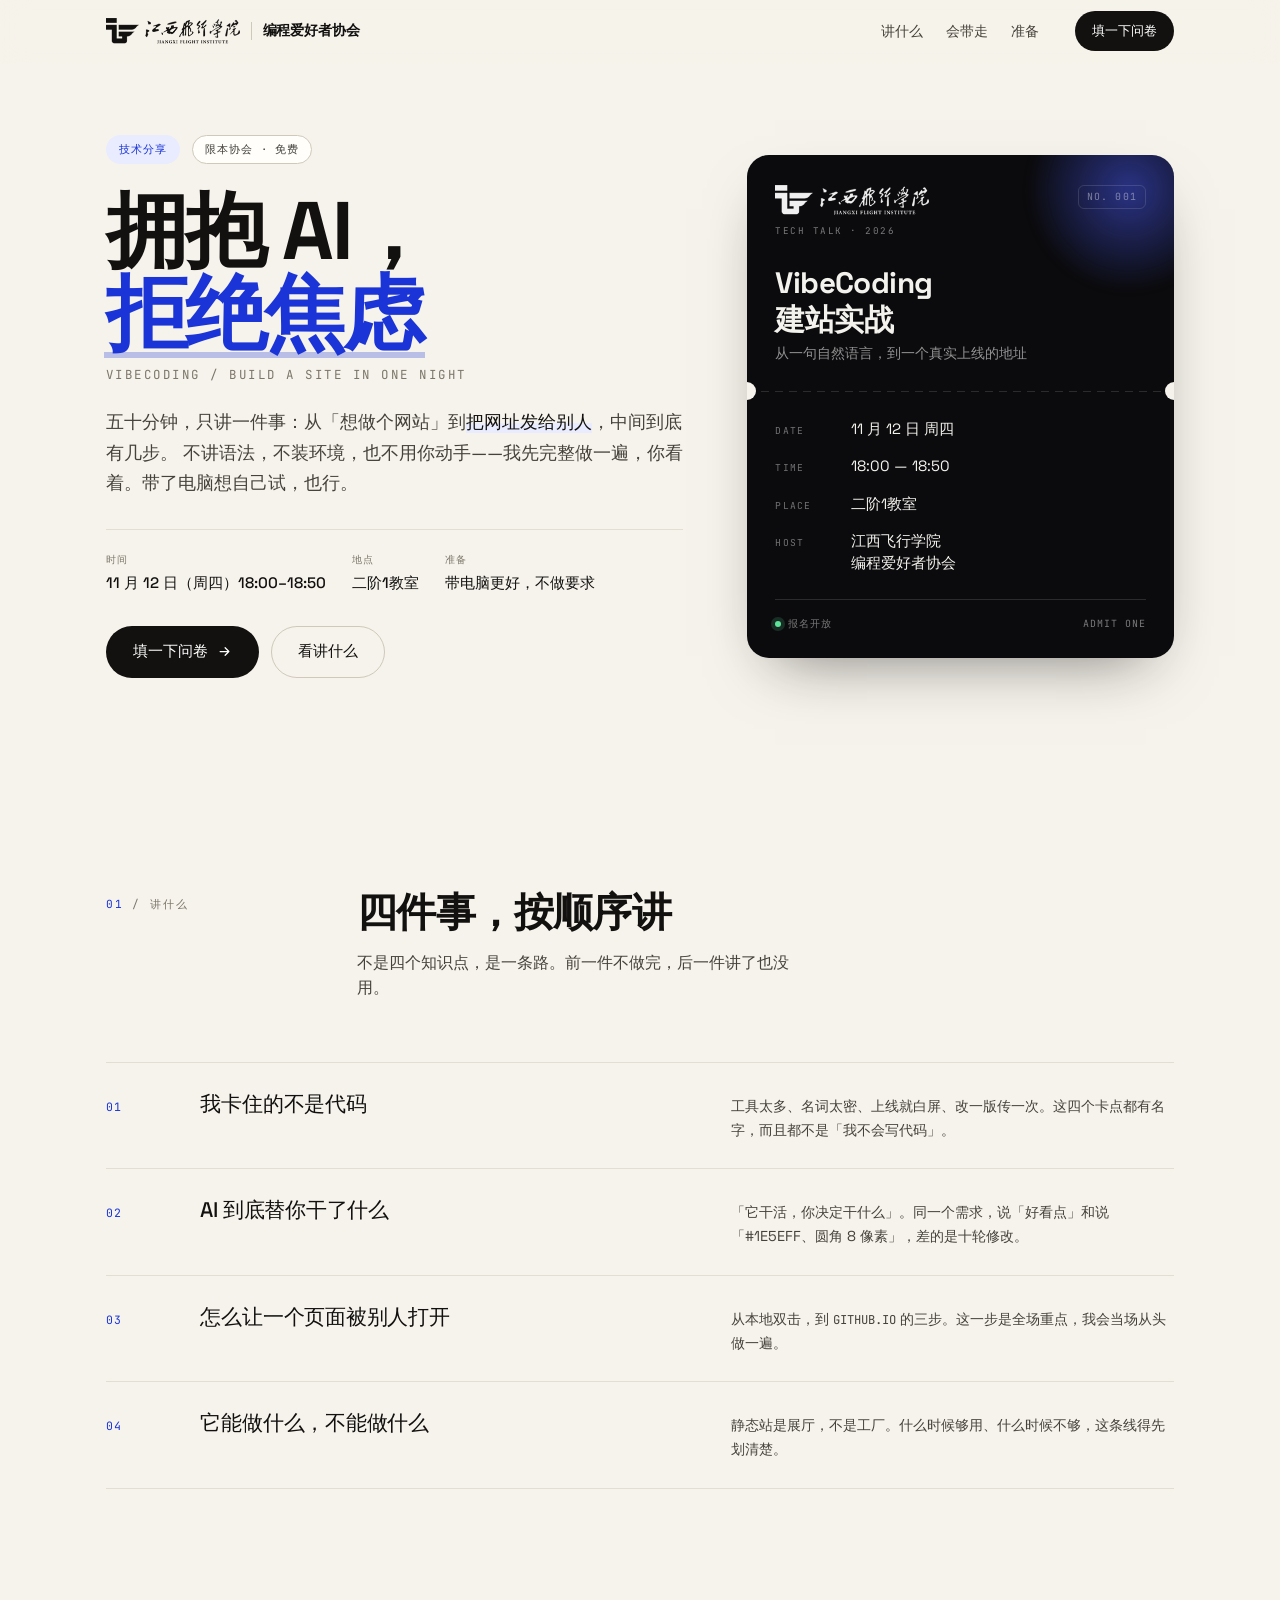
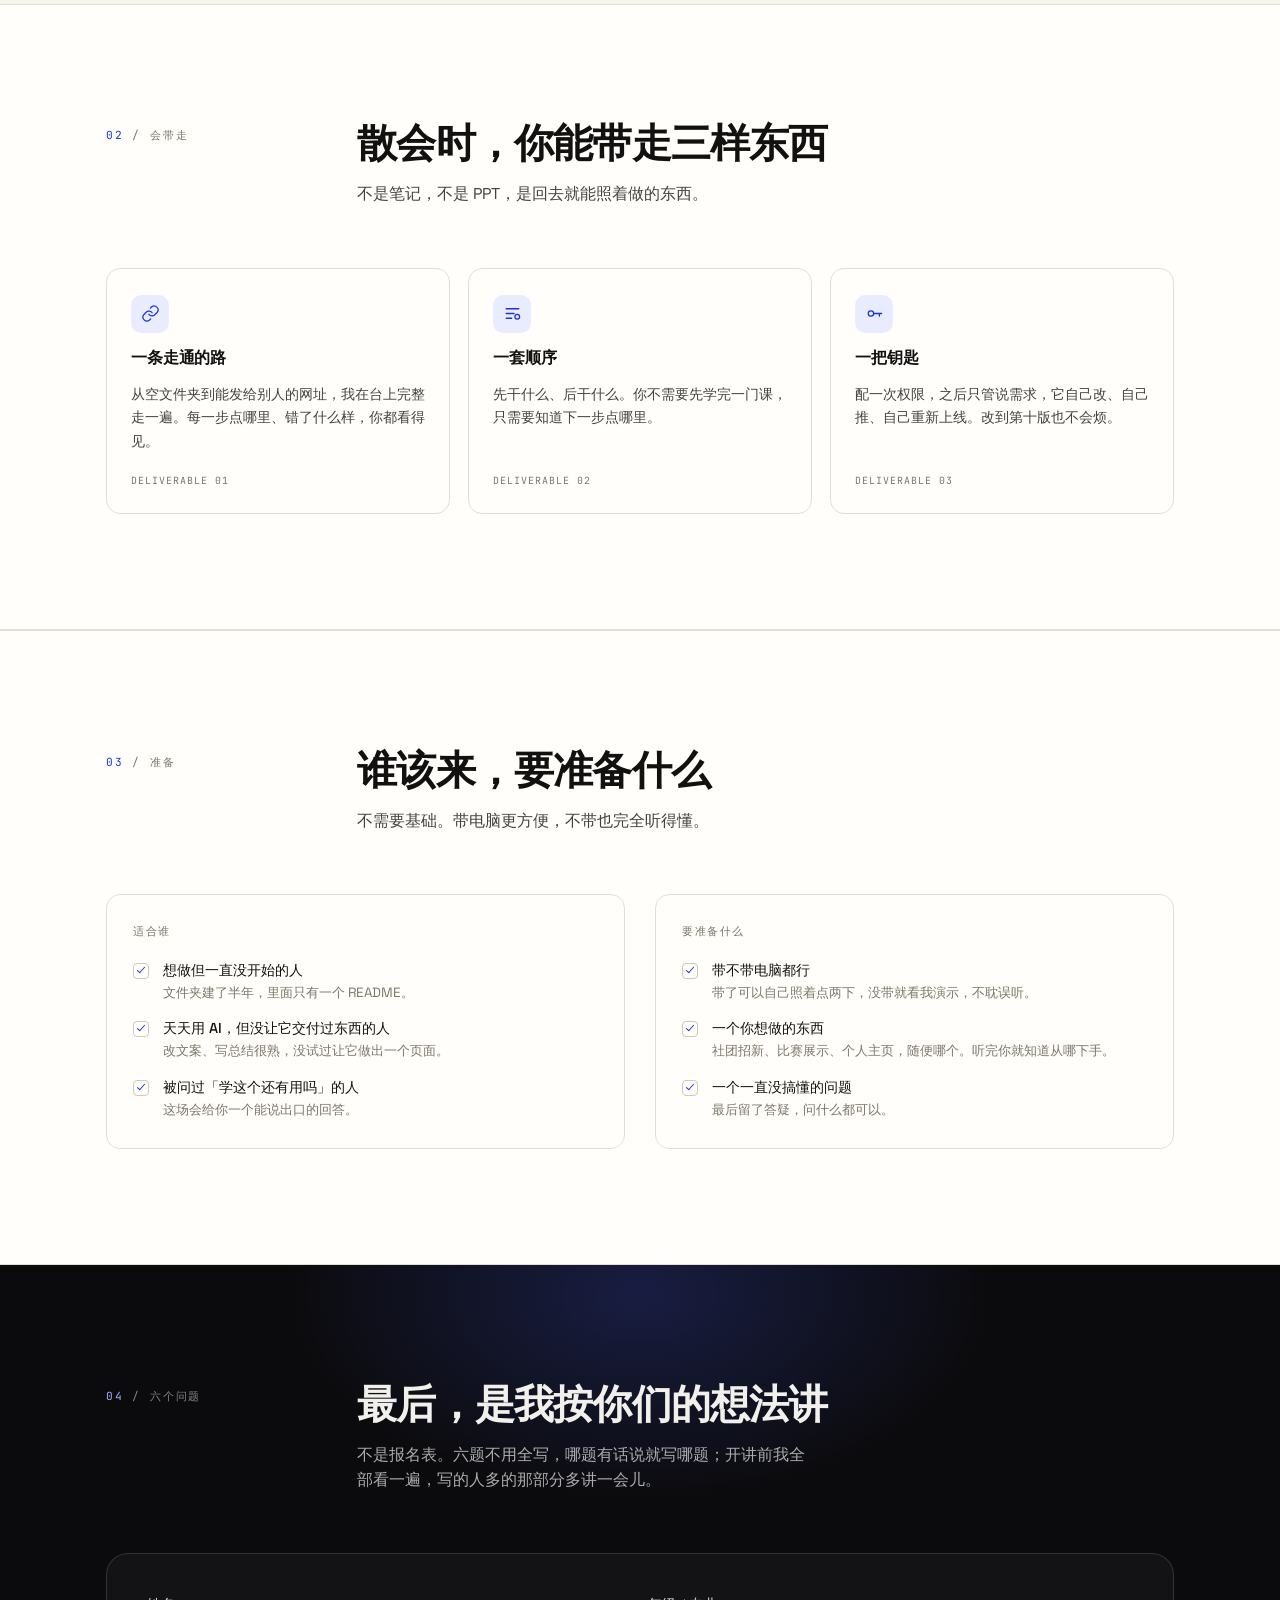
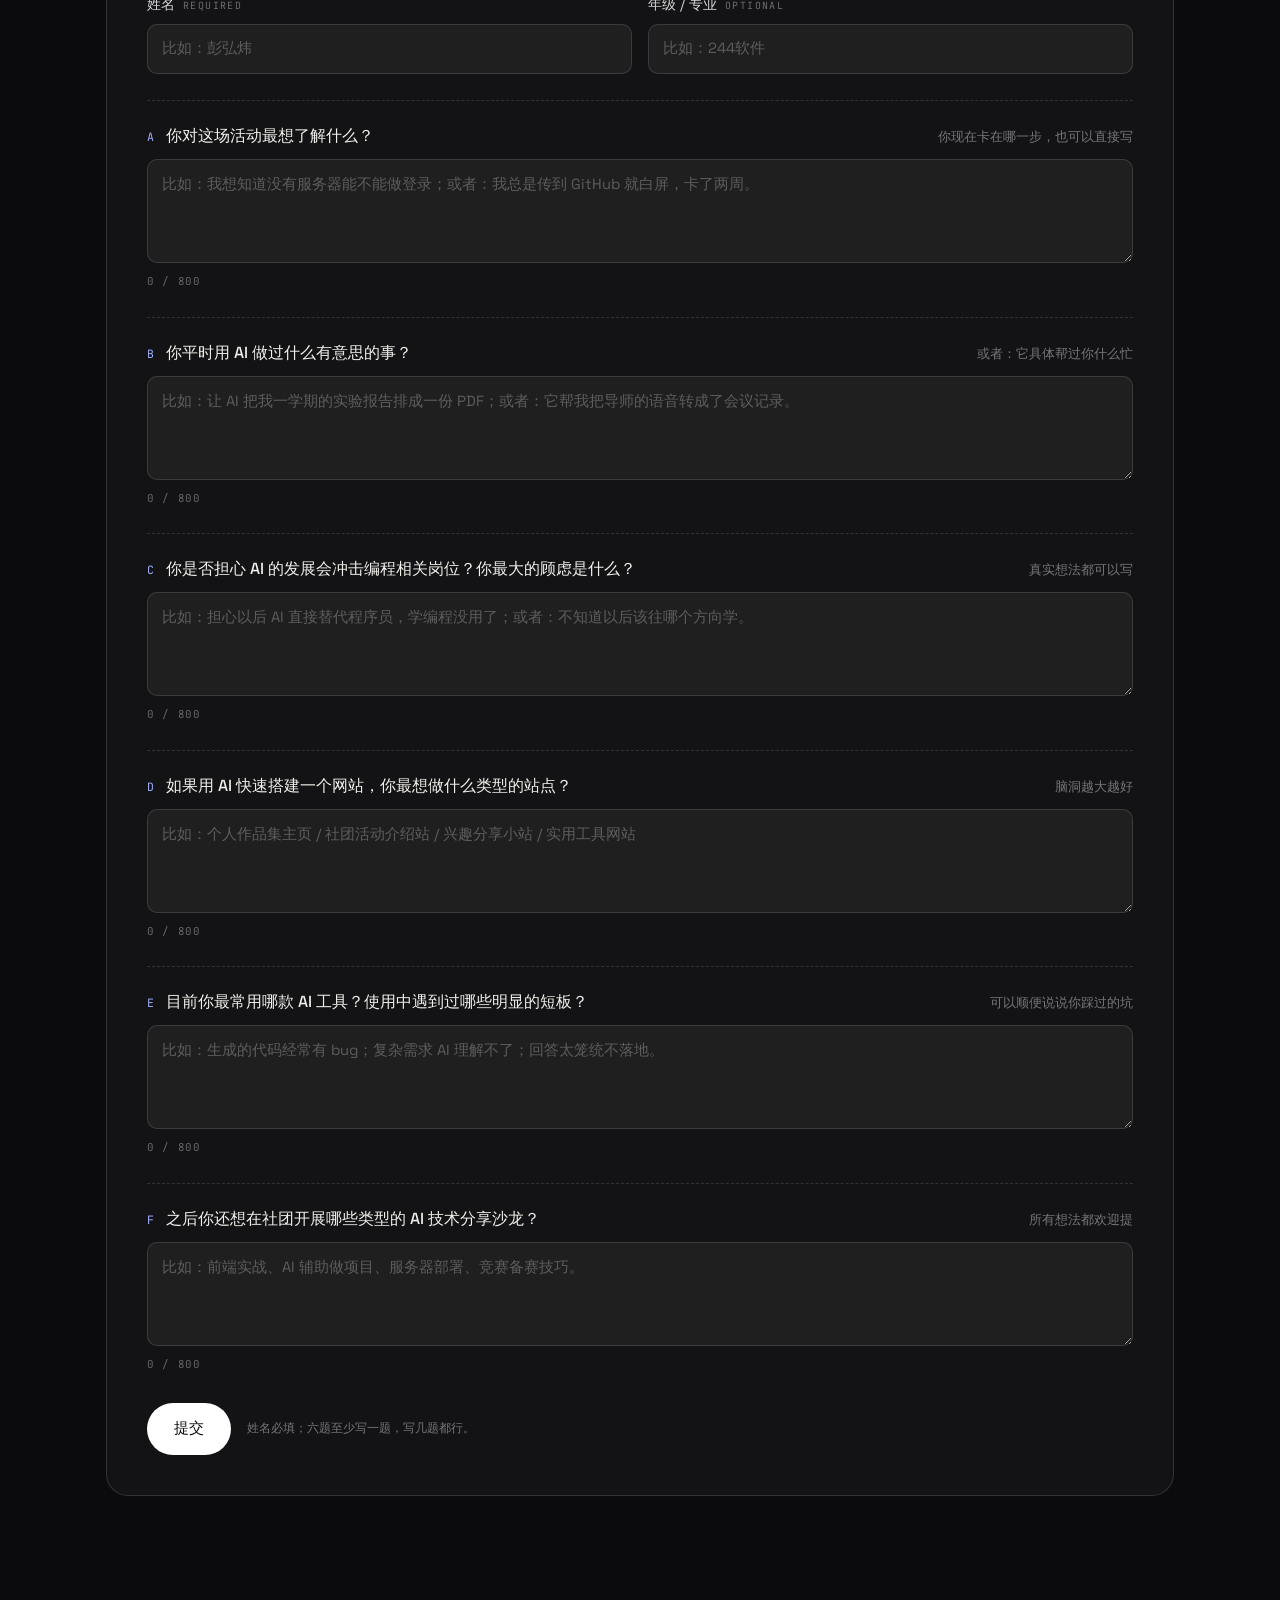
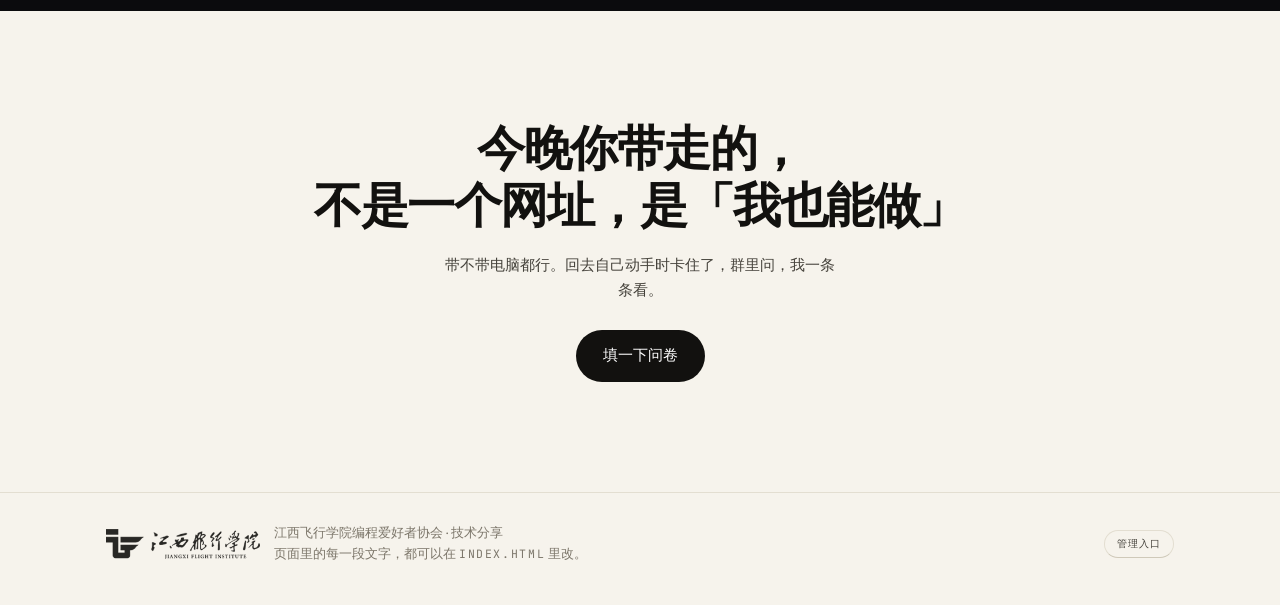
==== index.html @ e7ff73d8 "copy: 姓名不再强调写真名，只保留必填标记" ====
<!DOCTYPE html>
<html lang="zh-CN">
<head>
<meta charset="utf-8" />
<meta name="viewport" content="width=device-width, initial-scale=1" />
<title>拥抱 AI，拒绝焦虑 · VibeCoding 建站实战｜江西飞行学院编程爱好者协会</title>
<meta name="description" content="江西飞行学院编程爱好者协会技术分享：五十分钟，把「想做个网站」到「把网址发给别人」之间的每一步讲清楚。全程演示，人来就行。" />
<meta name="theme-color" content="#f6f3ec" />
<meta property="og:type" content="website" />
<meta property="og:title" content="拥抱 AI，拒绝焦虑 · VibeCoding 建站实战" />
<meta property="og:description" content="现场演示：建仓库、传文件、开 Pages，一步一步看清楚。" />
<link rel="icon" href="assets/favicon.svg" type="image/svg+xml" />
<link rel="preload" href="assets/fonts/space-grotesk-latin-700-normal.woff2" as="font" type="font/woff2" crossorigin />
<link rel="stylesheet" href="assets/css/style.css" />
<script>document.documentElement.classList.add('js')</script>
</head>
<body>

<!-- 未配置数据库时显示；配置好 assets/js/config.js 后自动消失 -->
<div class="demo-bar" id="demoBar" hidden>
  演示模式 · 还没连数据库，现在写的内容只存在你自己的设备上，别人看不到。接上数据库见 README 第 4 节。
</div>

<header class="nav" id="nav">
  <div class="wrap nav__inner">
    <a class="brand" href="#top" aria-label="江西飞行学院编程爱好者协会">
      <img class="brand__mark" src="assets/logo/jxfi-ink.png" alt="江西飞行学院" />
      <span class="brand__club">编程爱好者协会</span>
    </a>
    <button class="nav__burger" id="burger" aria-label="打开菜单" aria-expanded="false" aria-controls="navLinks">
      <span></span><span></span><span></span>
    </button>
    <nav class="nav__links" id="navLinks" aria-label="页面导航">
      <a class="nav__link" href="#topics">讲什么</a>
      <a class="nav__link" href="#gains">会带走</a>
      <a class="nav__link" href="#prep">准备</a>
      <a class="nav__cta" href="#survey">填一下问卷</a>
    </nav>
  </div>
</header>

<main id="top">

  <!-- ================= Hero ================= -->
  <section class="hero">
    <div class="wrap hero__grid">
      <div>
        <div class="hero__top reveal">
          <span class="tag tag--accent">技术分享</span>
          <span class="tag">限本协会 · 免费</span>
        </div>

        <h1 class="reveal" style="--d:.05s">拥抱 AI，<br /><em>拒绝焦虑</em></h1>
        <p class="hero__en reveal" style="--d:.1s">VibeCoding / Build a site in one night</p>

        <p class="hero__lead reveal" style="--d:.15s">
          五十分钟，只讲一件事：从「想做个网站」到<b>把网址发给别人</b>，中间到底有几步。
          不讲语法，不装环境，也不用你动手——我先完整做一遍，你看着。带了电脑想自己试，也行。
        </p>

        <dl class="hero__meta reveal" style="--d:.2s">
          <div>
            <dt>时间</dt>
            <!-- ✏️ 改成真实时间 -->
            <dd>11 月 12 日（周四）18:00–18:50</dd>
          </div>
          <div>
            <dt>地点</dt>
            <!-- ✏️ 改成真实地点 -->
            <dd>二阶1教室</dd>
          </div>
          <div>
            <dt>准备</dt>
            <dd>带电脑更好，不做要求</dd>
          </div>
        </dl>

        <div class="hero__actions reveal" style="--d:.25s">
          <a class="btn btn--solid" href="#survey">
            填一下问卷
            <svg width="15" height="15" viewBox="0 0 24 24" fill="none" stroke="currentColor" stroke-width="2" stroke-linecap="round" stroke-linejoin="round" aria-hidden="true"><path d="M5 12h14M13 6l6 6-6 6"/></svg>
          </a>
          <a class="btn btn--ghost" href="#topics">看讲什么</a>
        </div>
      </div>

      <!-- 票根 -->
      <aside class="ticket reveal" style="--d:.2s" aria-label="活动信息">
        <div class="ticket__top">
          <div class="ticket__brand">
            <img class="ticket__logo" src="assets/logo/jxfi-white.png" alt="江西飞行学院" />
            <span>TECH TALK · 2026</span>
          </div>
          <div class="ticket__no">NO. 001</div>
        </div>

        <h2 class="ticket__title">VibeCoding<br />建站实战</h2>
        <p class="ticket__sub">从一句自然语言，到一个真实上线的地址</p>

        <div class="ticket__perf" aria-hidden="true"></div>

        <dl class="ticket__rows">
          <div class="ticket__row">
            <dt>Date</dt>
            <dd>11 月 12 日 周四</dd>
          </div>
          <div class="ticket__row">
            <dt>Time</dt>
            <dd>18:00 — 18:50</dd>
          </div>
          <div class="ticket__row">
            <dt>Place</dt>
            <dd>二阶1教室</dd>
          </div>
          <div class="ticket__row">
            <dt>Host</dt>
            <dd>江西飞行学院<br />编程爱好者协会</dd>
          </div>
        </dl>

        <div class="ticket__foot">
          <span><span class="ticket__dot" aria-hidden="true"></span>报名开放</span>
          <span>ADMIT ONE</span>
        </div>
      </aside>
    </div>
  </section>

  <!-- ================= 讲什么 ================= -->
  <section class="section" id="topics">
    <div class="wrap">
      <div class="head reveal">
        <div class="head__label"><b>01</b> / 讲什么</div>
        <div>
          <h2>四件事，按顺序讲</h2>
          <p>不是四个知识点，是一条路。前一件不做完，后一件讲了也没用。</p>
        </div>
      </div>

      <div class="topics">
        <article class="topic reveal">
          <div class="topic__no">01</div>
          <h3 class="topic__title">我卡住的不是代码</h3>
          <p class="topic__desc">工具太多、名词太密、上线就白屏、改一版传一次。这四个卡点都有名字，而且都不是「我不会写代码」。</p>
        </article>
        <article class="topic reveal">
          <div class="topic__no">02</div>
          <h3 class="topic__title">AI 到底替你干了什么</h3>
          <p class="topic__desc">「它干活，你决定干什么」。同一个需求，说「好看点」和说「#1E5EFF、圆角 8 像素」，差的是十轮修改。</p>
        </article>
        <article class="topic reveal">
          <div class="topic__no">03</div>
          <h3 class="topic__title">怎么让一个页面被别人打开</h3>
          <p class="topic__desc">从本地双击，到 <span class="mono" style="font-size:.85em;letter-spacing:0">github.io</span> 的三步。这一步是全场重点，我会当场从头做一遍。</p>
        </article>
        <article class="topic reveal">
          <div class="topic__no">04</div>
          <h3 class="topic__title">它能做什么，不能做什么</h3>
          <p class="topic__desc">静态站是展厅，不是工厂。什么时候够用、什么时候不够，这条线得先划清楚。</p>
        </article>
      </div>
    </div>
  </section>

  <!-- ================= 会带走 ================= -->
  <section class="section section--paper2" id="gains">
    <div class="wrap">
      <div class="head reveal">
        <div class="head__label"><b>02</b> / 会带走</div>
        <div>
          <h2>散会时，你能带走三样东西</h2>
          <p>不是笔记，不是 PPT，是回去就能照着做的东西。</p>
        </div>
      </div>

      <div class="gains">
        <article class="gain reveal">
          <div class="gain__ic" aria-hidden="true">
            <svg viewBox="0 0 24 24"><path d="M10 13a5 5 0 0 0 7.5.5l3-3a5 5 0 0 0-7-7l-1.7 1.7"/><path d="M14 11a5 5 0 0 0-7.5-.5l-3 3a5 5 0 0 0 7 7l1.7-1.7"/></svg>
          </div>
          <h3>一条走通的路</h3>
          <p>从空文件夹到能发给别人的网址，我在台上完整走一遍。每一步点哪里、错了什么样，你都看得见。</p>
          <div class="gain__tag">Deliverable 01</div>
        </article>

        <article class="gain reveal" style="--d:.08s">
          <div class="gain__ic" aria-hidden="true">
            <svg viewBox="0 0 24 24"><path d="M4 6h16M4 12h10M4 18h7"/><circle cx="18" cy="16" r="3"/></svg>
          </div>
          <h3>一套顺序</h3>
          <p>先干什么、后干什么。你不需要先学完一门课，只需要知道下一步点哪里。</p>
          <div class="gain__tag">Deliverable 02</div>
        </article>

        <article class="gain reveal" style="--d:.16s">
          <div class="gain__ic" aria-hidden="true">
            <svg viewBox="0 0 24 24"><circle cx="7.5" cy="12" r="3.4"/><path d="M10.9 12H21M18.2 12v3.4"/></svg>
          </div>
          <h3>一把钥匙</h3>
          <p>配一次权限，之后只管说需求，它自己改、自己推、自己重新上线。改到第十版也不会烦。</p>
          <div class="gain__tag">Deliverable 03</div>
        </article>
      </div>
    </div>
  </section>

  <!-- ================= 准备 ================= -->
  <section class="section section--paper2" id="prep">
    <div class="wrap">
      <div class="head reveal">
        <div class="head__label"><b>03</b> / 准备</div>
        <div>
          <h2>谁该来，要准备什么</h2>
          <p>不需要基础。带电脑更方便，不带也完全听得懂。</p>
        </div>
      </div>

      <div class="prep">
        <div class="prep__col reveal">
          <h3>适合谁</h3>
          <ul class="prep__list">
            <li><span class="tick" aria-hidden="true"></span><div><b>想做但一直没开始的人</b><span>文件夹建了半年，里面只有一个 README。</span></div></li>
            <li><span class="tick" aria-hidden="true"></span><div><b>天天用 AI，但没让它交付过东西的人</b><span>改文案、写总结很熟，没试过让它做出一个页面。</span></div></li>
            <li><span class="tick" aria-hidden="true"></span><div><b>被问过「学这个还有用吗」的人</b><span>这场会给你一个能说出口的回答。</span></div></li>
          </ul>
        </div>

        <div class="prep__col reveal" style="--d:.08s">
          <h3>要准备什么</h3>
          <ul class="prep__list">
            <li><span class="tick" aria-hidden="true"></span><div><b>带不带电脑都行</b><span>带了可以自己照着点两下，没带就看我演示，不耽误听。</span></div></li>
            <li><span class="tick" aria-hidden="true"></span><div><b>一个你想做的东西</b><span>社团招新、比赛展示、个人主页，随便哪个。听完你就知道从哪下手。</span></div></li>
            <li><span class="tick" aria-hidden="true"></span><div><b>一个一直没搞懂的问题</b><span>最后留了答疑，问什么都可以。</span></div></li>
          </ul>
        </div>
      </div>
    </div>
  </section>

  <!-- ================= 问卷 ================= -->
  <section class="section section--night survey" id="survey">
    <div class="wrap">
      <div class="head reveal">
        <div class="head__label"><b>04</b> / 六个问题</div>
        <div>
          <h2>最后，是我按你们的想法讲</h2>
          <p>不是报名表。六题不用全写，哪题有话说就写哪题；开讲前我全部看一遍，写的人多的那部分多讲一会儿。</p>
        </div>
      </div>

      <form class="form reveal" id="form" novalidate>
        <div class="hp" aria-hidden="true">
          <input type="text" name="website" tabindex="-1" autocomplete="off" aria-hidden="true" />
        </div>

        <div class="form__row">
          <div class="field">
            <label for="full_name">姓名 <span class="mono">Required</span></label>
            <input class="input" id="full_name" name="full_name" type="text" maxlength="24" placeholder="比如：彭弘炜" autocomplete="name" required />
          </div>
          <div class="field">
            <label for="grade">年级 / 专业 <span class="mono">Optional</span></label>
            <input class="input" id="grade" name="grade" type="text" maxlength="30" placeholder="比如：244软件" autocomplete="off" />
          </div>
        </div>

        <div class="qblock">
          <div class="qblock__head">
            <div class="qblock__title"><span class="mono">A</span> 你对这场活动最想了解什么？</div>
            <div class="qblock__hint">你现在卡在哪一步，也可以直接写</div>
          </div>
          <textarea class="textarea" id="want" name="want" maxlength="800" aria-label="问题 A：你对这场活动最想了解什么？" placeholder="比如：我想知道没有服务器能不能做登录；或者：我总是传到 GitHub 就白屏，卡了两周。"></textarea>
          <div class="counter" data-counter-for="want">0 / 800</div>
        </div>

        <div class="qblock">
          <div class="qblock__head">
            <div class="qblock__title"><span class="mono">B</span> 你平时用 AI 做过什么有意思的事？</div>
            <div class="qblock__hint">或者：它具体帮过你什么忙</div>
          </div>
          <textarea class="textarea" id="ai_story" name="ai_story" maxlength="800" aria-label="问题 B：你平时用 AI 做过什么有意思的事？" placeholder="比如：让 AI 把我一学期的实验报告排成一份 PDF；或者：它帮我把导师的语音转成了会议记录。"></textarea>
          <div class="counter" data-counter-for="ai_story">0 / 800</div>
        </div>

        <div class="qblock">
          <div class="qblock__head">
            <div class="qblock__title"><span class="mono">C</span> 你是否担心 AI 的发展会冲击编程相关岗位？你最大的顾虑是什么？</div>
            <div class="qblock__hint">真实想法都可以写</div>
          </div>
          <textarea class="textarea" id="worry" name="worry" maxlength="800" aria-label="问题 C：你是否担心 AI 的发展会冲击编程相关岗位？你最大的顾虑是什么？" placeholder="比如：担心以后 AI 直接替代程序员，学编程没用了；或者：不知道以后该往哪个方向学。"></textarea>
          <div class="counter" data-counter-for="worry">0 / 800</div>
        </div>

        <div class="qblock">
          <div class="qblock__head">
            <div class="qblock__title"><span class="mono">D</span> 如果用 AI 快速搭建一个网站，你最想做什么类型的站点？</div>
            <div class="qblock__hint">脑洞越大越好</div>
          </div>
          <textarea class="textarea" id="site_idea" name="site_idea" maxlength="800" aria-label="问题 D：如果用 AI 快速搭建一个网站，你最想做什么类型的站点？" placeholder="比如：个人作品集主页 / 社团活动介绍站 / 兴趣分享小站 / 实用工具网站"></textarea>
          <div class="counter" data-counter-for="site_idea">0 / 800</div>
        </div>

        <div class="qblock">
          <div class="qblock__head">
            <div class="qblock__title"><span class="mono">E</span> 目前你最常用哪款 AI 工具？使用中遇到过哪些明显的短板？</div>
            <div class="qblock__hint">可以顺便说说你踩过的坑</div>
          </div>
          <textarea class="textarea" id="tool_gap" name="tool_gap" maxlength="800" aria-label="问题 E：目前你最常用哪款 AI 工具？使用中遇到过哪些明显的短板？" placeholder="比如：生成的代码经常有 bug；复杂需求 AI 理解不了；回答太笼统不落地。"></textarea>
          <div class="counter" data-counter-for="tool_gap">0 / 800</div>
        </div>

        <div class="qblock">
          <div class="qblock__head">
            <div class="qblock__title"><span class="mono">F</span> 之后你还想在社团开展哪些类型的 AI 技术分享沙龙？</div>
            <div class="qblock__hint">所有想法都欢迎提</div>
          </div>
          <textarea class="textarea" id="salon_wish" name="salon_wish" maxlength="800" aria-label="问题 F：之后你还想在社团开展哪些类型的 AI 技术分享沙龙？" placeholder="比如：前端实战、AI 辅助做项目、服务器部署、竞赛备赛技巧。"></textarea>
          <div class="counter" data-counter-for="salon_wish">0 / 800</div>
        </div>

        <div class="alert alert--err" id="formErr" role="alert"></div>
        <div class="alert alert--ok" id="formOk" role="status"></div>

        <div class="form__foot">
          <button class="btn btn--light" type="submit" id="submitBtn">提交</button>
          <p class="form__note">姓名必填；六题至少写一题，写几题都行。</p>
        </div>
      </form>
    </div>
  </section>

  <!-- ================= 结尾 ================= -->
  <section class="end">
    <div class="wrap">
      <h2 class="reveal">今晚你带走的，<br />不是一个网址，是「我也能做」</h2>
      <p class="reveal">带不带电脑都行。回去自己动手时卡住了，群里问，我一条条看。</p>
      <div class="end__actions reveal">
        <a class="btn btn--solid" href="#survey">填一下问卷</a>
      </div>
    </div>
  </section>
</main>

<footer class="foot">
  <div class="wrap foot__inner">
    <div class="foot__id">
      <img class="foot__logo" src="assets/logo/jxfi-ink.png" alt="江西飞行学院" />
      <div>
        江西飞行学院编程爱好者协会 · 技术分享<br />
        <span class="foot__note">页面里的每一段文字，都可以在 <span class="mono" style="font-size:.9em">index.html</span> 里改。</span>
      </div>
    </div>
    <a class="foot__admin" href="admin.html">管理入口</a>
  </div>
</footer>

<div class="toast" id="toast" role="status" aria-live="polite"></div>

<script src="assets/vendor/supabase.js"></script>
<script src="assets/js/config.js"></script>
<script src="assets/js/store.js"></script>
<script src="assets/js/main.js"></script>
</body>
</html>
---- assets/css/style.css ----
/* ==========================================================================
   拥抱 AI，拒绝焦虑 · 活动预告站
   零构建静态站 + Supabase 数据层
   ========================================================================== */

@font-face {
  font-family: "Space Grotesk";
  src: url("../fonts/space-grotesk-latin-400-normal.woff2") format("woff2");
  font-weight: 400;
  font-style: normal;
  font-display: swap;
}
@font-face {
  font-family: "Space Grotesk";
  src: url("../fonts/space-grotesk-latin-500-normal.woff2") format("woff2");
  font-weight: 500;
  font-style: normal;
  font-display: swap;
}
@font-face {
  font-family: "Space Grotesk";
  src: url("../fonts/space-grotesk-latin-700-normal.woff2") format("woff2");
  font-weight: 700;
  font-style: normal;
  font-display: swap;
}
@font-face {
  font-family: "JetBrains Mono";
  src: url("../fonts/jetbrains-mono-latin-400-normal.woff2") format("woff2");
  font-weight: 400;
  font-style: normal;
  font-display: swap;
}

:root {
  --paper: #f6f3ec;
  --paper-2: #fffefb;
  --paper-3: #efeade;
  --ink: #12110f;
  --ink-2: #45423b;
  --muted: #7c766a;
  --line: #e3ded1;
  --line-2: #cfc9b9;
  --accent: #1a34d8;
  --accent-2: #4a5cff;
  --accent-soft: #e9ecff;
  --night: #0b0b0d;
  --night-2: #141417;
  --night-3: #1c1c20;
  --night-line: rgba(255, 255, 255, 0.13);
  --warn: #b4451a;
  --ok: #0d7a4a;

  --font-sans: "Space Grotesk", system-ui, -apple-system, "Segoe UI", "PingFang SC",
    "HarmonyOS Sans SC", "Source Han Sans SC", "Noto Sans SC", "Microsoft YaHei", sans-serif;
  --font-mono: "JetBrains Mono", ui-monospace, SFMono-Regular, Consolas, monospace;

  --r-sm: 8px;
  --r-md: 14px;
  --r-lg: 22px;

  --nav-h: 62px;
  --gut: clamp(20px, 5vw, 56px);
  --max: 1180px;
}

*,
*::before,
*::after {
  box-sizing: border-box;
}

html {
  -webkit-text-size-adjust: 100%;
  scroll-behavior: smooth;
}

body {
  margin: 0;
  background: var(--paper);
  color: var(--ink);
  font-family: var(--font-sans);
  font-size: 16px;
  line-height: 1.62;
  -webkit-font-smoothing: antialiased;
  text-rendering: optimizeLegibility;
}

/* 组件的 display 会盖掉 UA 的 [hidden]，这里补一条兜底 */
[hidden] {
  display: none !important;
}

h1,
h2,
h3,
h4,
p,
figure,
blockquote {
  margin: 0;
}

img,
svg {
  display: block;
  max-width: 100%;
}

a {
  color: inherit;
  text-decoration: none;
}

button {
  font: inherit;
  color: inherit;
  cursor: pointer;
}

input,
textarea,
select {
  font: inherit;
  color: inherit;
}

::selection {
  background: rgba(26, 52, 216, 0.18);
}

:focus-visible {
  outline: 2px solid var(--accent);
  outline-offset: 3px;
}

/* ---------- 基础工具 ---------- */
.wrap {
  width: 100%;
  max-width: var(--max);
  margin: 0 auto;
  padding: 0 var(--gut);
}

.mono {
  font-family: var(--font-mono);
  font-size: 0.72rem;
  letter-spacing: 0.14em;
  text-transform: uppercase;
}

.kicker {
  font-family: var(--font-mono);
  font-size: 0.7rem;
  letter-spacing: 0.18em;
  text-transform: uppercase;
  color: var(--accent);
}

.section {
  padding: clamp(64px, 9vw, 118px) 0;
  position: relative;
  scroll-margin-top: var(--nav-h);
}

.section--tight {
  padding: clamp(48px, 6vw, 76px) 0;
}

.section--night {
  background: var(--night);
  color: #f2f0ea;
}

.section--paper2 {
  background: var(--paper-2);
  border-top: 1px solid var(--line);
  border-bottom: 1px solid var(--line);
}

.rule {
  height: 1px;
  background: var(--line);
  border: 0;
  margin: 0;
}

/* 章节头 */
.head {
  display: grid;
  grid-template-columns: minmax(0, 200px) minmax(0, 1fr);
  gap: clamp(20px, 4vw, 56px);
  align-items: start;
  margin-bottom: clamp(34px, 5vw, 60px);
}

.head__label {
  font-family: var(--font-mono);
  font-size: 0.7rem;
  letter-spacing: 0.16em;
  text-transform: uppercase;
  color: var(--muted);
  padding-top: 0.55em;
}

.head__label b {
  color: var(--accent);
  font-weight: 500;
}

.head h2 {
  font-size: clamp(1.6rem, 3.4vw, 2.5rem);
  line-height: 1.2;
  letter-spacing: -0.02em;
  font-weight: 700;
}

.head p {
  margin-top: 14px;
  max-width: 46ch;
  color: var(--ink-2);
  font-size: 0.98rem;
}

.section--night .head__label {
  color: rgba(255, 255, 255, 0.5);
}
.section--night .head__label b {
  color: #9fb0ff;
}
.section--night .head p {
  color: rgba(255, 255, 255, 0.66);
}

/* 进场 */
.js .reveal {
  opacity: 0;
  transform: translateY(20px);
  transition: opacity 0.7s cubic-bezier(0.2, 0.7, 0.3, 1),
    transform 0.7s cubic-bezier(0.2, 0.7, 0.3, 1);
  transition-delay: var(--d, 0s);
}
.js .reveal.in {
  opacity: 1;
  transform: none;
}

@media (prefers-reduced-motion: reduce) {
  html {
    scroll-behavior: auto;
  }
  .js .reveal {
    opacity: 1;
    transform: none;
    transition: none;
  }
}

/* ---------- 顶部提示条 ---------- */
.demo-bar {
  background: var(--night);
  color: #ffd9a8;
  font-family: var(--font-mono);
  font-size: 0.7rem;
  letter-spacing: 0.06em;
  text-align: center;
  padding: 7px 16px;
  line-height: 1.5;
}
.demo-bar[hidden] {
  display: none;
}

/* ---------- 导航 ---------- */
.nav {
  position: sticky;
  top: 0;
  z-index: 60;
  background: rgba(246, 243, 236, 0.86);
  backdrop-filter: saturate(180%) blur(14px);
  -webkit-backdrop-filter: saturate(180%) blur(14px);
  border-bottom: 1px solid transparent;
  transition: border-color 0.3s ease, background 0.3s ease;
}
.nav.is-stuck {
  border-bottom-color: var(--line);
}

.nav__inner {
  height: var(--nav-h);
  display: flex;
  align-items: center;
  gap: 18px;
}

.brand {
  display: inline-flex;
  align-items: center;
  gap: 11px;
  white-space: nowrap;
}

/* 学校官方标志（横版：校徽 + 中英文校名），直接用原图，不重绘 */
.brand__mark {
  height: 26px;
  width: auto;
  display: block;
  flex: none;
}

.brand__club {
  font-size: 0.9rem;
  font-weight: 700;
  letter-spacing: -0.01em;
  line-height: 1.2;
  padding-left: 11px;
  border-left: 1px solid var(--line-2);
}

.nav__links {
  margin-left: auto;
  display: flex;
  align-items: center;
  gap: clamp(12px, 1.8vw, 26px);
}

.nav__link {
  font-size: 0.86rem;
  color: var(--ink-2);
  white-space: nowrap;
  position: relative;
  transition: color 0.2s ease;
}
.nav__link:hover,
.nav__link.is-active {
  color: var(--ink);
}
.nav__link::after {
  content: "";
  position: absolute;
  left: 0;
  right: 0;
  bottom: -5px;
  height: 1.5px;
  background: var(--accent);
  transform: scaleX(0);
  transform-origin: left;
  transition: transform 0.3s ease;
}
.nav__link.is-active::after {
  transform: scaleX(1);
}

.nav__cta {
  margin-left: clamp(6px, 1vw, 14px);
  display: inline-flex;
  align-items: center;
  gap: 8px;
  background: var(--ink);
  color: #fff;
  border-radius: 999px;
  padding: 9px 17px;
  font-size: 0.83rem;
  font-weight: 500;
  white-space: nowrap;
  transition: transform 0.2s ease, background 0.2s ease;
}
.nav__cta:hover {
  background: var(--accent);
  transform: translateY(-1px);
}

.nav__burger {
  display: none;
  margin-left: auto;
  width: 38px;
  height: 38px;
  border: 1px solid var(--line-2);
  border-radius: 10px;
  background: transparent;
  position: relative;
}
.nav__burger span {
  position: absolute;
  left: 9px;
  right: 9px;
  height: 1.5px;
  background: var(--ink);
  transition: transform 0.3s ease, opacity 0.2s ease;
}
.nav__burger span:nth-child(1) {
  top: 13px;
}
.nav__burger span:nth-child(2) {
  top: 18.5px;
}
.nav__burger span:nth-child(3) {
  top: 24px;
}
.nav.is-open .nav__burger span:nth-child(1) {
  transform: translateY(5.5px) rotate(45deg);
}
.nav.is-open .nav__burger span:nth-child(2) {
  opacity: 0;
}
.nav.is-open .nav__burger span:nth-child(3) {
  transform: translateY(-5.5px) rotate(-45deg);
}

/* ---------- Hero ---------- */
.hero {
  position: relative;
  padding: clamp(38px, 6vw, 72px) 0 clamp(56px, 8vw, 96px);
  overflow: hidden;
}

.hero__grid {
  display: grid;
  grid-template-columns: minmax(0, 1.15fr) minmax(0, 0.85fr);
  gap: clamp(30px, 5vw, 70px);
  align-items: center;
}

.hero__top {
  display: flex;
  align-items: center;
  gap: 12px;
  flex-wrap: wrap;
  margin-bottom: 26px;
}

.tag {
  display: inline-flex;
  align-items: center;
  gap: 7px;
  border: 1px solid var(--line-2);
  border-radius: 999px;
  padding: 5px 12px;
  font-family: var(--font-mono);
  font-size: 0.66rem;
  letter-spacing: 0.1em;
  text-transform: uppercase;
  color: var(--ink-2);
  background: var(--paper-2);
}

.tag--accent {
  border-color: transparent;
  background: var(--accent-soft);
  color: var(--accent);
}

.hero h1 {
  font-size: clamp(2.5rem, 7.2vw, 5.1rem);
  line-height: 1.02;
  letter-spacing: -0.035em;
  font-weight: 700;
  margin-bottom: 8px;
}

.hero h1 em {
  font-style: normal;
  color: var(--accent);
  position: relative;
  white-space: nowrap;
}

.hero h1 em::after {
  content: "";
  position: absolute;
  left: -2px;
  right: -2px;
  bottom: 0.1em;
  height: 0.07em;
  background: var(--accent);
  opacity: 0.28;
}

.hero__en {
  font-family: var(--font-mono);
  font-size: clamp(0.66rem, 1.4vw, 0.78rem);
  letter-spacing: 0.2em;
  text-transform: uppercase;
  color: var(--muted);
  margin-bottom: 22px;
}

.hero__lead {
  font-size: clamp(1rem, 1.6vw, 1.12rem);
  color: var(--ink-2);
  max-width: 34em;
  line-height: 1.72;
}

.hero__lead b {
  color: var(--ink);
  font-weight: 500;
  box-shadow: inset 0 -0.55em 0 var(--accent-soft);
}

.hero__meta {
  display: flex;
  flex-wrap: wrap;
  gap: 10px 26px;
  margin-top: 30px;
  padding-top: 22px;
  border-top: 1px solid var(--line);
}

.hero__meta div {
  display: flex;
  flex-direction: column;
  gap: 3px;
}

.hero__meta dt {
  font-family: var(--font-mono);
  font-size: 0.62rem;
  letter-spacing: 0.14em;
  text-transform: uppercase;
  color: var(--muted);
}

.hero__meta dd {
  margin: 0;
  font-size: 0.95rem;
  font-weight: 500;
}

.hero__actions {
  display: flex;
  flex-wrap: wrap;
  gap: 12px;
  margin-top: 30px;
}

.btn {
  display: inline-flex;
  align-items: center;
  justify-content: center;
  gap: 9px;
  border-radius: 999px;
  padding: 13px 26px;
  font-size: 0.92rem;
  font-weight: 500;
  border: 1px solid transparent;
  transition: transform 0.18s ease, background 0.2s ease, color 0.2s ease,
    border-color 0.2s ease;
}
.btn:hover {
  transform: translateY(-2px);
}
.btn:active {
  transform: translateY(0);
}
.btn--solid {
  background: var(--ink);
  color: #fff;
}
.btn--solid:hover {
  background: var(--accent);
}
.btn--ghost {
  background: transparent;
  border-color: var(--line-2);
  color: var(--ink);
}
.btn--ghost:hover {
  border-color: var(--ink);
  background: var(--paper-2);
}
.btn--light {
  background: #fff;
  color: var(--night);
}
.btn--light:hover {
  background: #e8e6ff;
  color: var(--night);
}
.btn[disabled] {
  opacity: 0.55;
  cursor: not-allowed;
  transform: none;
}

/* 票根 */
.ticket {
  position: relative;
  background: var(--night);
  color: #f4f2ec;
  border-radius: var(--r-lg);
  padding: 30px 28px 26px;
  box-shadow: 0 26px 60px -28px rgba(18, 17, 15, 0.55);
  overflow: hidden;
}

.ticket::before {
  content: "";
  position: absolute;
  top: -70px;
  right: -60px;
  width: 210px;
  height: 210px;
  border-radius: 50%;
  background: radial-gradient(circle, rgba(74, 92, 255, 0.5), transparent 68%);
  filter: blur(6px);
}

.ticket__top {
  display: flex;
  justify-content: space-between;
  align-items: flex-start;
  gap: 16px;
  position: relative;
}

.ticket__brand {
  display: flex;
  flex-direction: column;
  gap: 9px;
  align-items: flex-start;
}

.ticket__logo {
  height: 30px;
  width: auto;
  display: block;
  opacity: 0.94;
}

.ticket__brand span {
  font-family: var(--font-mono);
  font-size: 0.58rem;
  letter-spacing: 0.16em;
  color: rgba(255, 255, 255, 0.45);
}

.ticket__no {
  font-family: var(--font-mono);
  font-size: 0.62rem;
  letter-spacing: 0.12em;
  color: rgba(255, 255, 255, 0.42);
  border: 1px solid var(--night-line);
  border-radius: 6px;
  padding: 3px 8px;
  white-space: nowrap;
}

.ticket__title {
  position: relative;
  margin: 26px 0 4px;
  font-size: clamp(1.45rem, 2.6vw, 1.85rem);
  font-weight: 700;
  letter-spacing: -0.02em;
  line-height: 1.25;
}

.ticket__sub {
  position: relative;
  color: rgba(255, 255, 255, 0.55);
  font-size: 0.85rem;
}

.ticket__perf {
  position: relative;
  margin: 26px -28px;
  height: 1px;
  background-image: linear-gradient(
    90deg,
    var(--night-line) 0 8px,
    transparent 8px 14px
  );
  background-size: 14px 1px;
}
.ticket__perf::before,
.ticket__perf::after {
  content: "";
  position: absolute;
  top: -9px;
  width: 18px;
  height: 18px;
  border-radius: 50%;
  background: var(--paper);
}
.ticket__perf::before {
  left: -9px;
}
.ticket__perf::after {
  right: -9px;
}

.ticket__rows {
  position: relative;
  display: grid;
  gap: 15px;
}

.ticket__row {
  display: grid;
  grid-template-columns: 62px minmax(0, 1fr);
  gap: 14px;
  align-items: baseline;
}

.ticket__row dt {
  font-family: var(--font-mono);
  font-size: 0.6rem;
  letter-spacing: 0.13em;
  text-transform: uppercase;
  color: rgba(255, 255, 255, 0.42);
}

.ticket__row dd {
  margin: 0;
  font-size: 0.93rem;
  line-height: 1.5;
}

.ticket__foot {
  position: relative;
  margin-top: 24px;
  padding-top: 16px;
  border-top: 1px solid var(--night-line);
  display: flex;
  justify-content: space-between;
  align-items: center;
  gap: 12px;
  font-family: var(--font-mono);
  font-size: 0.62rem;
  letter-spacing: 0.1em;
  color: rgba(255, 255, 255, 0.45);
}

.ticket__dot {
  width: 6px;
  height: 6px;
  border-radius: 50%;
  background: #5ee39a;
  box-shadow: 0 0 0 4px rgba(94, 227, 154, 0.16);
  display: inline-block;
  margin-right: 7px;
  vertical-align: middle;
}

/* ---------- 讲什么 ---------- */
.topics {
  display: grid;
  gap: 0;
  border-top: 1px solid var(--line);
}

.topic {
  display: grid;
  grid-template-columns: minmax(0, 56px) minmax(0, 1fr) minmax(0, 0.9fr);
  gap: clamp(14px, 3vw, 40px);
  padding: 26px 0;
  border-bottom: 1px solid var(--line);
  align-items: baseline;
  transition: background 0.25s ease, padding-left 0.25s ease;
}
.topic:hover {
  background: linear-gradient(90deg, rgba(233, 236, 255, 0.55), transparent 62%);
  padding-left: 10px;
}

.topic__no {
  font-family: var(--font-mono);
  font-size: 0.72rem;
  color: var(--accent);
  letter-spacing: 0.08em;
}

.topic__title {
  font-size: clamp(1.05rem, 2vw, 1.32rem);
  font-weight: 500;
  letter-spacing: -0.01em;
  line-height: 1.4;
}

.topic__desc {
  color: var(--ink-2);
  font-size: 0.9rem;
  line-height: 1.65;
}

/* ---------- 带走什么 ---------- */
.gains {
  display: grid;
  grid-template-columns: repeat(3, minmax(0, 1fr));
  gap: 18px;
}

.gain {
  background: var(--paper-2);
  border: 1px solid var(--line);
  border-radius: var(--r-md);
  padding: 26px 24px 24px;
  display: flex;
  flex-direction: column;
  gap: 12px;
  position: relative;
  transition: transform 0.25s ease, box-shadow 0.25s ease, border-color 0.25s ease;
}
.gain:hover {
  transform: translateY(-3px);
  border-color: var(--line-2);
  box-shadow: 0 20px 40px -30px rgba(18, 17, 15, 0.4);
}

.gain__ic {
  width: 38px;
  height: 38px;
  border-radius: 10px;
  background: var(--accent-soft);
  color: var(--accent);
  display: grid;
  place-items: center;
}
.gain__ic svg {
  width: 19px;
  height: 19px;
  stroke: currentColor;
  fill: none;
  stroke-width: 1.6;
  stroke-linecap: round;
  stroke-linejoin: round;
}

.gain h3 {
  font-size: 1.02rem;
  font-weight: 600;
  letter-spacing: -0.01em;
}

.gain p {
  font-size: 0.88rem;
  color: var(--ink-2);
  line-height: 1.66;
}

.gain__tag {
  margin-top: auto;
  padding-top: 8px;
  font-family: var(--font-mono);
  font-size: 0.62rem;
  letter-spacing: 0.1em;
  text-transform: uppercase;
  color: var(--muted);
}

/* ---------- 谁该来 / 带什么 ---------- */
.prep {
  display: grid;
  grid-template-columns: repeat(2, minmax(0, 1fr));
  gap: clamp(18px, 3vw, 30px);
}

.prep__col {
  border: 1px solid var(--line);
  border-radius: var(--r-md);
  background: var(--paper-2);
  padding: 28px 26px;
}

.prep__col h3 {
  font-family: var(--font-mono);
  font-size: 0.68rem;
  letter-spacing: 0.14em;
  text-transform: uppercase;
  color: var(--muted);
  margin-bottom: 18px;
  font-weight: 400;
}

.prep__list {
  list-style: none;
  margin: 0;
  padding: 0;
  display: grid;
  gap: 14px;
}

.prep__list li {
  display: grid;
  grid-template-columns: 18px minmax(0, 1fr);
  gap: 12px;
  font-size: 0.9rem;
  line-height: 1.6;
}

.prep__list b {
  font-weight: 500;
}

.prep__list span {
  color: var(--muted);
  display: block;
  font-size: 0.84rem;
}

.tick {
  width: 16px;
  height: 16px;
  border: 1.5px solid var(--line-2);
  border-radius: 4px;
  margin-top: 4px;
  position: relative;
}
.tick::after {
  content: "";
  position: absolute;
  left: 4.5px;
  top: 1px;
  width: 4px;
  height: 8px;
  border: solid var(--accent);
  border-width: 0 1.5px 1.5px 0;
  transform: rotate(42deg);
}

/* ---------- 问卷（深色） ---------- */
.survey {
  position: relative;
  overflow: hidden;
}

.survey::before {
  content: "";
  position: absolute;
  top: -180px;
  left: 50%;
  width: 720px;
  height: 420px;
  transform: translateX(-50%);
  background: radial-gradient(ellipse, rgba(74, 92, 255, 0.22), transparent 70%);
  pointer-events: none;
}

.survey .wrap {
  position: relative;
}

.form {
  background: rgba(255, 255, 255, 0.035);
  border: 1px solid var(--night-line);
  border-radius: var(--r-lg);
  padding: clamp(22px, 4vw, 40px);
  display: grid;
  gap: 26px;
}

.form__row {
  display: grid;
  grid-template-columns: minmax(0, 1fr) minmax(0, 1fr);
  gap: 16px;
}

.field {
  display: grid;
  gap: 8px;
}

.field > label {
  display: flex;
  align-items: baseline;
  gap: 8px;
  font-size: 0.85rem;
  color: rgba(255, 255, 255, 0.82);
}

.field > label .mono {
  color: rgba(255, 255, 255, 0.38);
  font-size: 0.62rem;
}

.field > label i {
  font-style: normal;
  color: #9fb0ff;
  font-size: 0.72rem;
}

.input,
.textarea {
  width: 100%;
  background: rgba(255, 255, 255, 0.05);
  border: 1px solid var(--night-line);
  border-radius: 10px;
  padding: 12px 14px;
  color: #f4f2ec;
  font-size: 0.92rem;
  transition: border-color 0.2s ease, background 0.2s ease;
}
.input::placeholder,
.textarea::placeholder {
  color: rgba(255, 255, 255, 0.28);
}
.input:focus,
.textarea:focus {
  outline: none;
  border-color: rgba(159, 176, 255, 0.7);
  background: rgba(255, 255, 255, 0.08);
}

.textarea {
  min-height: 104px;
  resize: vertical;
  line-height: 1.68;
}

.qblock {
  display: grid;
  gap: 10px;
  padding-top: 22px;
  border-top: 1px dashed var(--night-line);
}

.qblock__head {
  display: flex;
  justify-content: space-between;
  align-items: baseline;
  gap: 14px;
  flex-wrap: wrap;
}

.qblock__title {
  display: flex;
  align-items: baseline;
  gap: 10px;
  font-size: 1rem;
  font-weight: 500;
}

.qblock__title .mono {
  color: #9fb0ff;
}

.qblock__hint {
  font-size: 0.8rem;
  color: rgba(255, 255, 255, 0.42);
}

.counter {
  font-family: var(--font-mono);
  font-size: 0.68rem;
  color: rgba(255, 255, 255, 0.35);
  letter-spacing: 0.06em;
}
.counter.is-warn {
  color: #ffb38a;
}

.form__foot {
  display: flex;
  align-items: center;
  gap: 16px;
  flex-wrap: wrap;
  padding-top: 4px;
}

.form__note {
  font-size: 0.78rem;
  color: rgba(255, 255, 255, 0.42);
  line-height: 1.6;
  max-width: 40ch;
}

.form__note a {
  color: #9fb0ff;
  text-decoration: underline;
  text-underline-offset: 3px;
}

.hp {
  position: absolute;
  left: -9999px;
  width: 1px;
  height: 1px;
  opacity: 0;
}

.alert {
  font-size: 0.85rem;
  border-radius: 10px;
  padding: 11px 14px;
  line-height: 1.6;
  display: none;
}
.alert.is-on {
  display: block;
}
.alert--err {
  background: rgba(255, 120, 80, 0.12);
  border: 1px solid rgba(255, 120, 80, 0.32);
  color: #ffc4ac;
}
.alert--ok {
  background: rgba(94, 227, 154, 0.1);
  border: 1px solid rgba(94, 227, 154, 0.3);
  color: #a9f0c6;
}

/* ---------- 结尾 ---------- */
.end {
  text-align: center;
  padding: clamp(60px, 9vw, 110px) 0;
}
.end h2 {
  font-size: clamp(1.7rem, 4.6vw, 3rem);
  letter-spacing: -0.03em;
  line-height: 1.18;
  font-weight: 700;
}
.end p {
  margin: 18px auto 0;
  max-width: 40ch;
  color: var(--ink-2);
  font-size: 0.96rem;
}
.end__actions {
  display: flex;
  justify-content: center;
  gap: 12px;
  flex-wrap: wrap;
  margin-top: 28px;
}

.foot {
  border-top: 1px solid var(--line);
  padding: 30px 0 40px;
  font-size: 0.8rem;
  color: var(--muted);
}
.foot__id {
  display: flex;
  align-items: center;
  gap: 14px;
}

.foot__logo {
  height: 30px;
  width: auto;
  display: block;
  flex: none;
  opacity: 0.9;
}

.foot__note {
  color: var(--muted);
}

.foot__inner {
  display: flex;
  justify-content: space-between;
  gap: 18px;
  flex-wrap: wrap;
  align-items: center;
}
.foot a {
  color: var(--ink-2);
  border-bottom: 1px solid var(--line-2);
}
.foot a:hover {
  border-color: var(--ink);
}
.foot__admin {
  font-family: var(--font-mono);
  font-size: 0.64rem;
  letter-spacing: 0.1em;
  text-transform: uppercase;
  color: var(--muted);
  border: 1px solid var(--line);
  border-radius: 999px;
  padding: 5px 12px;
  transition: color 0.2s ease, border-color 0.2s ease;
}
.foot__admin:hover {
  color: var(--ink);
  border-color: var(--ink);
}

/* ---------- Toast ---------- */
.toast {
  position: fixed;
  left: 50%;
  bottom: 28px;
  transform: translate(-50%, 18px);
  background: var(--night);
  color: #f4f2ec;
  border-radius: 999px;
  padding: 12px 22px;
  font-size: 0.86rem;
  box-shadow: 0 18px 40px -18px rgba(0, 0, 0, 0.6);
  opacity: 0;
  pointer-events: none;
  transition: opacity 0.28s ease, transform 0.28s ease;
  z-index: 90;
  max-width: min(90vw, 460px);
  text-align: center;
}
.toast.is-on {
  opacity: 1;
  transform: translate(-50%, 0);
}

/* ---------- 响应式 ---------- */
@media (max-width: 1000px) {
  .nav__links {
    position: absolute;
    top: var(--nav-h);
    left: 0;
    right: 0;
    display: none;
    flex-direction: column;
    align-items: stretch;
    gap: 0;
    background: var(--paper-2);
    border-bottom: 1px solid var(--line);
    padding: 8px var(--gut) 16px;
    margin-left: 0;
  }
  .nav.is-open .nav__links {
    display: flex;
  }
  .nav__link {
    padding: 12px 0;
    border-bottom: 1px solid var(--line);
    font-size: 0.95rem;
  }
  .nav__link::after {
    display: none;
  }
  .nav__cta {
    margin: 14px 0 0;
    justify-content: center;
    padding: 12px 20px;
  }
  .nav__burger {
    display: block;
  }

  .hero__grid {
    grid-template-columns: 1fr;
    gap: 40px;
  }
  .ticket {
    max-width: 460px;
  }

  .head {
    grid-template-columns: 1fr;
    gap: 14px;
  }
  .head__label {
    padding-top: 0;
  }

  .gains {
    grid-template-columns: 1fr;
  }

  .wall {
    columns: 2;
  }
}

@media (max-width: 760px) {
  .topic {
    grid-template-columns: 40px minmax(0, 1fr);
    gap: 10px 14px;
    padding: 20px 0;
  }
  .topic__desc {
    grid-column: 2;
  }

  .prep,
  .privacy,
  .flow,
  .form__row {
    grid-template-columns: 1fr;
  }

  .flow {
    gap: 24px;
  }
  .flow li + li::after {
    content: "↓";
    left: 50%;
    top: -19px;
    transform: translateX(-50%);
  }

  .agenda__body {
    flex-direction: column;
    align-items: flex-start;
    gap: 4px;
  }
  .agenda__body p {
    text-align: left;
    max-width: none;
  }

  .wall {
    columns: 1;
  }

  .hero__meta {
    gap: 14px 20px;
  }
  .hero__meta div {
    min-width: 40%;
  }

  .form {
    padding: 20px 18px;
  }
  .btn {
    width: 100%;
  }
  .hero__actions,
  .end__actions {
    flex-direction: column;
  }
}

@media (max-width: 420px) {
  .brand {
    gap: 8px;
  }
  .brand__mark {
    height: 21px;
  }
  .brand__club {
    font-size: 0.82rem;
    padding-left: 8px;
  }
  .ticket {
    padding: 24px 20px 22px;
  }
  .ticket__perf {
    margin: 22px -20px;
  }
  .agenda {
    grid-template-columns: 78px minmax(0, 1fr);
  }
}

/* ---------- 打印 ---------- */
@media print {
  .nav,
  .demo-bar,
  .toast,
  .hero__actions,
  .end__actions {
    display: none !important;
  }
  body {
    background: #fff;
  }
}
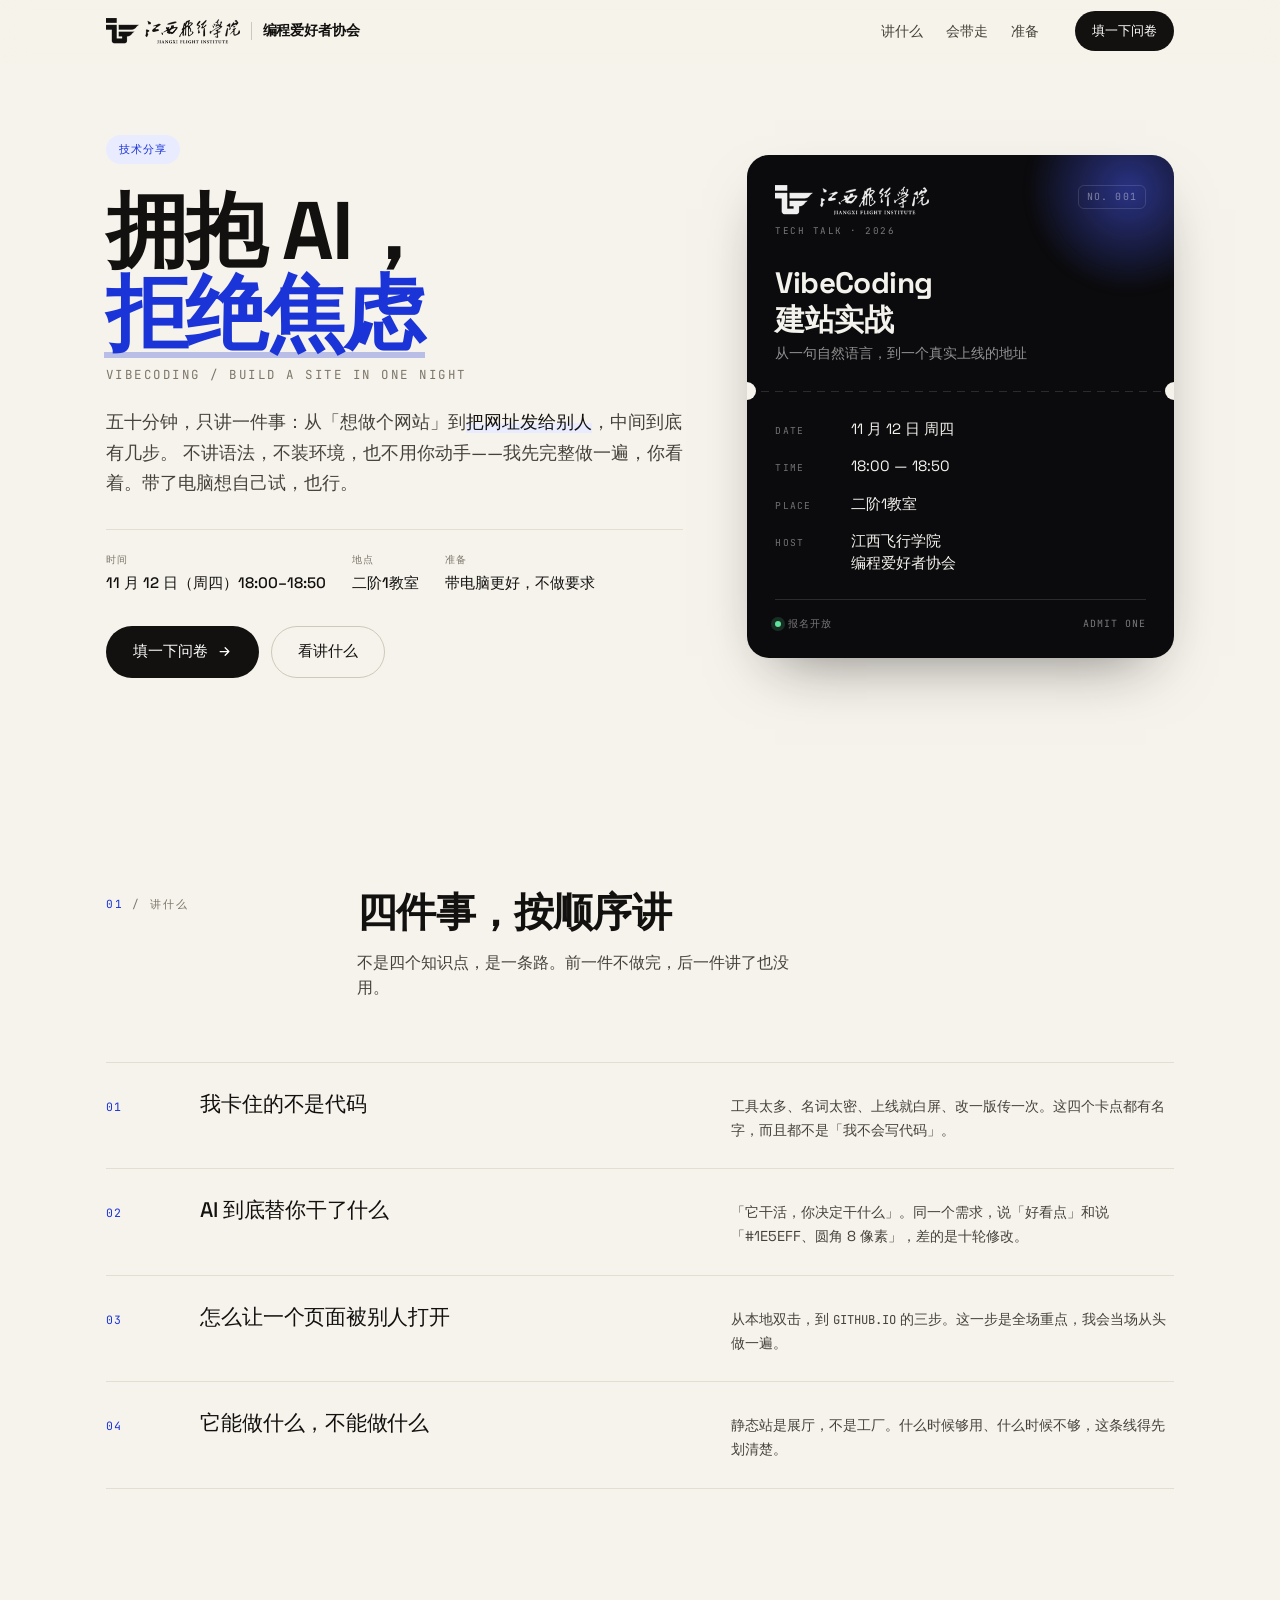
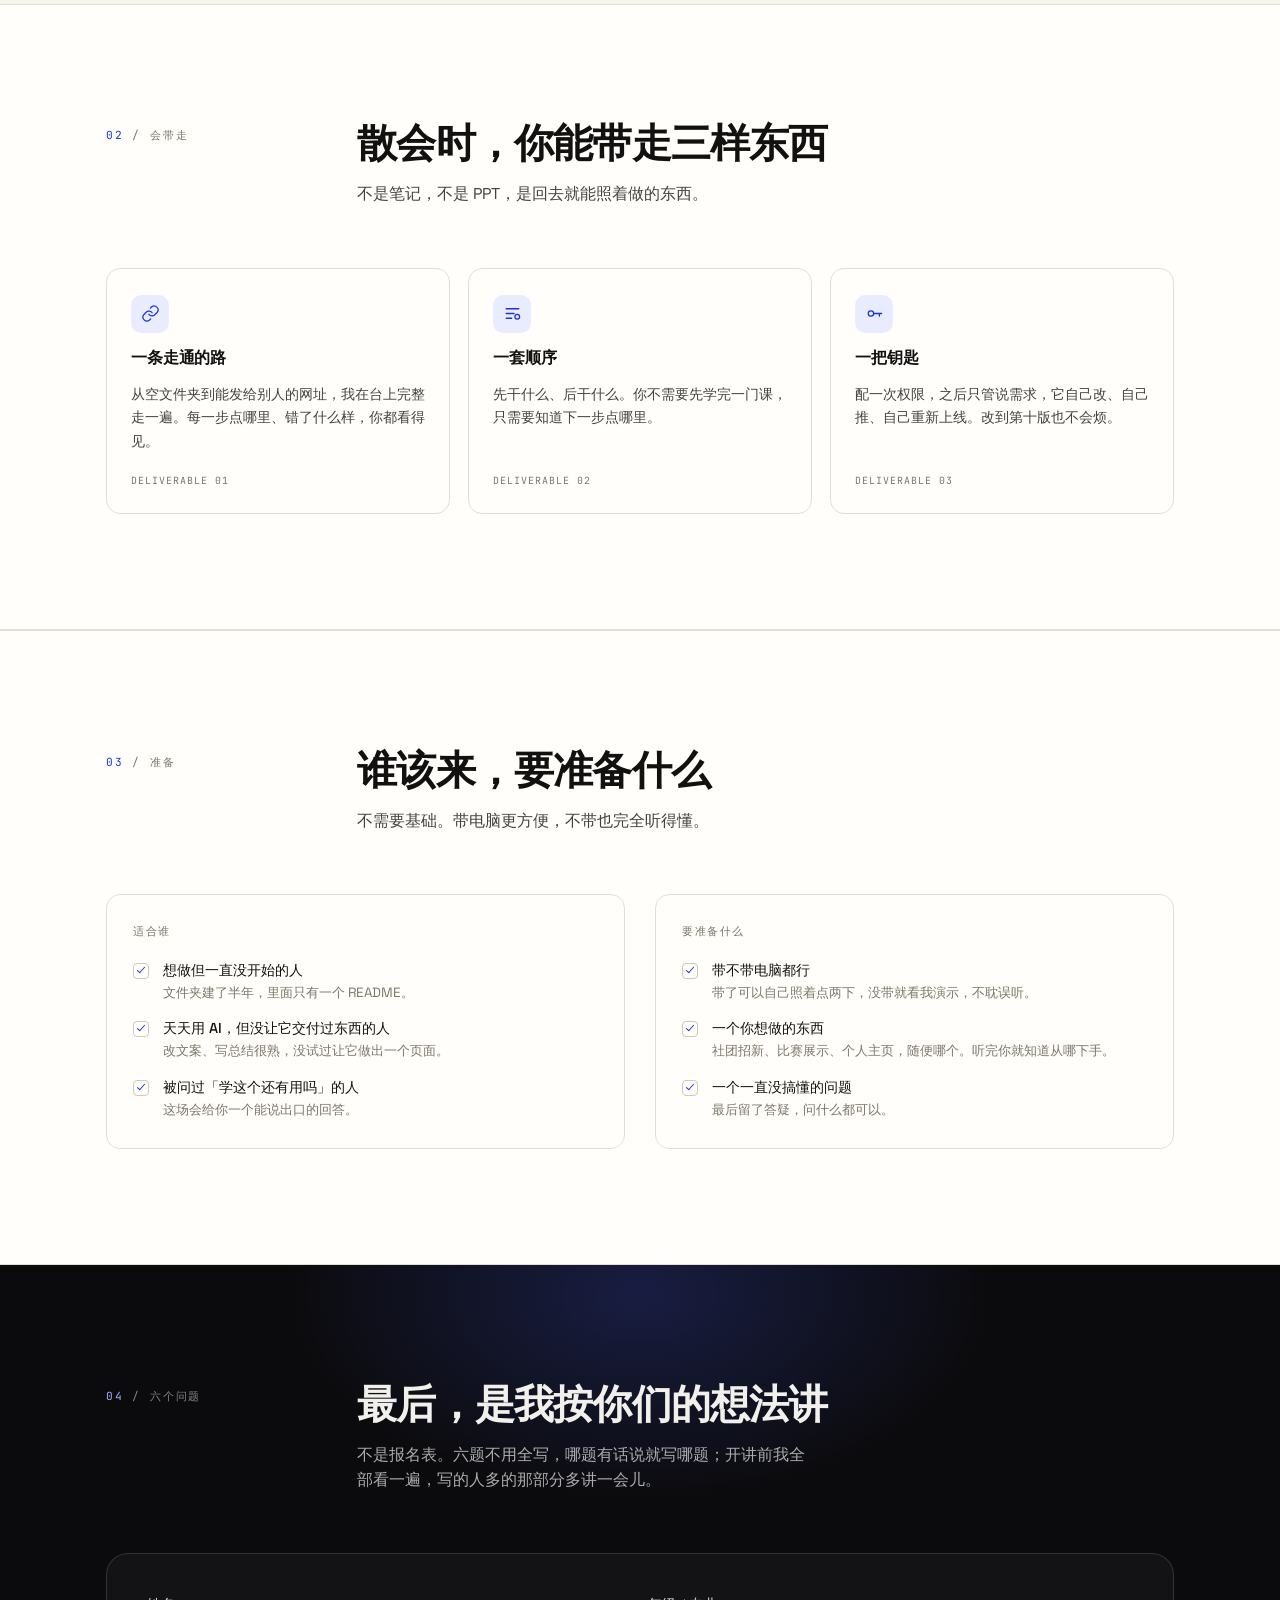
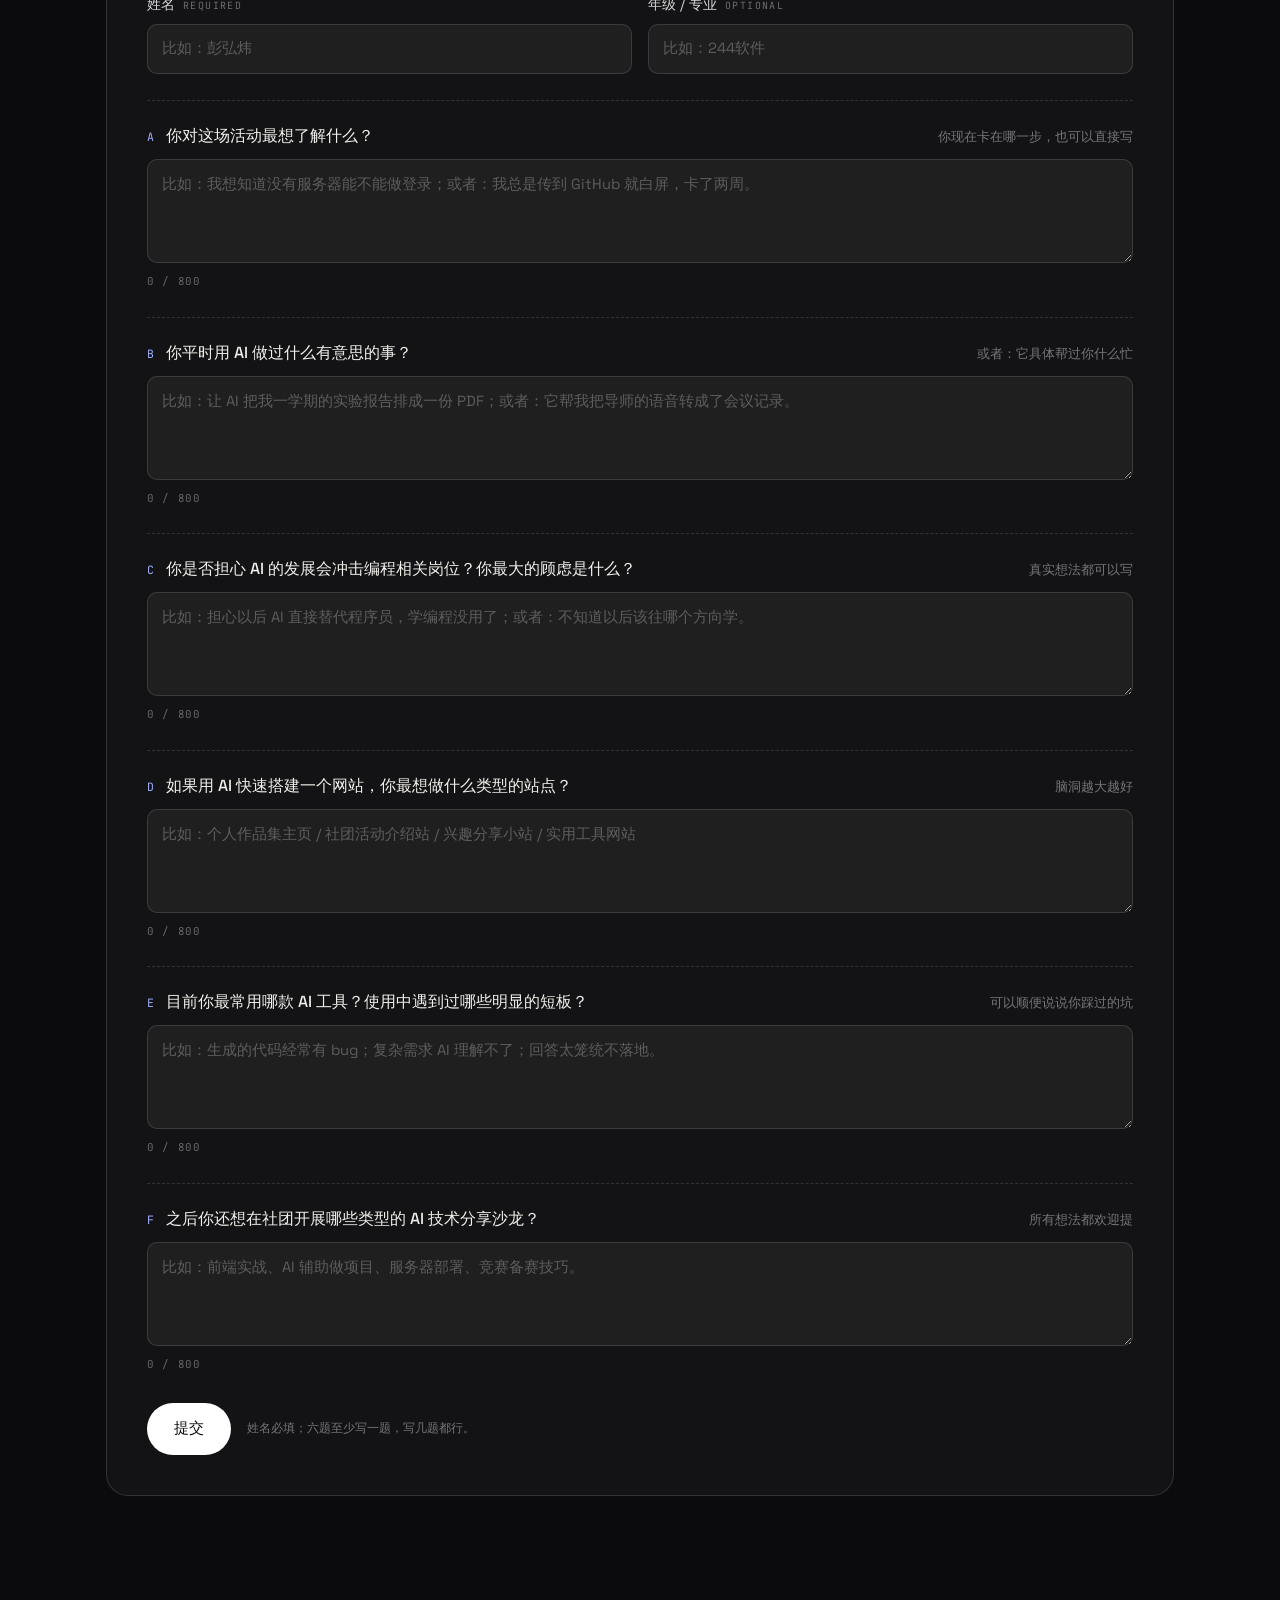
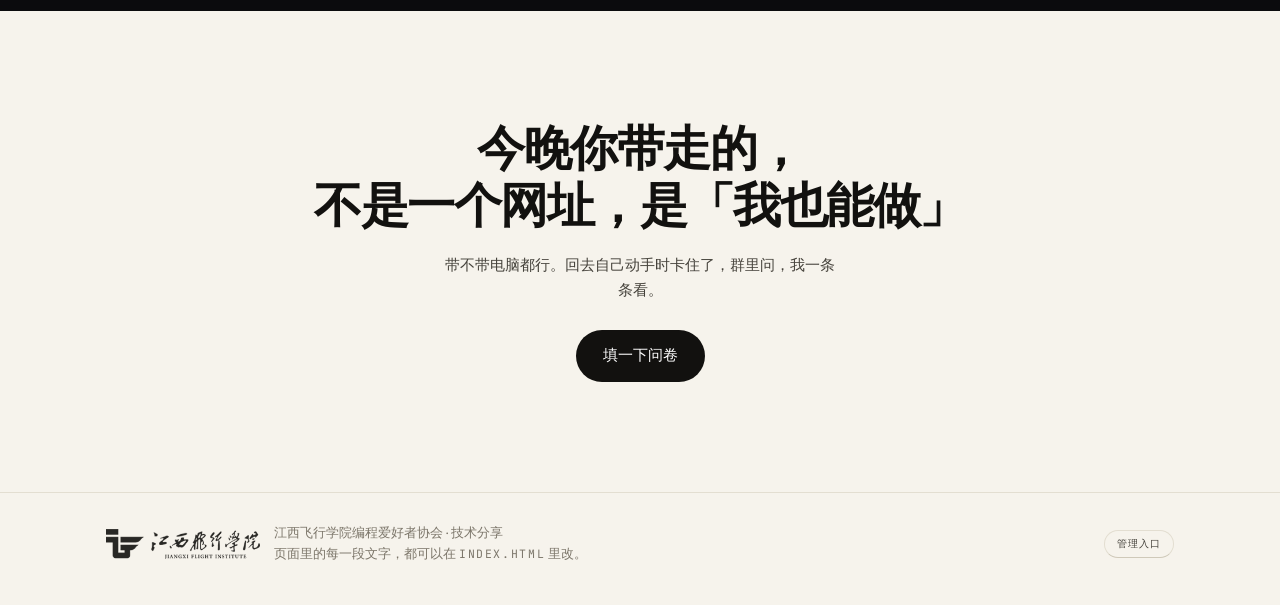
==== commit 297ebd3b: "copy: 删掉首屏「限本协会 · 免费」标签" ====
--- a/index.html
+++ b/index.html
@@ -47,7 +47,6 @@
       <div>
         <div class="hero__top reveal">
           <span class="tag tag--accent">技术分享</span>
-          <span class="tag">限本协会 · 免费</span>
         </div>
 
         <h1 class="reveal" style="--d:.05s">拥抱 AI，<br /><em>拒绝焦虑</em></h1>
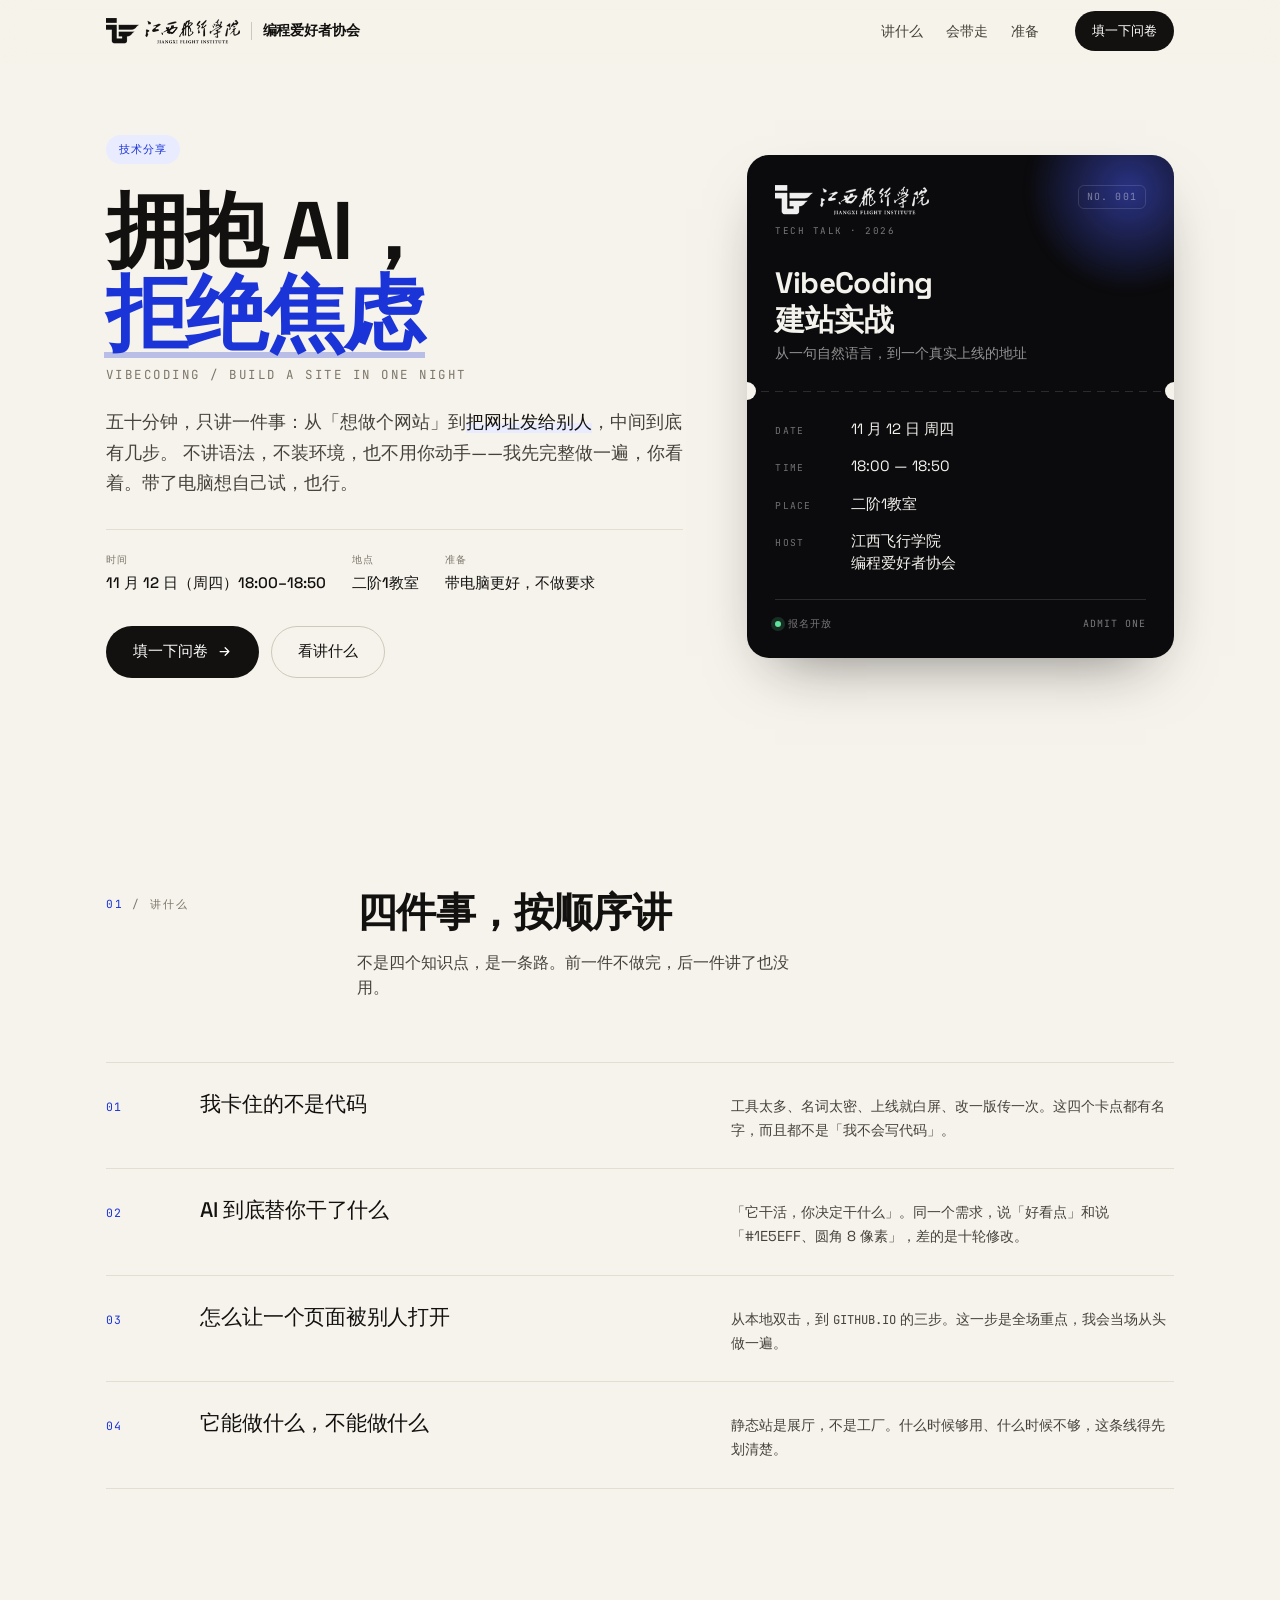
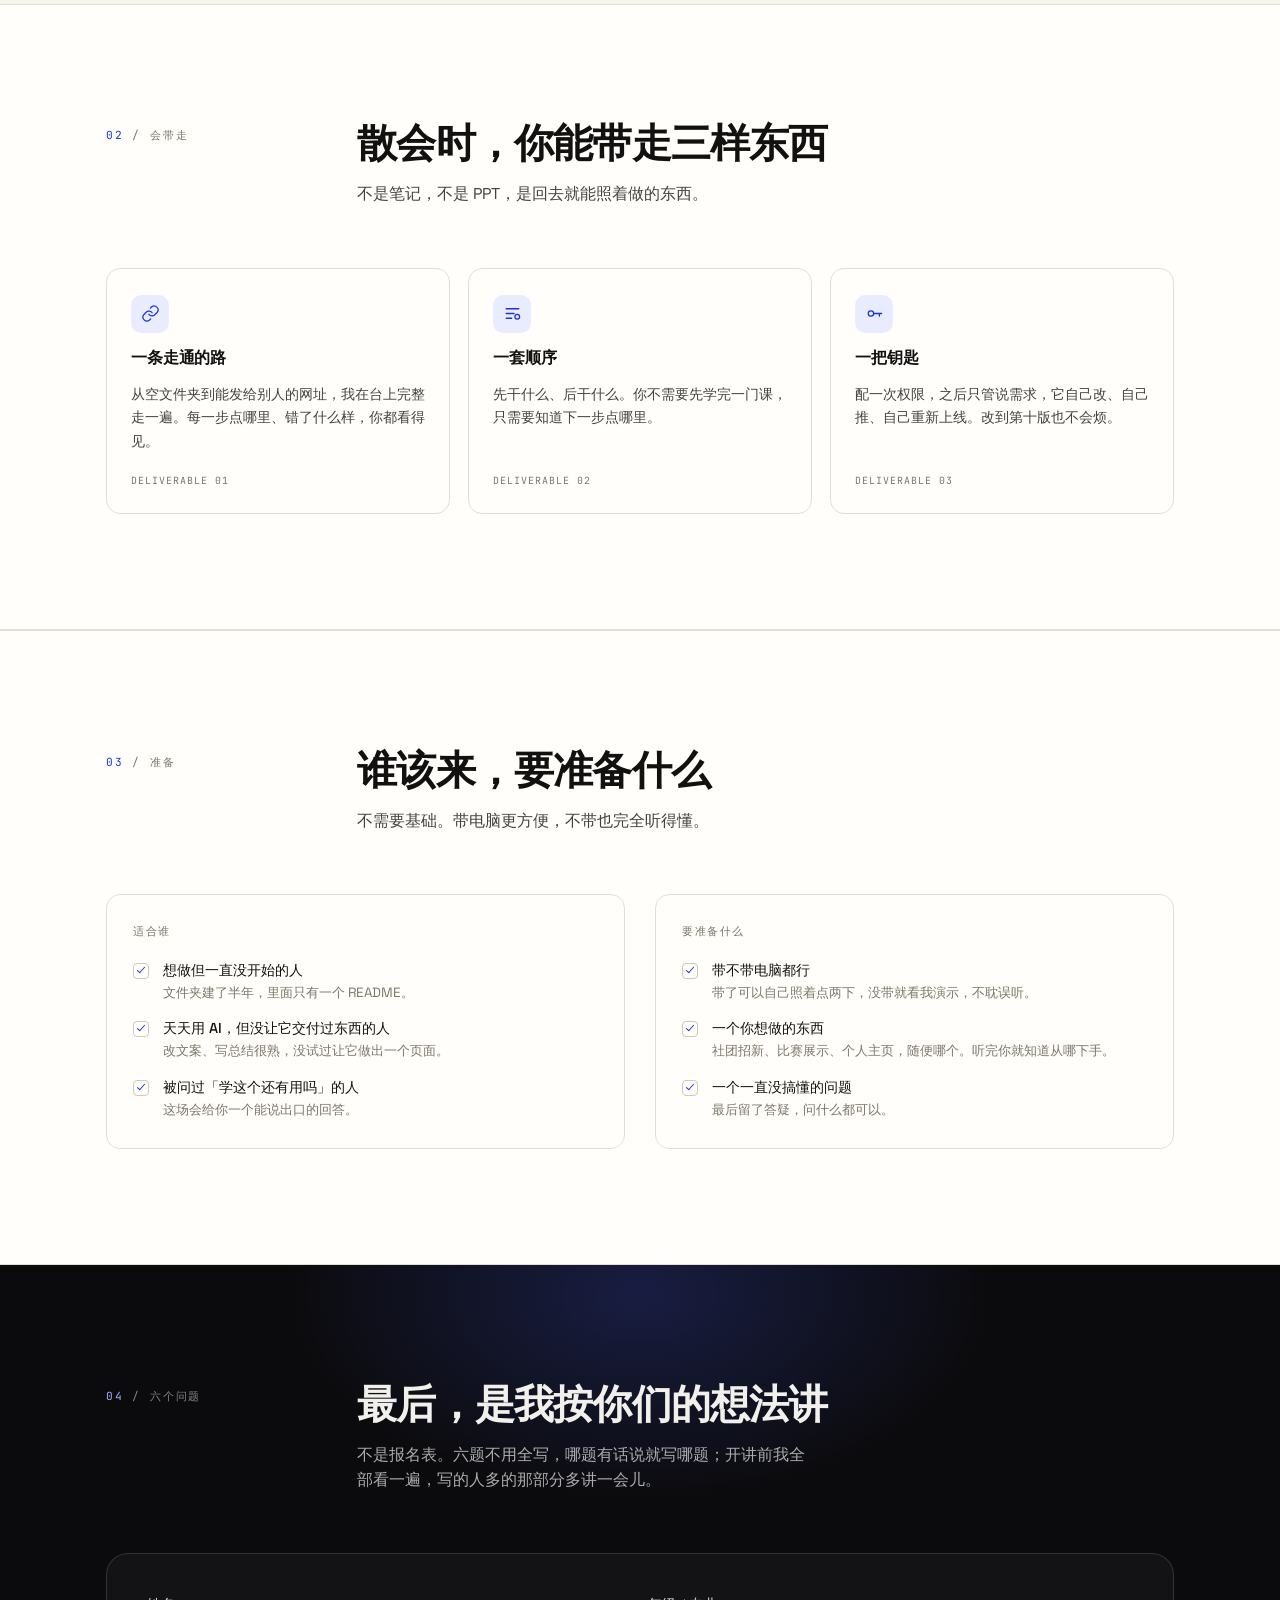
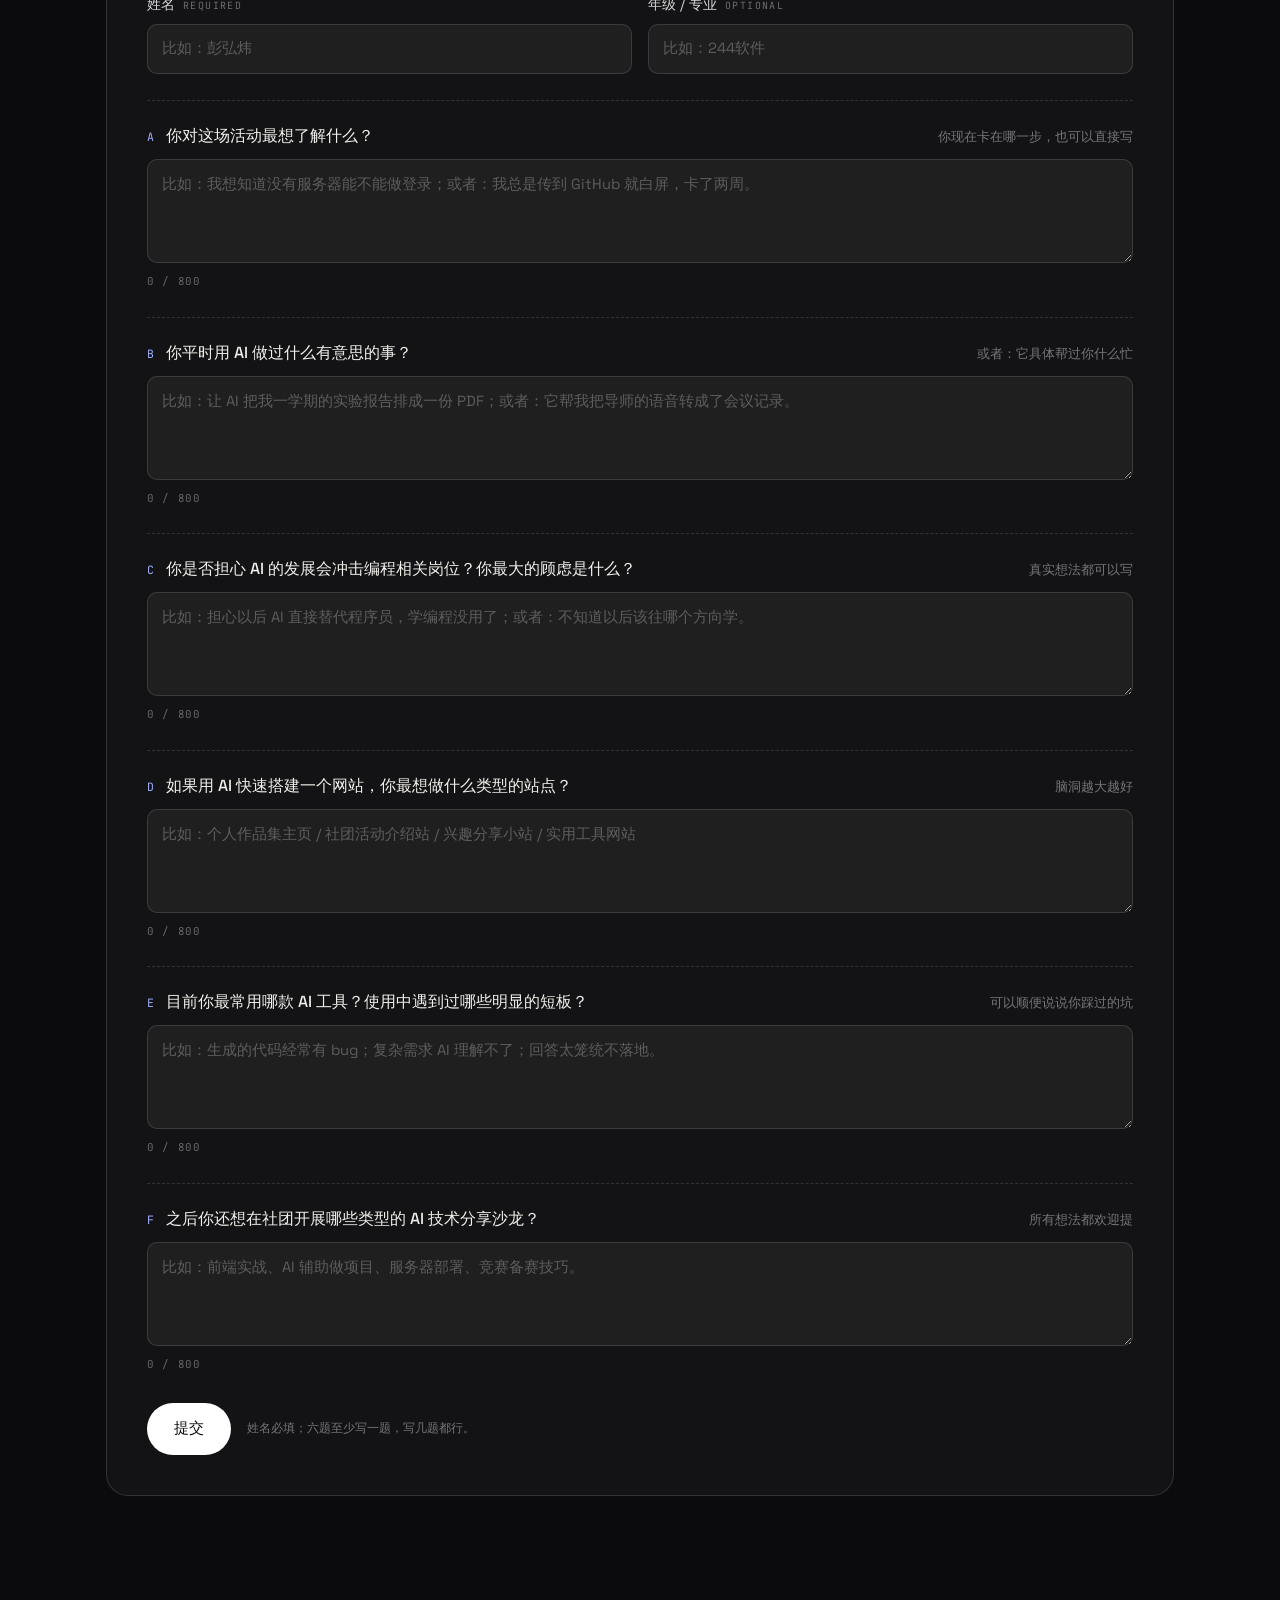
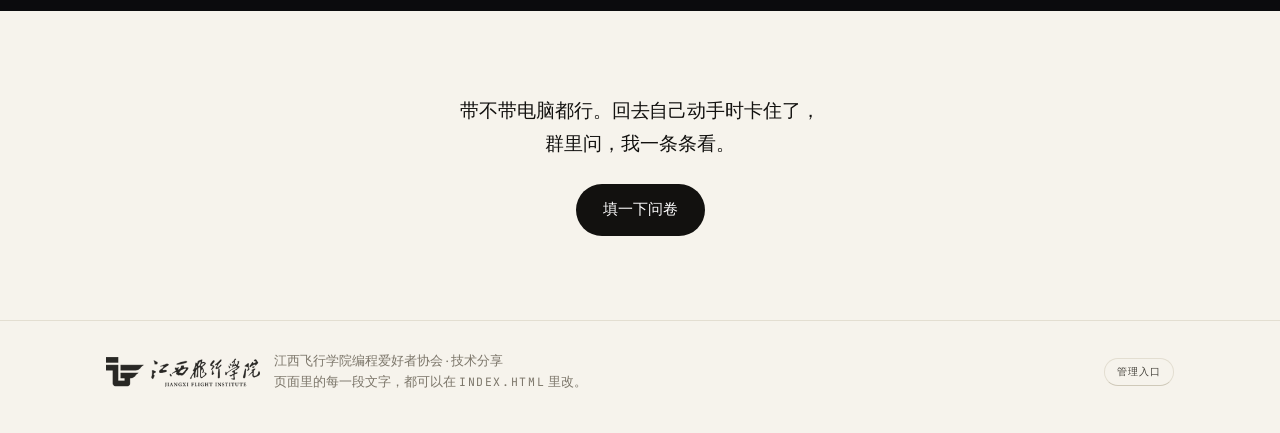
==== commit 95e3a958: "copy: 结尾去掉「今晚你带走的，不是一个网址，是我也能做」 - 删掉该大标题，结尾只剩一句正文加一个按钮 - 顺带把收尾排版调稳：正文字号略提、按逗号断行，桌面两行、窄屏自然折行 - 移除已无用的" ====
--- a/index.html
+++ b/index.html
@@ -329,10 +329,9 @@
   </section>
 
   <!-- ================= 结尾 ================= -->
-  <section class="end">
-    <div class="wrap">
-      <h2 class="reveal">今晚你带走的，<br />不是一个网址，是「我也能做」</h2>
-      <p class="reveal">带不带电脑都行。回去自己动手时卡住了，群里问，我一条条看。</p>
+  <section class="end end--plain">
+    <div class="wrap">
+      <p class="reveal">带不带电脑都行。回去自己动手时卡住了，<br class="br-wide" />群里问，我一条条看。</p>
       <div class="end__actions reveal">
         <a class="btn btn--solid" href="#survey">填一下问卷</a>
       </div>
--- a/assets/css/style.css
+++ b/assets/css/style.css
@@ -1104,12 +1104,6 @@
   text-align: center;
   padding: clamp(60px, 9vw, 110px) 0;
 }
-.end h2 {
-  font-size: clamp(1.7rem, 4.6vw, 3rem);
-  letter-spacing: -0.03em;
-  line-height: 1.18;
-  font-weight: 700;
-}
 .end p {
   margin: 18px auto 0;
   max-width: 40ch;
@@ -1122,6 +1116,22 @@
   gap: 12px;
   flex-wrap: wrap;
   margin-top: 28px;
+}
+
+/* 没有大标题的收尾：正文自己承担分量 */
+.end--plain {
+  padding: clamp(48px, 7vw, 84px) 0;
+}
+.end--plain p {
+  margin: 0 auto;
+  max-width: 34ch;
+  color: var(--ink);
+  font-size: clamp(1.02rem, 1.55vw, 1.18rem);
+  line-height: 1.72;
+  letter-spacing: -0.005em;
+}
+.end--plain .end__actions {
+  margin-top: 24px;
 }
 
 .foot {
@@ -1264,6 +1274,10 @@
 }
 
 @media (max-width: 760px) {
+  .br-wide {
+    display: none;
+  }
+
   .topic {
     grid-template-columns: 40px minmax(0, 1fr);
     gap: 10px 14px;
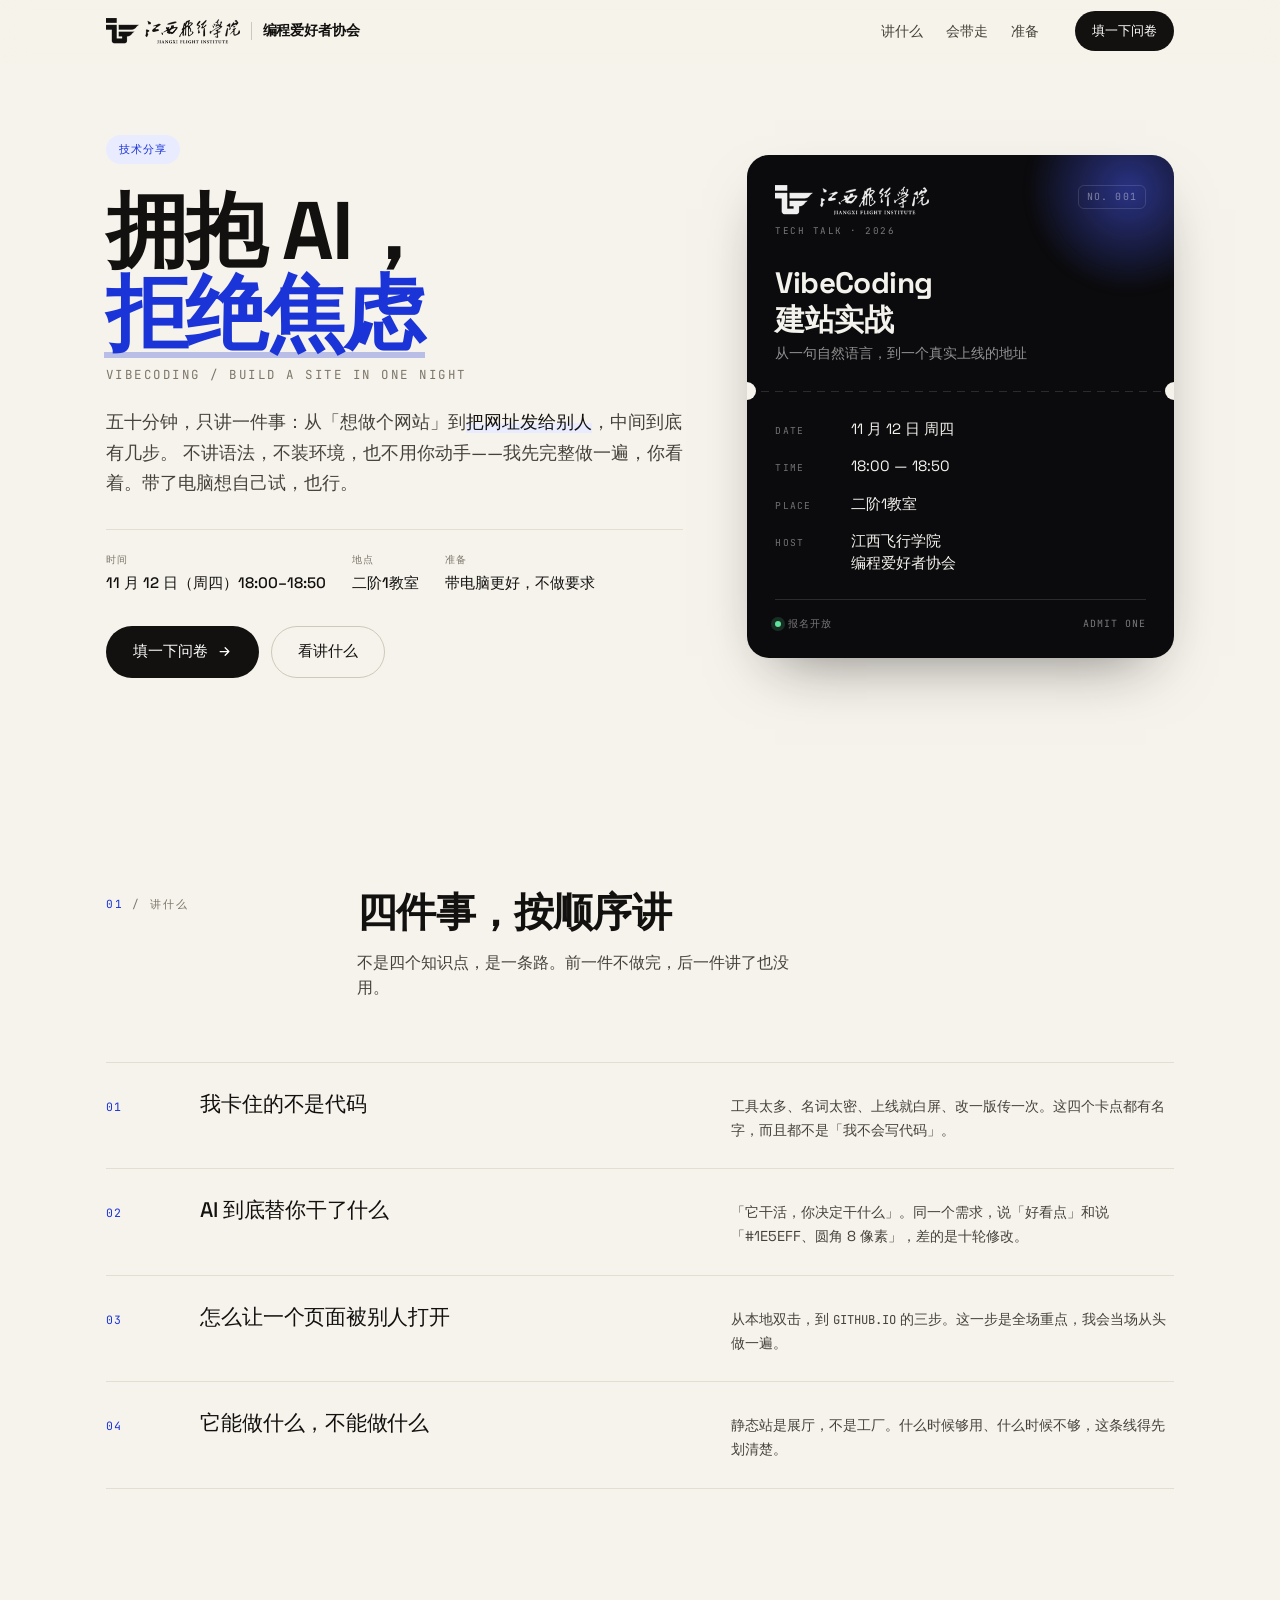
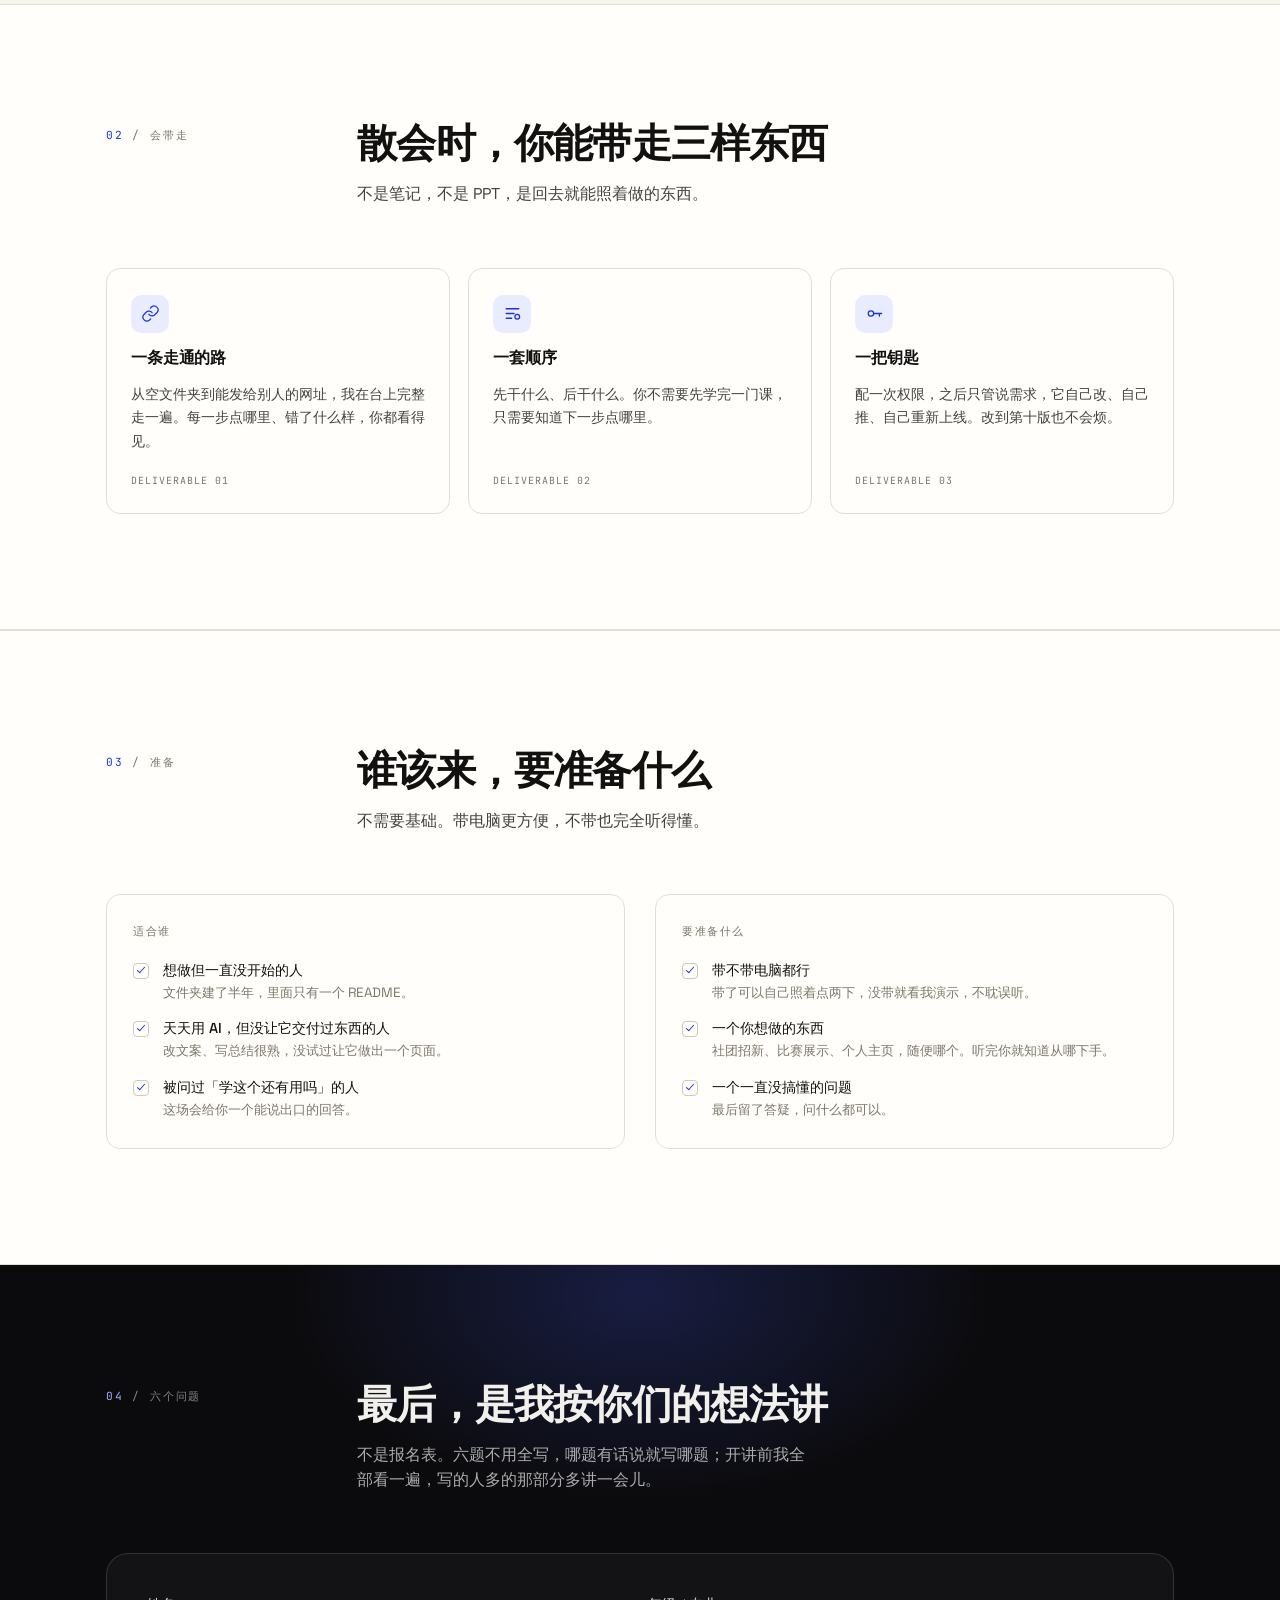
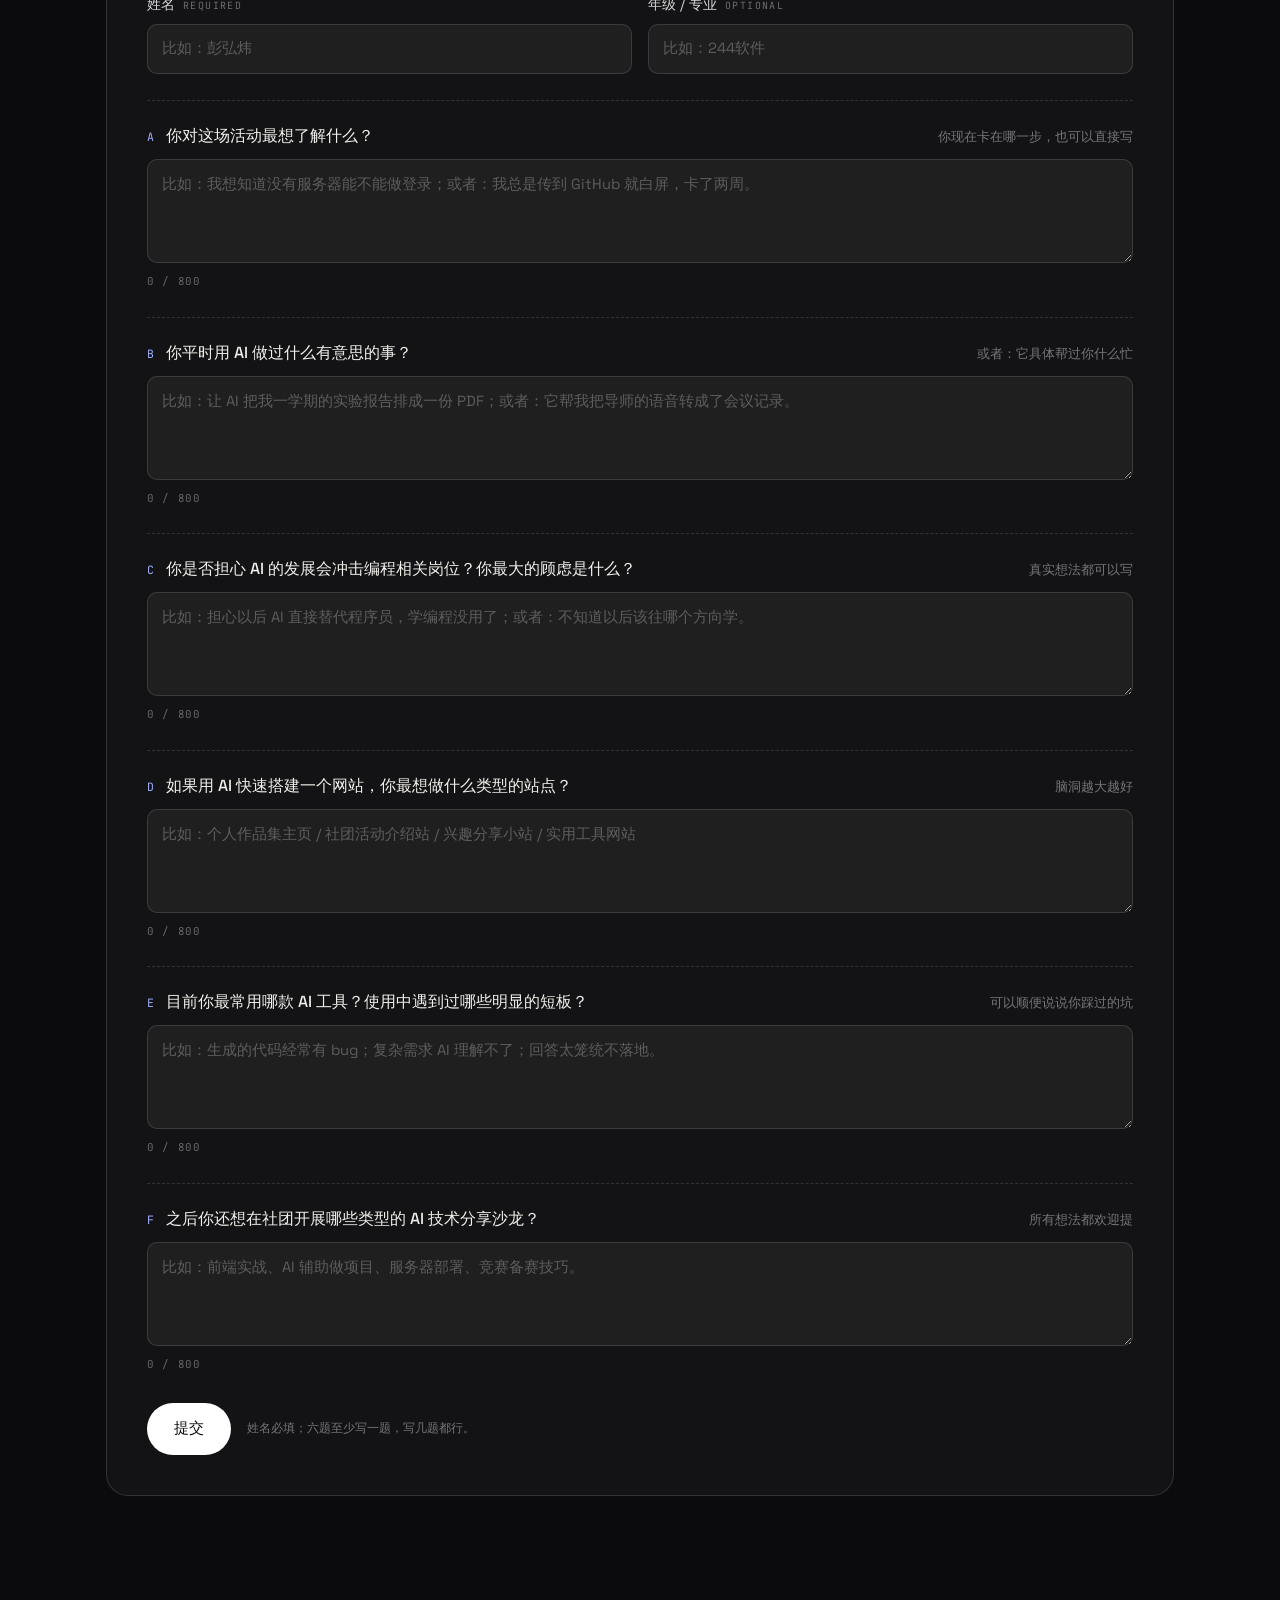
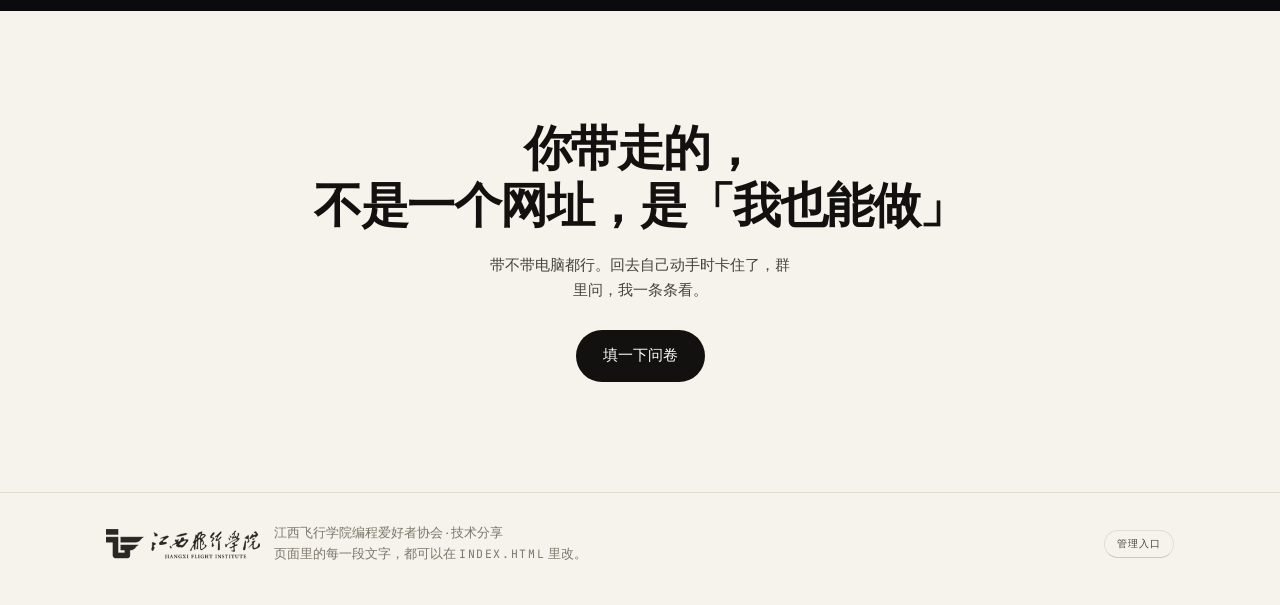
==== commit 0b0eb39e: "fix: 恢复结尾标题，只去掉「今晚」 - 标题改为「你带走的，/ 不是一个网址，是「我也能做」」 - 撤掉上一版为无标题排版加的 .end--plain 与 br-wide - 副文宽度收到 300" ====
--- a/index.html
+++ b/index.html
@@ -329,9 +329,10 @@
   </section>
 
   <!-- ================= 结尾 ================= -->
-  <section class="end end--plain">
-    <div class="wrap">
-      <p class="reveal">带不带电脑都行。回去自己动手时卡住了，<br class="br-wide" />群里问，我一条条看。</p>
+  <section class="end">
+    <div class="wrap">
+      <h2 class="reveal">你带走的，<br />不是一个网址，是「我也能做」</h2>
+      <p class="reveal">带不带电脑都行。回去自己动手时卡住了，群里问，我一条条看。</p>
       <div class="end__actions reveal">
         <a class="btn btn--solid" href="#survey">填一下问卷</a>
       </div>
--- a/assets/css/style.css
+++ b/assets/css/style.css
@@ -1104,9 +1104,16 @@
   text-align: center;
   padding: clamp(60px, 9vw, 110px) 0;
 }
+.end h2 {
+  font-size: clamp(1.7rem, 4.6vw, 3rem);
+  letter-spacing: -0.03em;
+  line-height: 1.18;
+  font-weight: 700;
+}
 .end p {
   margin: 18px auto 0;
-  max-width: 40ch;
+  /* 300px 正好在逗号处折行；放宽会把「条看」拆到下一行 */
+  max-width: 300px;
   color: var(--ink-2);
   font-size: 0.96rem;
 }
@@ -1116,22 +1123,6 @@
   gap: 12px;
   flex-wrap: wrap;
   margin-top: 28px;
-}
-
-/* 没有大标题的收尾：正文自己承担分量 */
-.end--plain {
-  padding: clamp(48px, 7vw, 84px) 0;
-}
-.end--plain p {
-  margin: 0 auto;
-  max-width: 34ch;
-  color: var(--ink);
-  font-size: clamp(1.02rem, 1.55vw, 1.18rem);
-  line-height: 1.72;
-  letter-spacing: -0.005em;
-}
-.end--plain .end__actions {
-  margin-top: 24px;
 }
 
 .foot {
@@ -1274,10 +1265,6 @@
 }
 
 @media (max-width: 760px) {
-  .br-wide {
-    display: none;
-  }
-
   .topic {
     grid-template-columns: 40px minmax(0, 1fr);
     gap: 10px 14px;
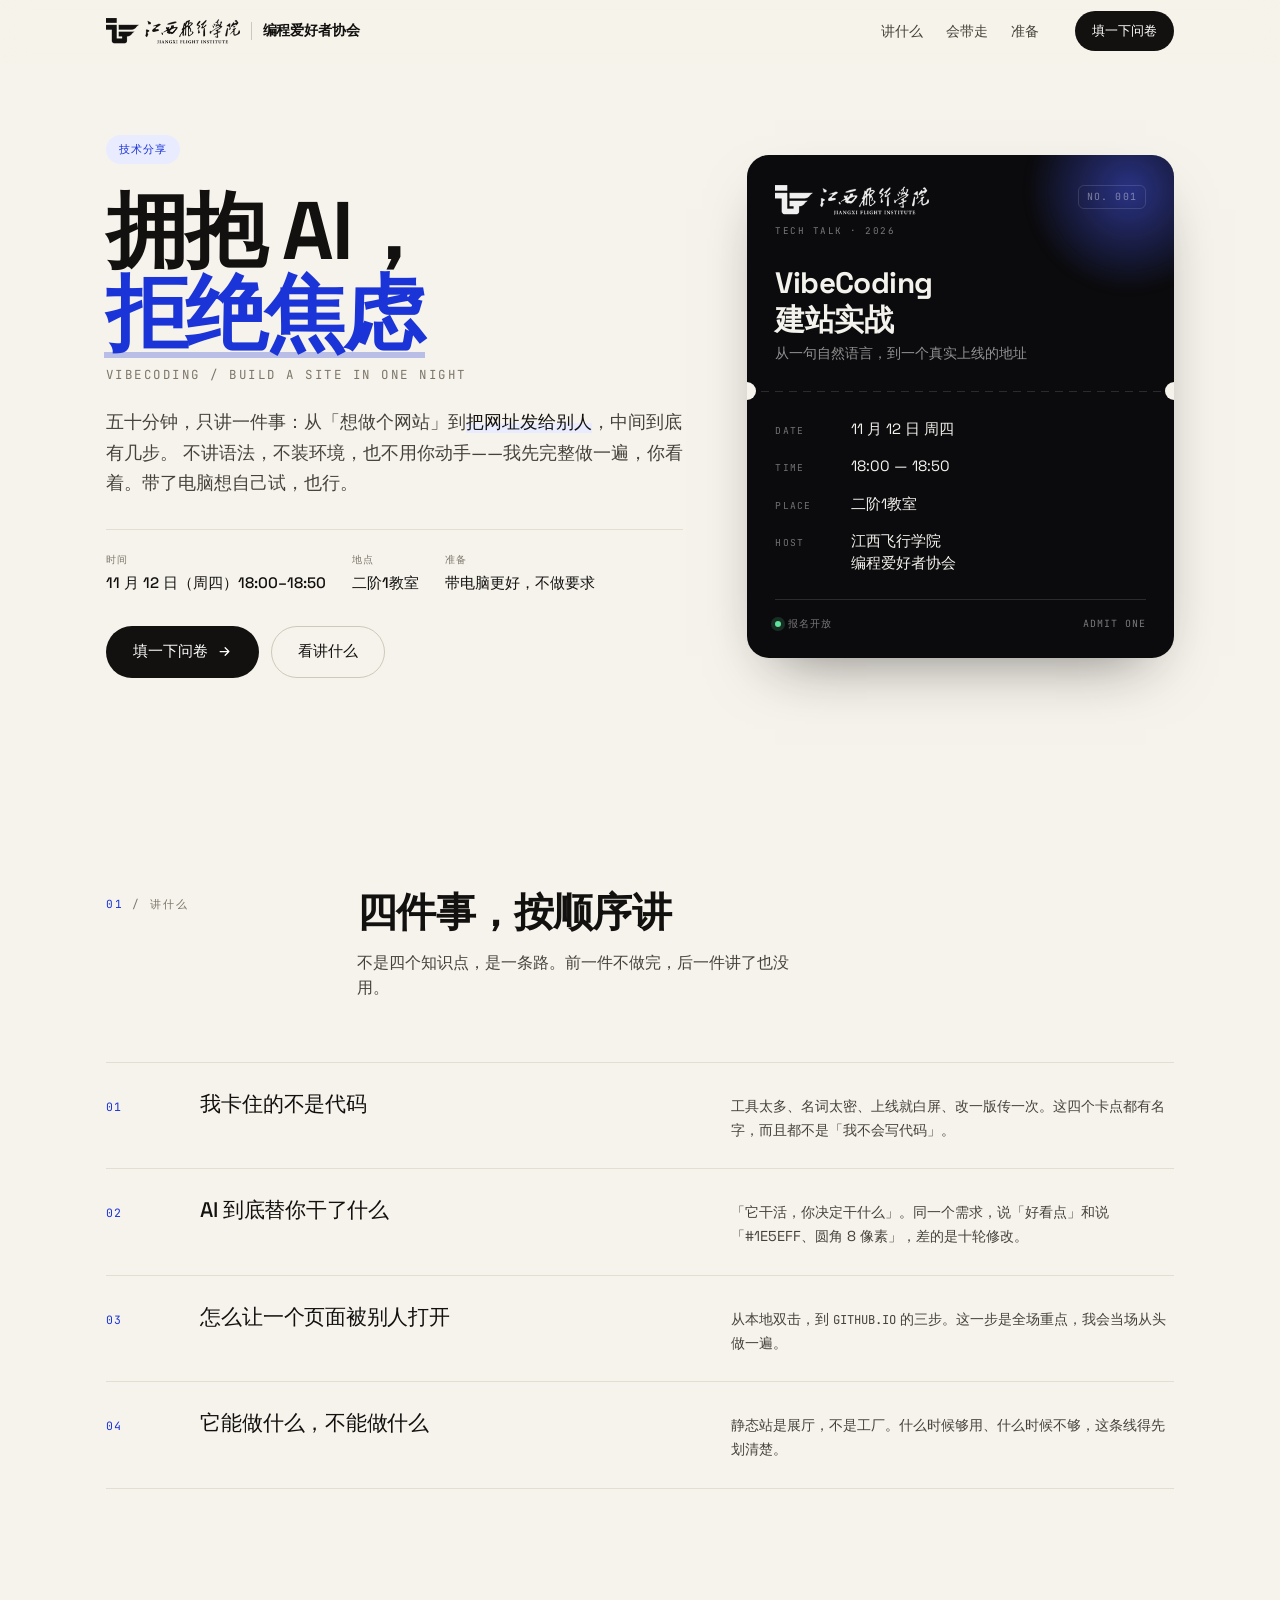
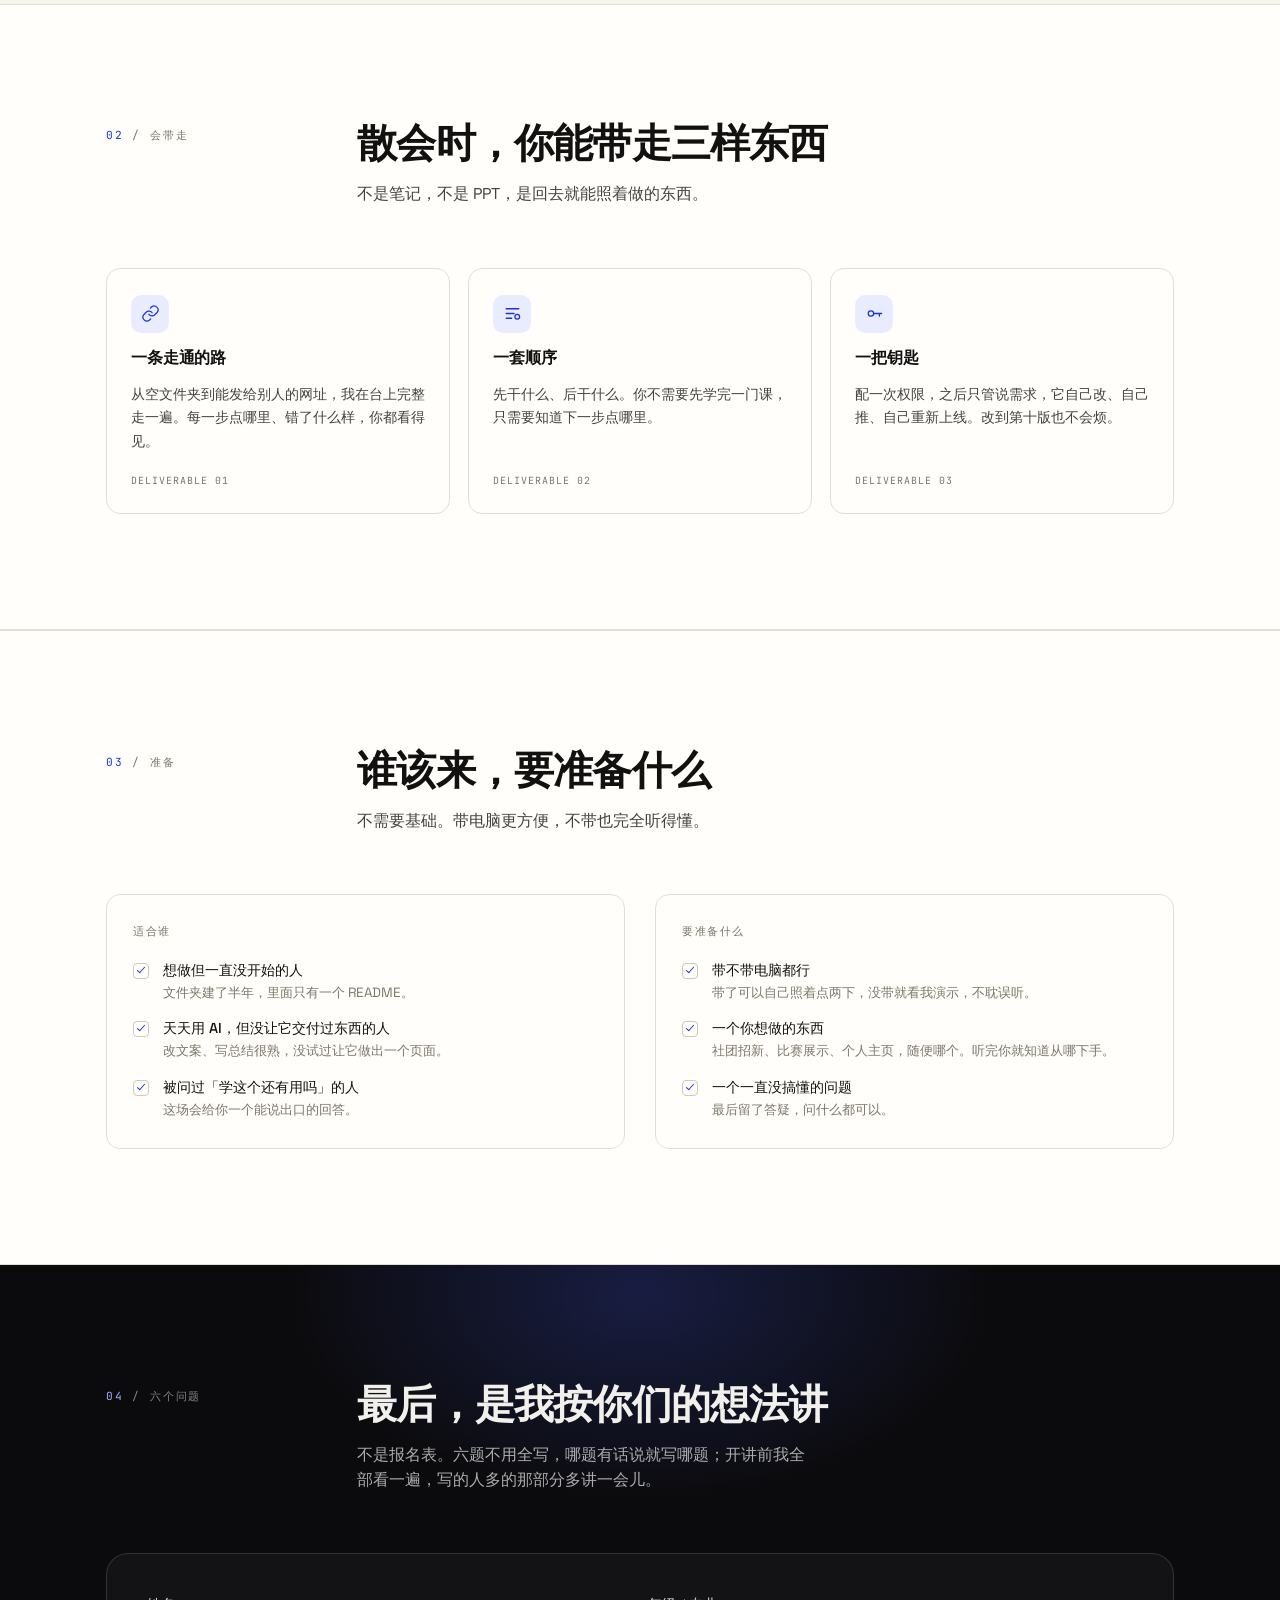
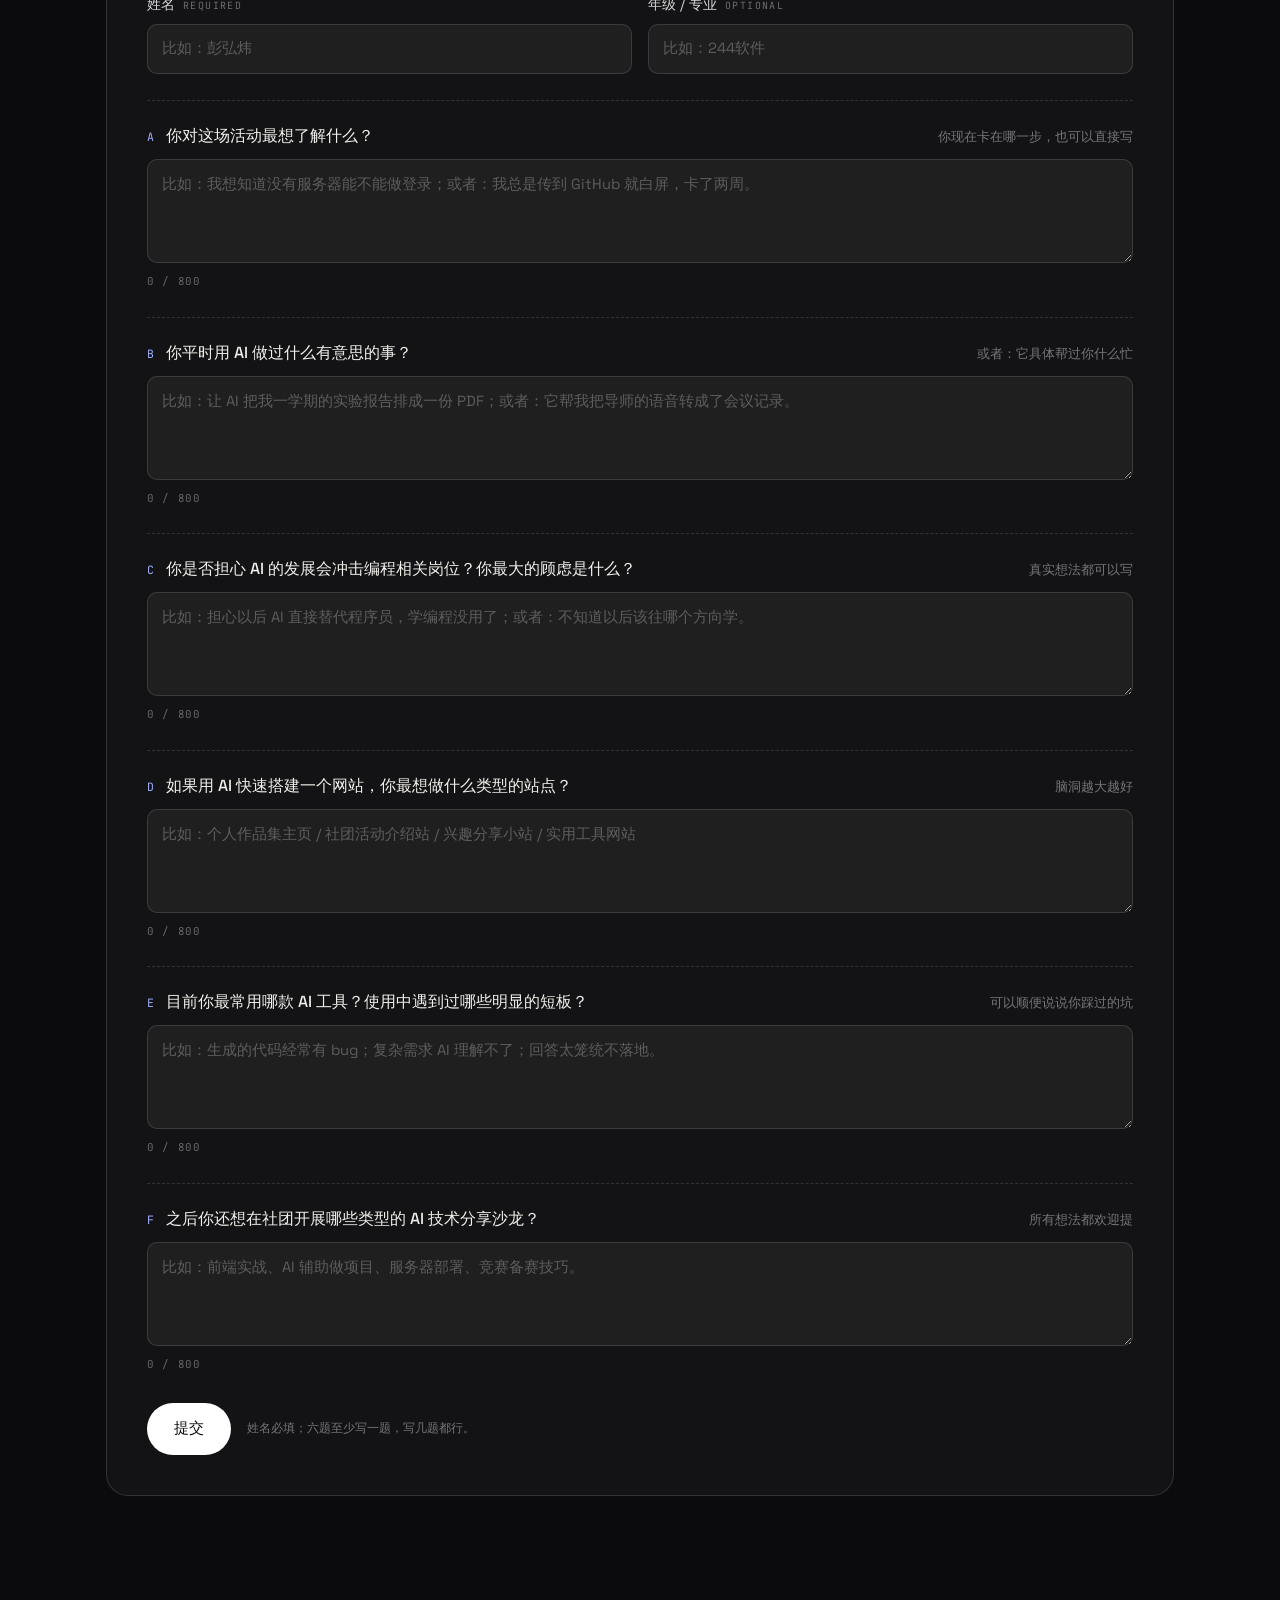
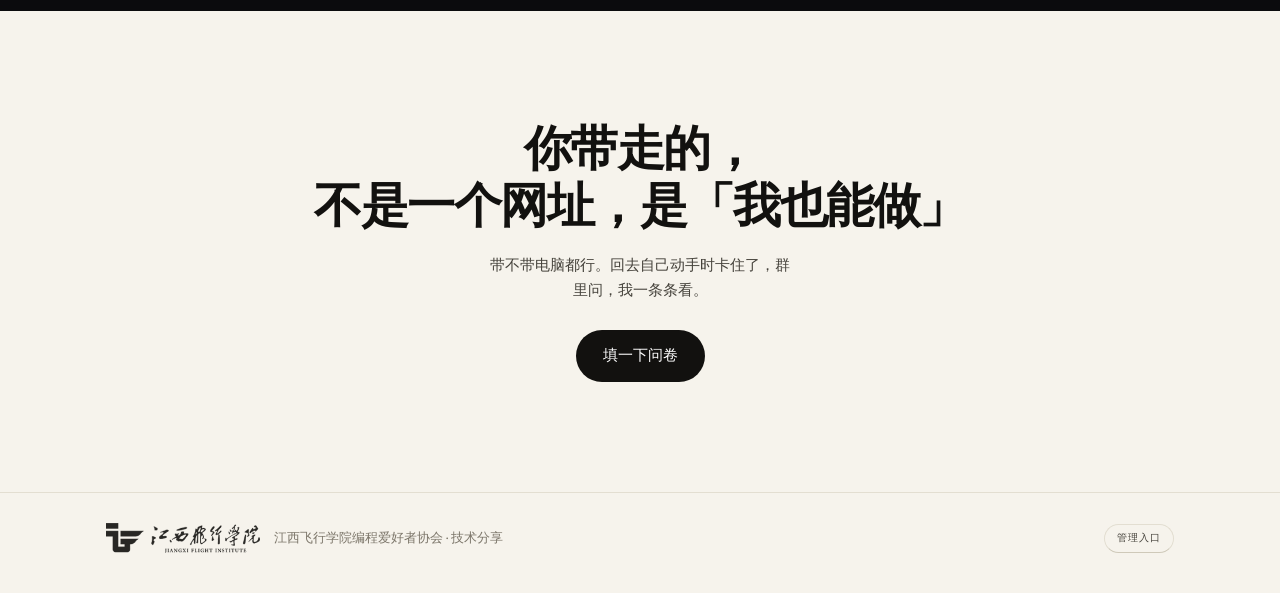
==== commit 107ef107: "copy: 页脚去掉「页面里的每一段文字都可以在 index.html 里改」 - 删掉该说明与其样式 .foot__note、多余换行 - 窄屏（≤560px）页脚改上下两行，避免署名被折成「· 技" ====
--- a/index.html
+++ b/index.html
@@ -345,8 +345,7 @@
     <div class="foot__id">
       <img class="foot__logo" src="assets/logo/jxfi-ink.png" alt="江西飞行学院" />
       <div>
-        江西飞行学院编程爱好者协会 · 技术分享<br />
-        <span class="foot__note">页面里的每一段文字，都可以在 <span class="mono" style="font-size:.9em">index.html</span> 里改。</span>
+        江西飞行学院编程爱好者协会 · 技术分享
       </div>
     </div>
     <a class="foot__admin" href="admin.html">管理入口</a>
--- a/assets/css/style.css
+++ b/assets/css/style.css
@@ -1145,10 +1145,6 @@
   opacity: 0.9;
 }
 
-.foot__note {
-  color: var(--muted);
-}
-
 .foot__inner {
   display: flex;
   justify-content: space-between;
@@ -1324,6 +1320,15 @@
   }
 }
 
+@media (max-width: 560px) {
+  /* 窄屏放不下「标志 + 一行署名」，改成上下两行，避免术语被拆开折行 */
+  .foot__id {
+    flex-direction: column;
+    align-items: flex-start;
+    gap: 10px;
+  }
+}
+
 @media (max-width: 420px) {
   .brand {
     gap: 8px;
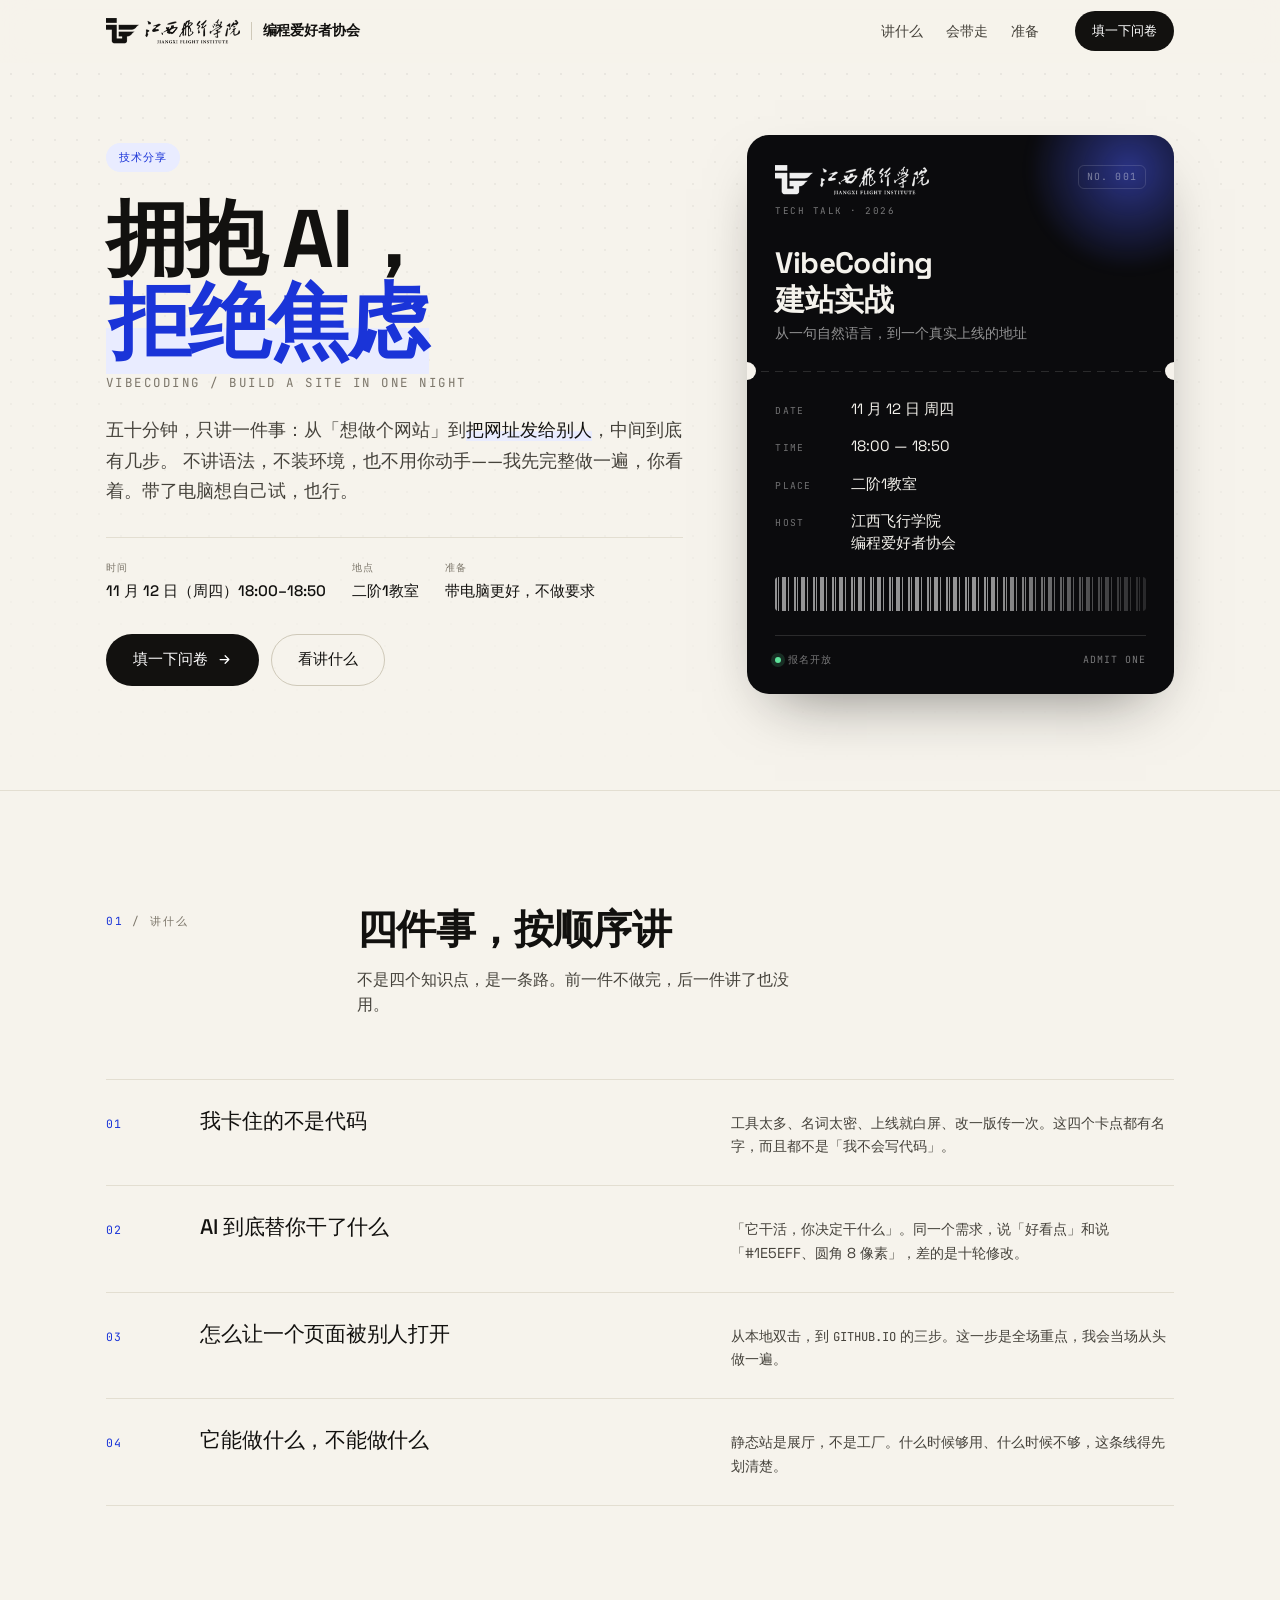
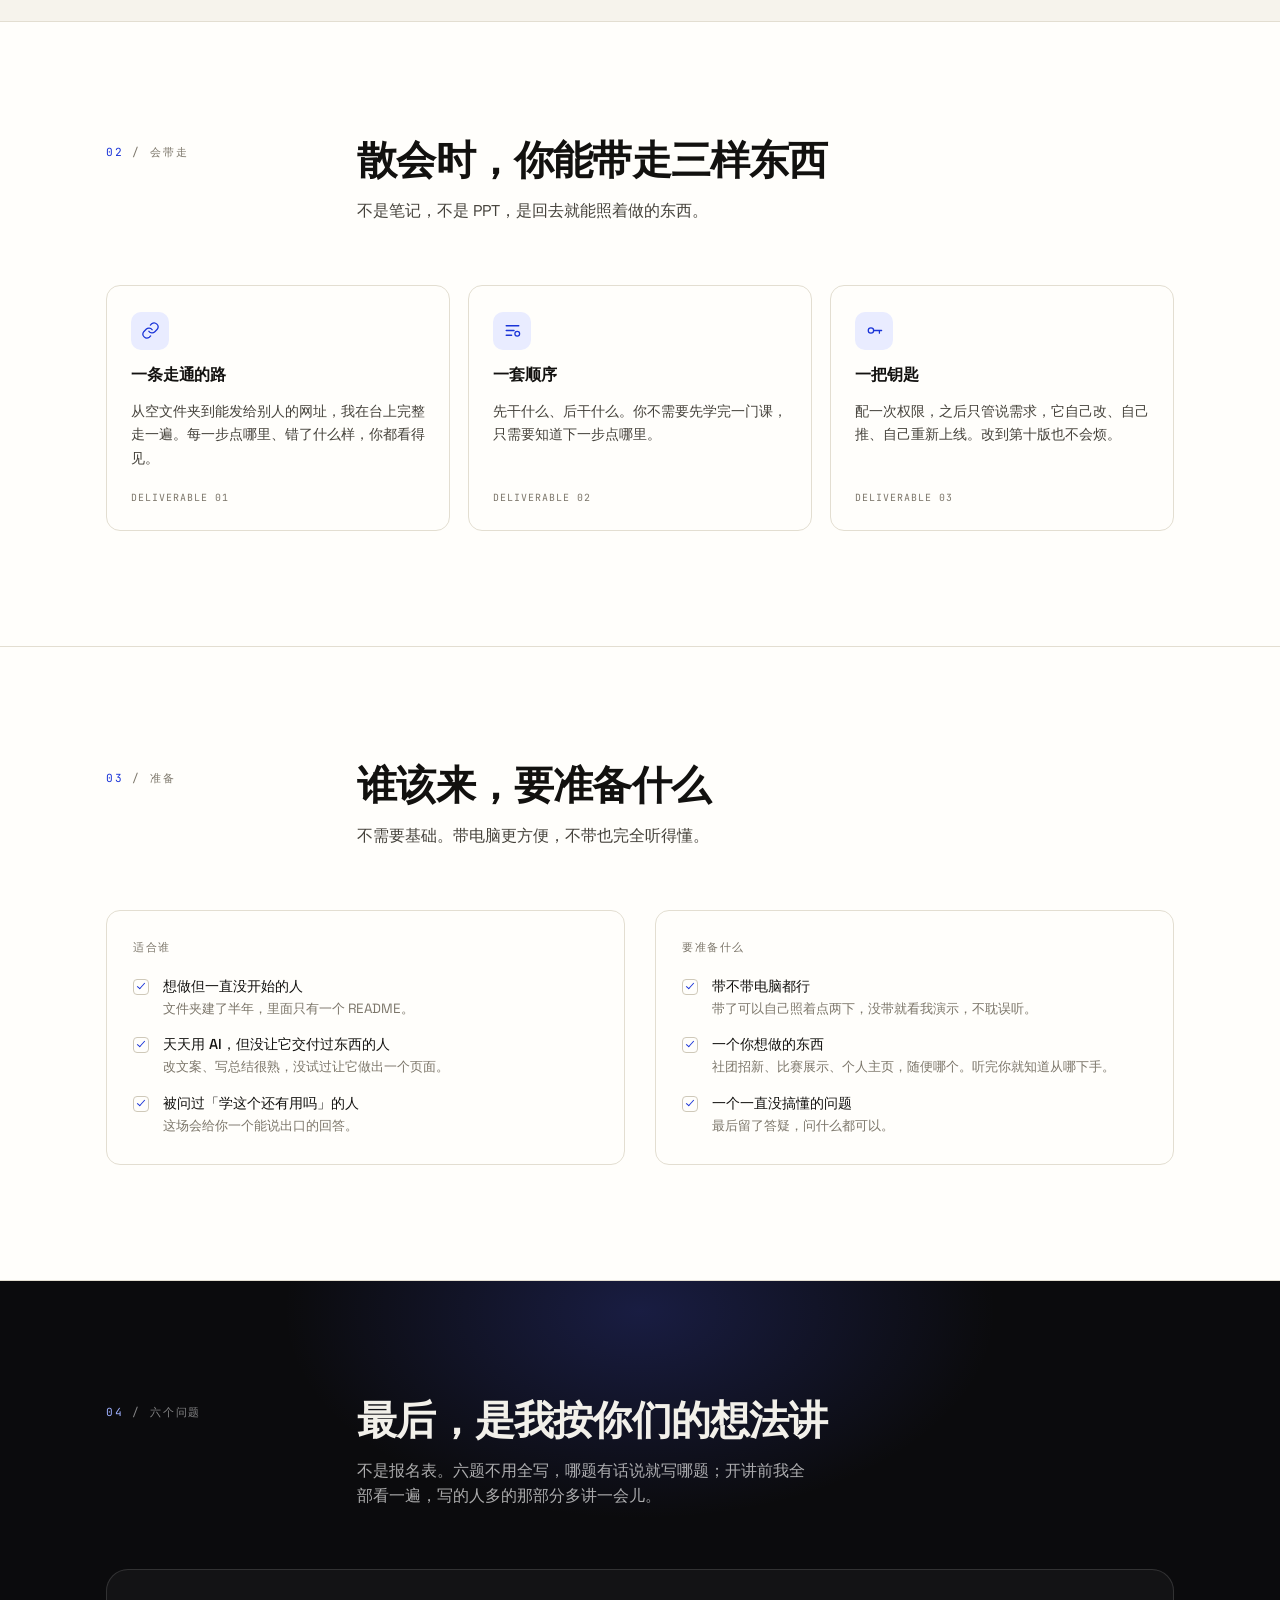
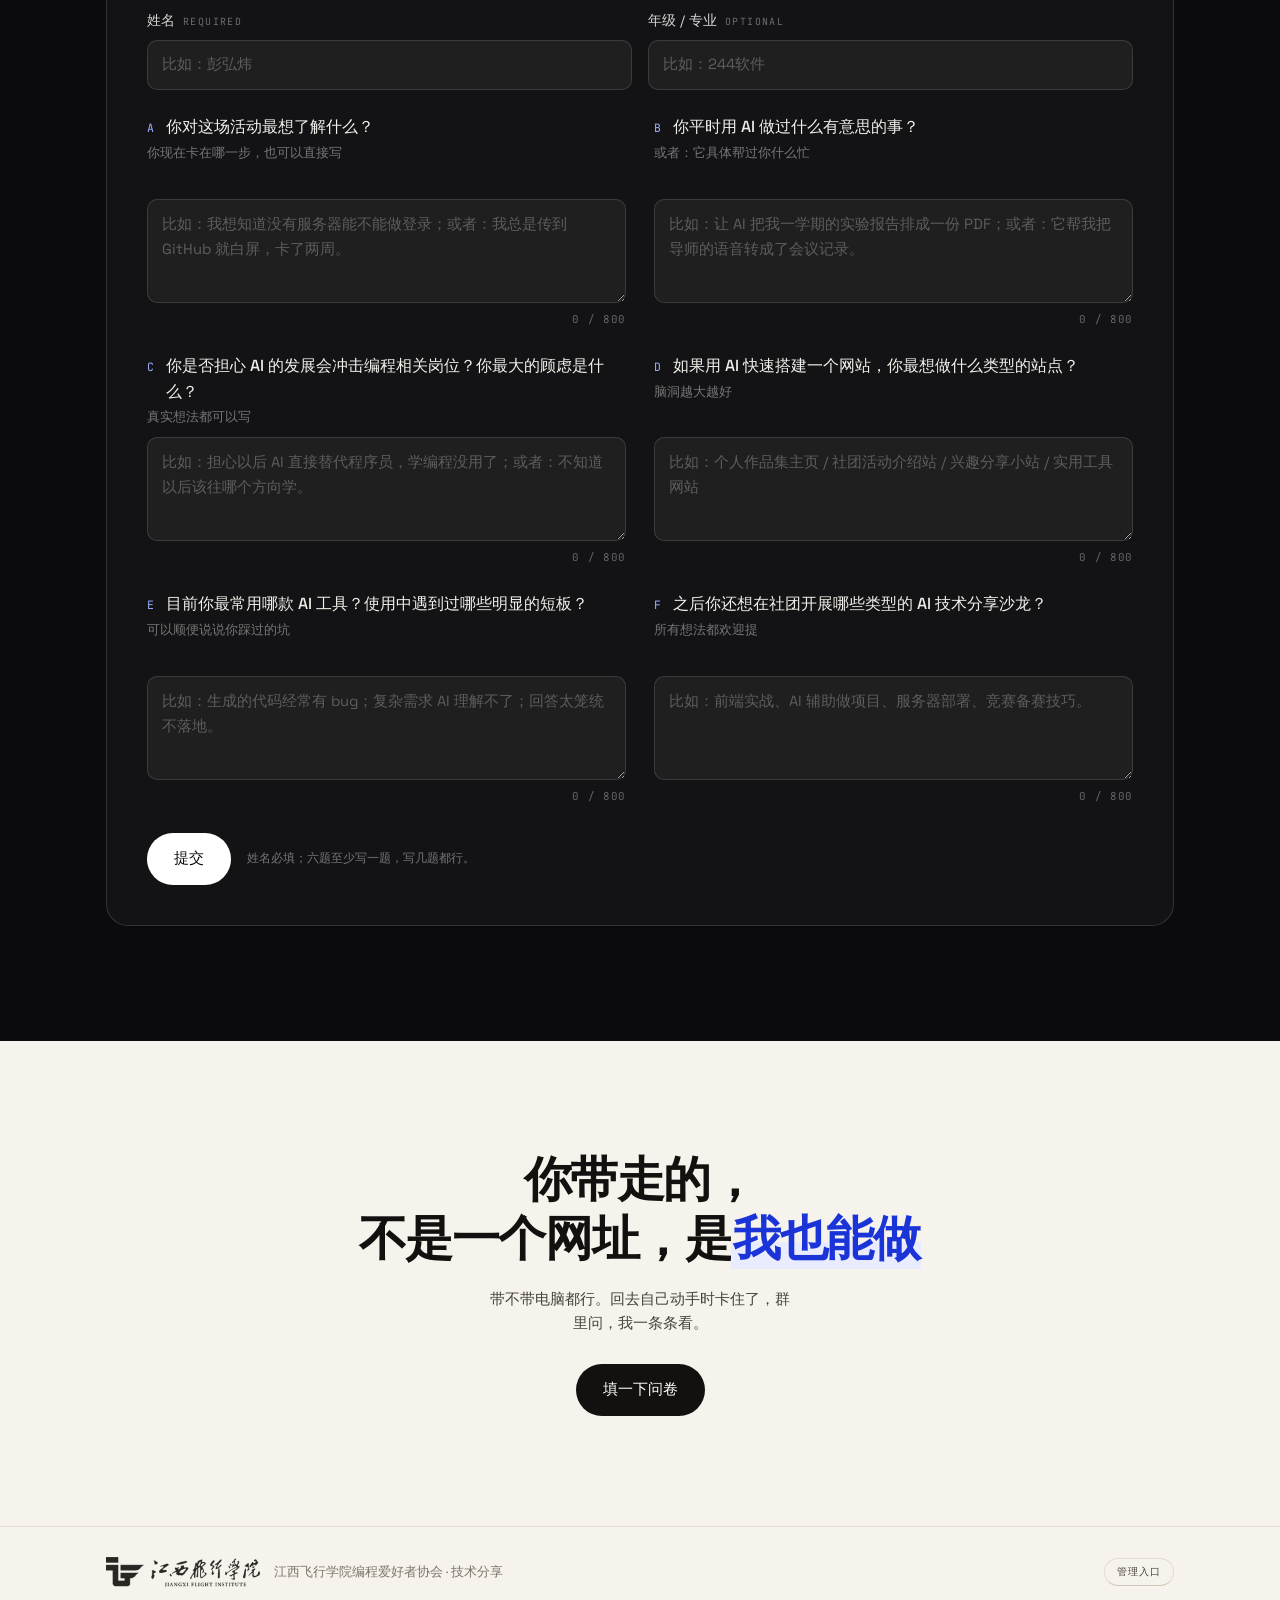
==== commit c08163ec: "style: 视觉打磨 + 移动端适配 - Hero 加极淡网点底纹、底部加分隔线；标题高亮改成记号笔色块 - 票根新增条形码，右侧光影与整体比例微调；平板断点改为与标题左对齐 - 章节序号后加延伸细" ====
--- a/index.html
+++ b/index.html
@@ -117,6 +117,8 @@
           </div>
         </dl>
 
+        <div class="ticket__code" aria-hidden="true"></div>
+
         <div class="ticket__foot">
           <span><span class="ticket__dot" aria-hidden="true"></span>报名开放</span>
           <span>ADMIT ONE</span>
@@ -331,7 +333,7 @@
   <!-- ================= 结尾 ================= -->
   <section class="end">
     <div class="wrap">
-      <h2 class="reveal">你带走的，<br />不是一个网址，是「我也能做」</h2>
+      <h2 class="reveal">你带走的，<br />不是一个网址，<br class="br-m" />是<em>我也能做</em></h2>
       <p class="reveal">带不带电脑都行。回去自己动手时卡住了，群里问，我一条条看。</p>
       <div class="end__actions reveal">
         <a class="btn btn--solid" href="#survey">填一下问卷</a>
@@ -339,6 +341,8 @@
     </div>
   </section>
 </main>
+
+<a class="fab" id="fab" href="#survey">填一下问卷</a>
 
 <footer class="foot">
   <div class="wrap foot__inner">
--- a/assets/css/style.css
+++ b/assets/css/style.css
@@ -178,6 +178,11 @@
   border-bottom: 1px solid var(--line);
 }
 
+/* 相邻两个浅色区之间不重复画线，否则接缝处是 2px 的双线 */
+.section--paper2 + .section--paper2 {
+  border-top: 0;
+}
+
 .rule {
   height: 1px;
   background: var(--line);
@@ -412,6 +417,24 @@
   position: relative;
   padding: clamp(38px, 6vw, 72px) 0 clamp(56px, 8vw, 96px);
   overflow: hidden;
+  border-bottom: 1px solid var(--line);
+}
+
+/* 极淡的网点，给纸面一点质感；向下渐隐，不抢正文 */
+.hero::before {
+  content: "";
+  position: absolute;
+  inset: 0;
+  background-image: radial-gradient(circle, rgba(18, 17, 15, 0.055) 1px, transparent 1px);
+  background-size: 22px 22px;
+  -webkit-mask-image: linear-gradient(180deg, #000 0%, rgba(0, 0, 0, 0.45) 58%, transparent 100%);
+  mask-image: linear-gradient(180deg, #000 0%, rgba(0, 0, 0, 0.45) 58%, transparent 100%);
+  pointer-events: none;
+}
+
+.hero > .wrap {
+  position: relative;
+  z-index: 1;
 }
 
 .hero__grid {
@@ -461,19 +484,10 @@
 .hero h1 em {
   font-style: normal;
   color: var(--accent);
-  position: relative;
   white-space: nowrap;
-}
-
-.hero h1 em::after {
-  content: "";
-  position: absolute;
-  left: -2px;
-  right: -2px;
-  bottom: 0.1em;
-  height: 0.07em;
-  background: var(--accent);
-  opacity: 0.28;
+  /* 淡蓝色块只压住字的下半截，像记号笔划过 */
+  background: linear-gradient(transparent 56%, var(--accent-soft) 56%);
+  padding: 0 0.04em;
 }
 
 .hero__en {
@@ -716,6 +730,28 @@
   line-height: 1.5;
 }
 
+/* 票根底部的条码，纯装饰 */
+.ticket__code {
+  position: relative;
+  height: 34px;
+  margin-top: 22px;
+  border-radius: 3px;
+  opacity: 0.62;
+  background-image: repeating-linear-gradient(
+    90deg,
+    rgba(255, 255, 255, 0.9) 0 2px,
+    transparent 2px 3px,
+    rgba(255, 255, 255, 0.9) 3px 4px,
+    transparent 4px 7px,
+    rgba(255, 255, 255, 0.9) 7px 11px,
+    transparent 11px 13px,
+    rgba(255, 255, 255, 0.9) 13px 14px,
+    transparent 14px 19px
+  );
+  -webkit-mask-image: linear-gradient(90deg, #000 0%, #000 58%, rgba(0, 0, 0, 0.22) 100%);
+  mask-image: linear-gradient(90deg, #000 0%, #000 58%, rgba(0, 0, 0, 0.22) 100%);
+}
+
 .ticket__foot {
   position: relative;
   margin-top: 24px;
@@ -753,14 +789,32 @@
   display: grid;
   grid-template-columns: minmax(0, 56px) minmax(0, 1fr) minmax(0, 0.9fr);
   gap: clamp(14px, 3vw, 40px);
-  padding: 26px 0;
+  padding: 26px 0 26px 0;
   border-bottom: 1px solid var(--line);
   align-items: baseline;
+  position: relative;
   transition: background 0.25s ease, padding-left 0.25s ease;
 }
-.topic:hover {
-  background: linear-gradient(90deg, rgba(233, 236, 255, 0.55), transparent 62%);
-  padding-left: 10px;
+.topic::before {
+  content: "";
+  position: absolute;
+  left: 0;
+  top: 0;
+  bottom: 0;
+  width: 2px;
+  background: var(--accent);
+  transform: scaleY(0);
+  transform-origin: top;
+  transition: transform 0.3s ease;
+}
+@media (hover: hover) {
+  .topic:hover {
+    background: linear-gradient(90deg, rgba(233, 236, 255, 0.55), transparent 62%);
+    padding-left: 10px;
+  }
+  .topic:hover::before {
+    transform: scaleY(1);
+  }
 }
 
 .topic__no {
@@ -799,12 +853,28 @@
   flex-direction: column;
   gap: 12px;
   position: relative;
+  overflow: hidden;
   transition: transform 0.25s ease, box-shadow 0.25s ease, border-color 0.25s ease;
 }
-.gain:hover {
-  transform: translateY(-3px);
-  border-color: var(--line-2);
-  box-shadow: 0 20px 40px -30px rgba(18, 17, 15, 0.4);
+.gain::before {
+  content: "";
+  position: absolute;
+  left: 0;
+  top: 0;
+  height: 2px;
+  width: 0;
+  background: var(--accent);
+  transition: width 0.4s cubic-bezier(0.2, 0.7, 0.3, 1);
+}
+@media (hover: hover) {
+  .gain:hover {
+    transform: translateY(-3px);
+    border-color: var(--line-2);
+    box-shadow: 0 20px 40px -30px rgba(18, 17, 15, 0.4);
+  }
+  .gain:hover::before {
+    width: 100%;
+  }
 }
 
 .gain__ic {
@@ -1012,6 +1082,13 @@
   gap: 10px;
   padding-top: 22px;
   border-top: 1px dashed var(--night-line);
+  transition: border-color 0.25s ease;
+}
+.qblock:focus-within {
+  border-top-color: rgba(159, 176, 255, 0.55);
+}
+.qblock:focus-within .qblock__title .mono {
+  color: #cdd5ff;
 }
 
 .qblock__head {
@@ -1044,6 +1121,7 @@
   font-size: 0.68rem;
   color: rgba(255, 255, 255, 0.35);
   letter-spacing: 0.06em;
+  justify-self: end;
 }
 .counter.is-warn {
   color: #ffb38a;
@@ -1099,16 +1177,50 @@
   color: #a9f0c6;
 }
 
+/* 宽屏把六道题排成两列，少滚一半 */
+@media (min-width: 1200px) {
+  .form {
+    grid-template-columns: repeat(2, minmax(0, 1fr));
+    column-gap: 28px;
+    row-gap: 24px;
+  }
+  .form__row,
+  .alert,
+  .form__foot {
+    grid-column: 1 / -1;
+  }
+  .qblock {
+    border-top: 0;
+    padding-top: 0;
+    gap: 8px;
+  }
+  /* 提示语挪到题目下一行，两列左右两个格子高度才对得齐 */
+  .qblock__head {
+    flex-direction: column;
+    align-items: flex-start;
+    justify-content: flex-start;
+    gap: 3px;
+    min-height: 4.8em;
+  }
+}
+
 /* ---------- 结尾 ---------- */
 .end {
   text-align: center;
   padding: clamp(60px, 9vw, 110px) 0;
 }
 .end h2 {
-  font-size: clamp(1.7rem, 4.6vw, 3rem);
+  font-size: clamp(1.45rem, 5.6vw, 3rem);
   letter-spacing: -0.03em;
-  line-height: 1.18;
+  line-height: 1.22;
   font-weight: 700;
+}
+.end h2 em {
+  font-style: normal;
+  color: var(--accent);
+  white-space: nowrap;
+  background: linear-gradient(transparent 56%, var(--accent-soft) 56%);
+  padding: 0 0.04em;
 }
 .end p {
   margin: 18px auto 0;
@@ -1173,6 +1285,39 @@
 .foot__admin:hover {
   color: var(--ink);
   border-color: var(--ink);
+}
+
+/* ---------- 移动端浮动按钮 ---------- */
+.fab {
+  position: fixed;
+  left: 50%;
+  bottom: calc(16px + env(safe-area-inset-bottom, 0px));
+  z-index: 70;
+  display: none;
+  align-items: center;
+  gap: 10px;
+  background: var(--ink);
+  color: #fff;
+  border-radius: 999px;
+  padding: 12px 22px;
+  font-size: 0.9rem;
+  font-weight: 500;
+  white-space: nowrap;
+  box-shadow: 0 18px 36px -14px rgba(18, 17, 15, 0.6);
+  opacity: 0;
+  pointer-events: none;
+  transform: translateX(-50%) translateY(16px);
+  transition: opacity 0.26s ease, transform 0.26s ease;
+}
+.fab.is-on {
+  opacity: 1;
+  pointer-events: auto;
+  transform: translateX(-50%) translateY(0);
+}
+
+/* 窄屏才生效的强制换行 */
+.br-m {
+  display: none;
 }
 
 /* ---------- Toast ---------- */
@@ -1212,6 +1357,7 @@
     gap: 0;
     background: var(--paper-2);
     border-bottom: 1px solid var(--line);
+    box-shadow: 0 26px 44px -34px rgba(18, 17, 15, 0.55);
     padding: 8px var(--gut) 16px;
     margin-left: 0;
   }
@@ -1219,7 +1365,7 @@
     display: flex;
   }
   .nav__link {
-    padding: 12px 0;
+    padding: 13px 0;
     border-bottom: 1px solid var(--line);
     font-size: 0.95rem;
   }
@@ -1229,7 +1375,7 @@
   .nav__cta {
     margin: 14px 0 0;
     justify-content: center;
-    padding: 12px 20px;
+    padding: 13px 20px;
   }
   .nav__burger {
     display: block;
@@ -1237,80 +1383,106 @@
 
   .hero__grid {
     grid-template-columns: 1fr;
-    gap: 40px;
-  }
+    gap: 34px;
+  }
+  /* 单列时让票根和标题左边缘对齐，比居中更稳 */
   .ticket {
-    max-width: 460px;
+    max-width: 560px;
   }
 
   .head {
     grid-template-columns: 1fr;
-    gap: 14px;
+    gap: 12px;
   }
   .head__label {
     padding-top: 0;
+    display: flex;
+    align-items: center;
+    gap: 10px;
+  }
+  /* 章节序号后面拖一条细线，窄屏也不散 */
+  .head__label::after {
+    content: "";
+    flex: 1;
+    height: 1px;
+    background: currentColor;
+    opacity: 0.16;
   }
 
   .gains {
     grid-template-columns: 1fr;
   }
 
-  .wall {
-    columns: 2;
+  .fab {
+    display: inline-flex;
   }
 }
 
 @media (max-width: 760px) {
+  .section {
+    padding: 52px 0;
+  }
+  .hero {
+    padding-top: 26px;
+    padding-bottom: 52px;
+  }
+
   .topic {
-    grid-template-columns: 40px minmax(0, 1fr);
-    gap: 10px 14px;
-    padding: 20px 0;
+    grid-template-columns: 30px minmax(0, 1fr);
+    gap: 6px 12px;
+    padding: 18px 0;
+    align-items: start;
+  }
+  .topic__no {
+    padding-top: 4px;
+  }
+  .topic__title {
+    font-size: 1.03rem;
   }
   .topic__desc {
     grid-column: 2;
+    margin-top: 2px;
   }
 
   .prep,
-  .privacy,
-  .flow,
   .form__row {
     grid-template-columns: 1fr;
   }
-
-  .flow {
-    gap: 24px;
-  }
-  .flow li + li::after {
-    content: "↓";
-    left: 50%;
-    top: -19px;
-    transform: translateX(-50%);
-  }
-
-  .agenda__body {
+  .prep__col {
+    padding: 22px 20px;
+  }
+
+  .hero__meta {
+    display: grid;
+    grid-template-columns: repeat(2, minmax(0, 1fr));
+    gap: 14px 18px;
+    margin-top: 26px;
+    padding-top: 18px;
+  }
+  /* 时间独占一行，剩下两项并排，避免第三项掉到下一行孤零零的 */
+  .hero__meta div:first-child {
+    grid-column: 1 / -1;
+  }
+
+  .form {
+    padding: 20px 16px;
+    gap: 20px;
+  }
+  .qblock {
+    padding-top: 18px;
+  }
+  .textarea {
+    min-height: 92px;
+  }
+  .form__foot {
     flex-direction: column;
-    align-items: flex-start;
-    gap: 4px;
-  }
-  .agenda__body p {
-    text-align: left;
-    max-width: none;
-  }
-
-  .wall {
-    columns: 1;
-  }
-
-  .hero__meta {
-    gap: 14px 20px;
-  }
-  .hero__meta div {
-    min-width: 40%;
-  }
-
-  .form {
-    padding: 20px 18px;
-  }
+    align-items: stretch;
+    gap: 10px;
+  }
+  .form__note {
+    text-align: center;
+  }
+
   .btn {
     width: 100%;
   }
@@ -1318,6 +1490,7 @@
   .end__actions {
     flex-direction: column;
   }
+
 }
 
 @media (max-width: 560px) {
@@ -1327,6 +1500,10 @@
     align-items: flex-start;
     gap: 10px;
   }
+  /* 结尾标题在窄屏折成三行，免得贴着屏幕边 */
+  .br-m {
+    display: inline;
+  }
 }
 
 @media (max-width: 420px) {
@@ -1345,9 +1522,6 @@
   }
   .ticket__perf {
     margin: 22px -20px;
-  }
-  .agenda {
-    grid-template-columns: 78px minmax(0, 1fr);
   }
 }
 
@@ -1356,6 +1530,7 @@
   .nav,
   .demo-bar,
   .toast,
+  .fab,
   .hero__actions,
   .end__actions {
     display: none !important;
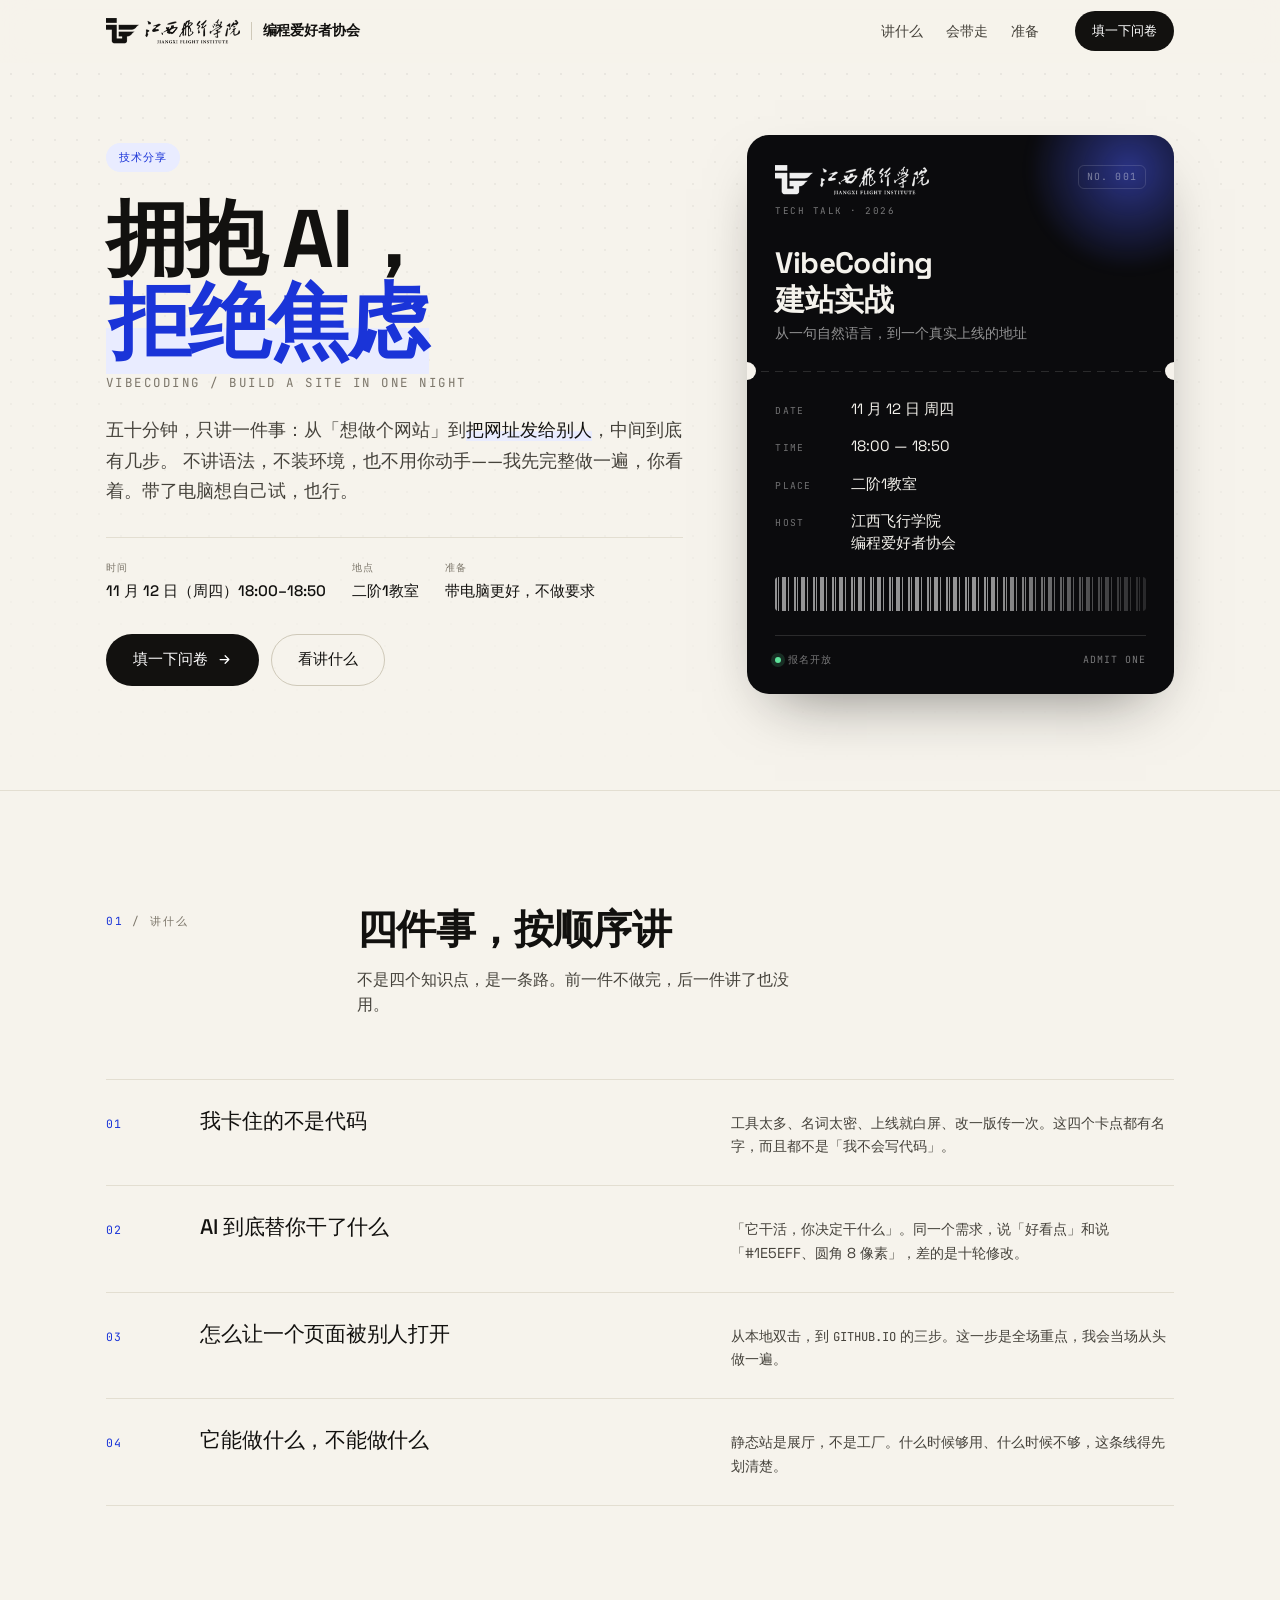
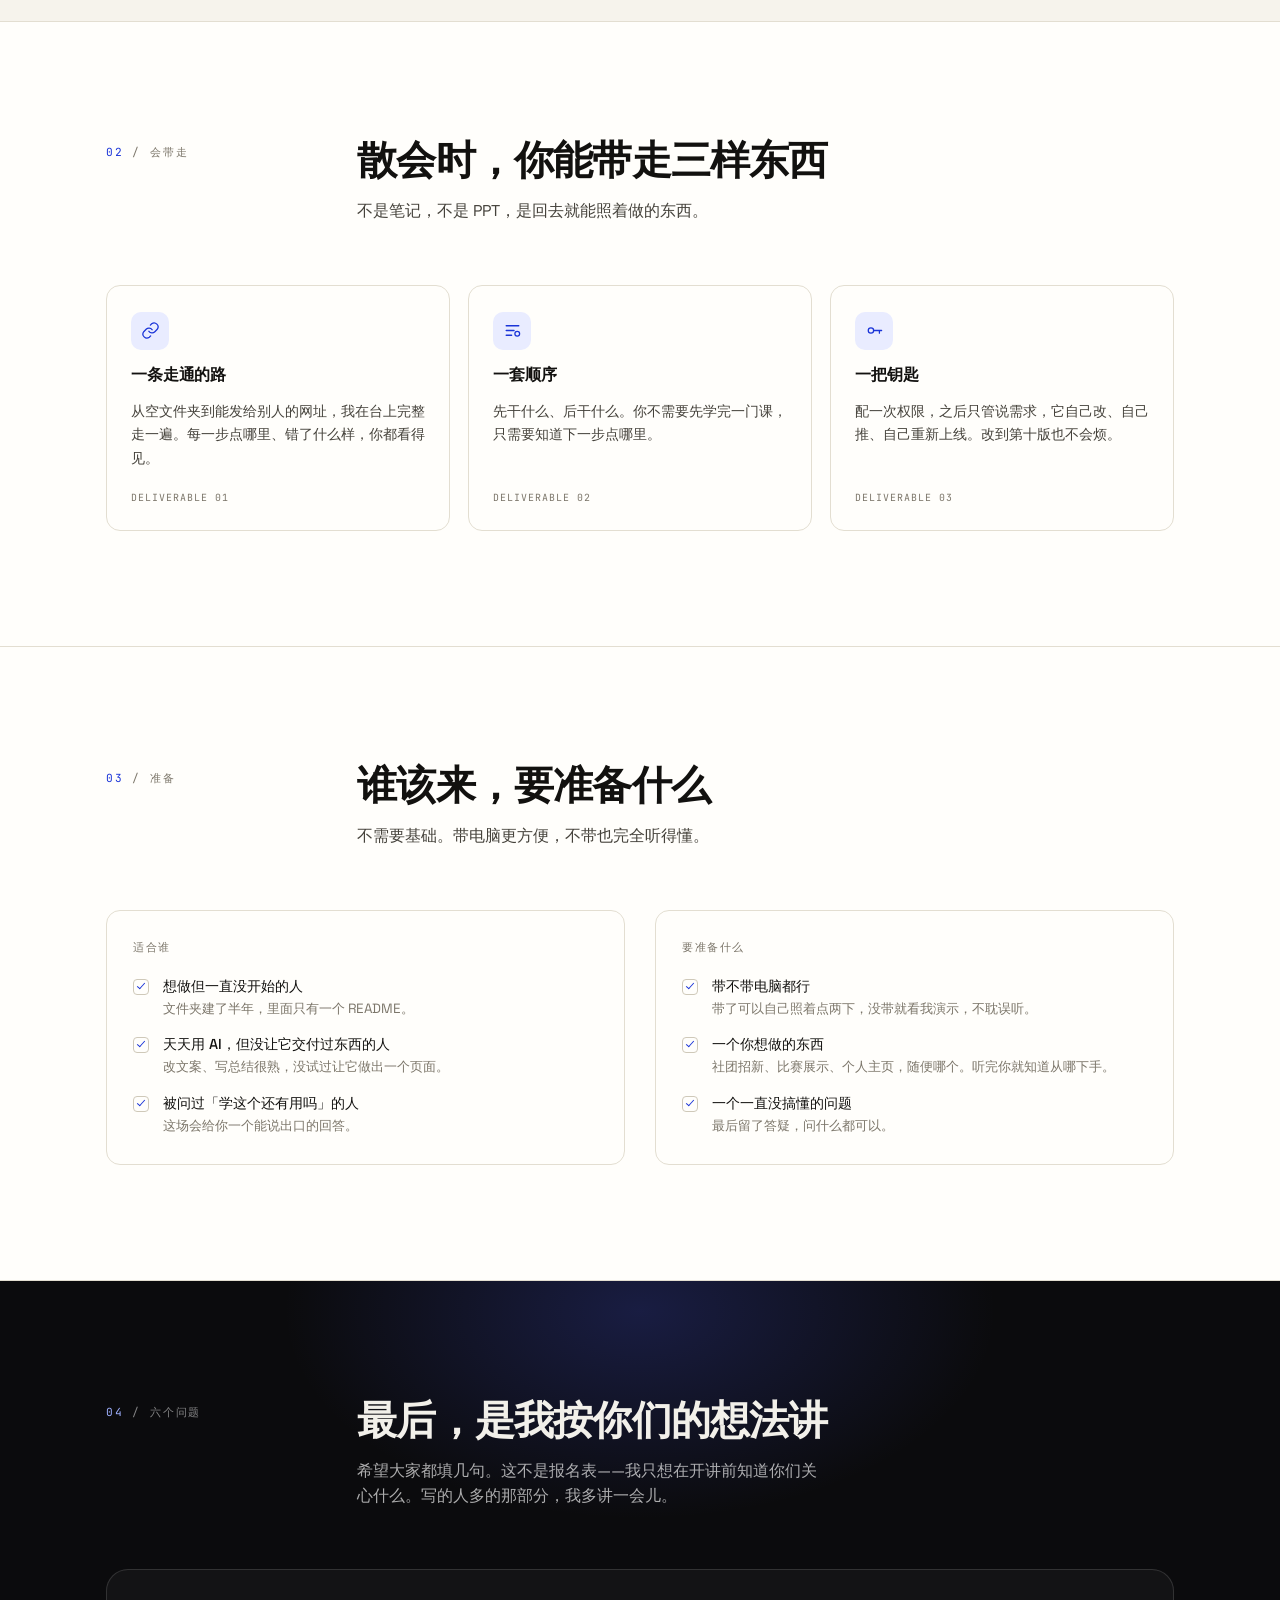
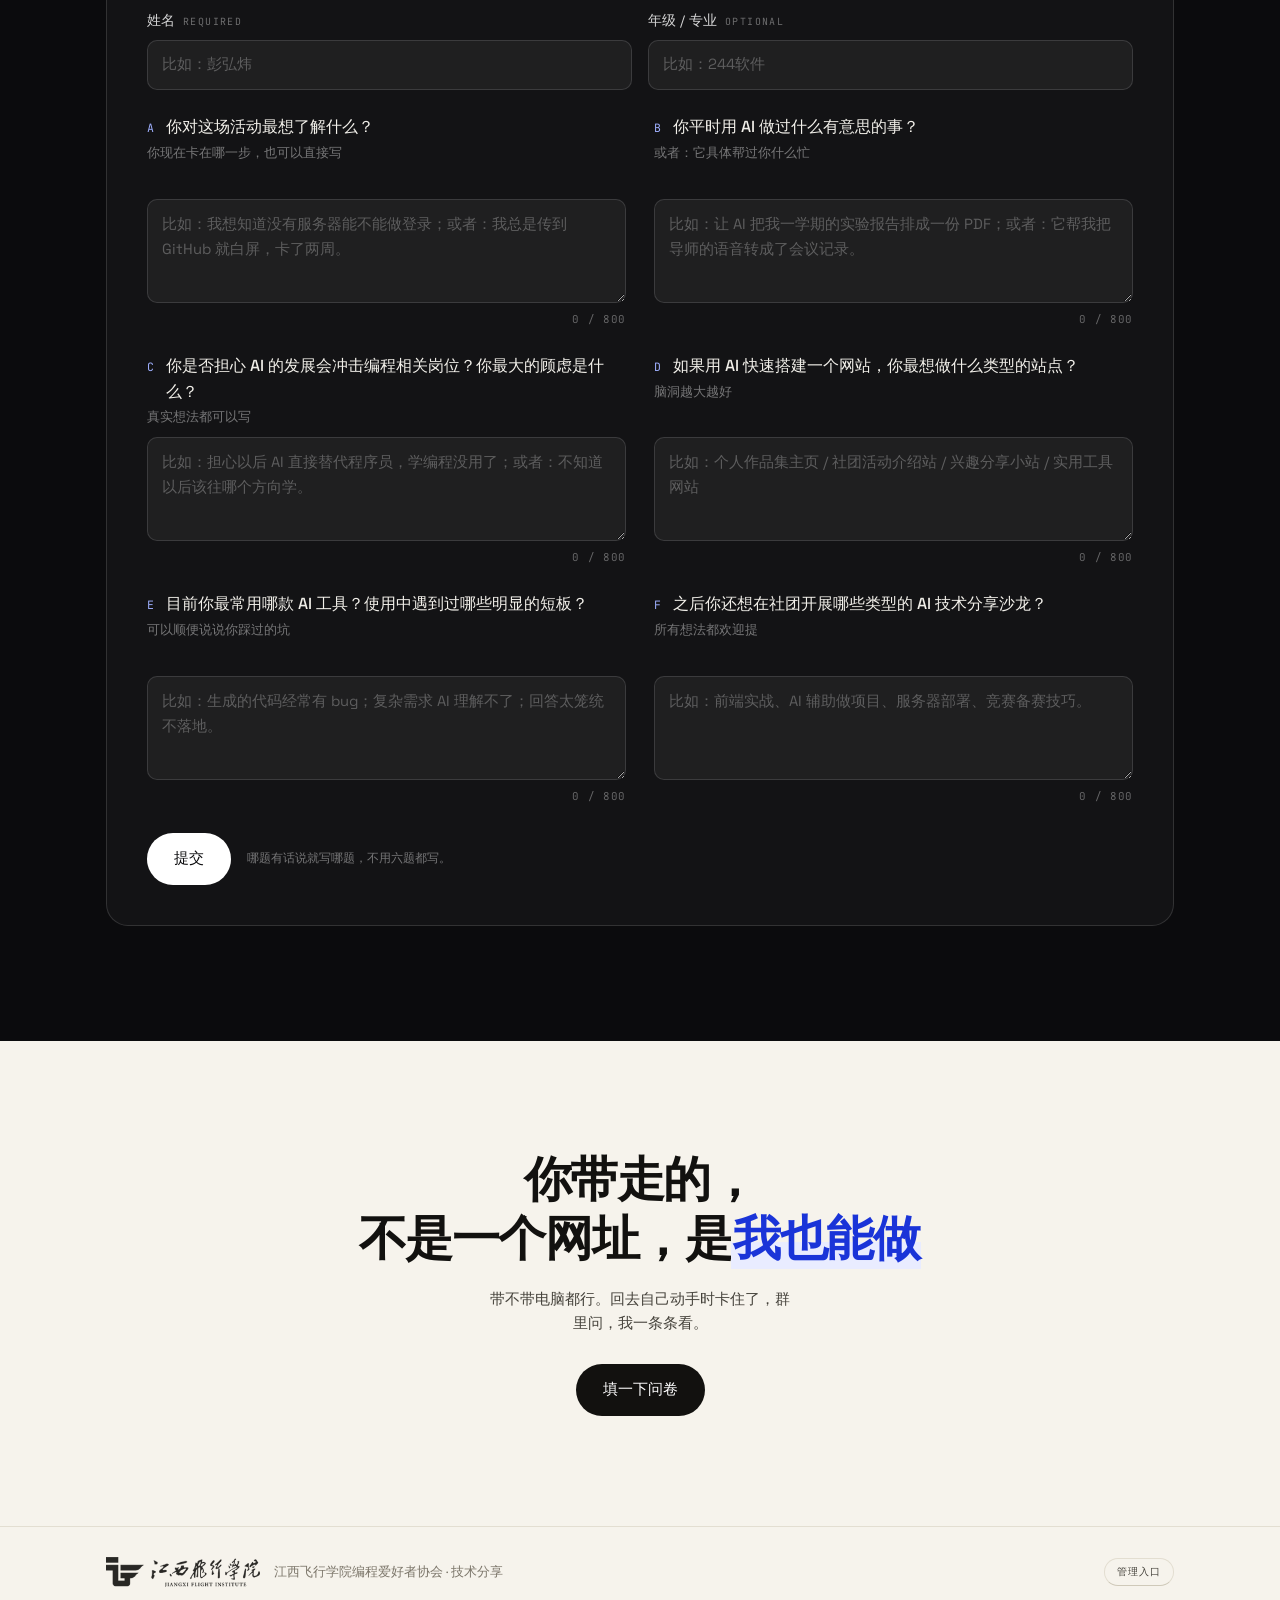
==== commit 663aa4d6: "copy: 问卷说明改为「希望大家都填」，不再强调必填与题量" ====
--- a/index.html
+++ b/index.html
@@ -245,7 +245,7 @@
         <div class="head__label"><b>04</b> / 六个问题</div>
         <div>
           <h2>最后，是我按你们的想法讲</h2>
-          <p>不是报名表。六题不用全写，哪题有话说就写哪题；开讲前我全部看一遍，写的人多的那部分多讲一会儿。</p>
+          <p>希望大家都填几句。这不是报名表——我只想在开讲前知道你们关心什么。写的人多的那部分，我多讲一会儿。</p>
         </div>
       </div>
 
@@ -324,7 +324,7 @@
 
         <div class="form__foot">
           <button class="btn btn--light" type="submit" id="submitBtn">提交</button>
-          <p class="form__note">姓名必填；六题至少写一题，写几题都行。</p>
+          <p class="form__note">哪题有话说就写哪题，不用六题都写。</p>
         </div>
       </form>
     </div>
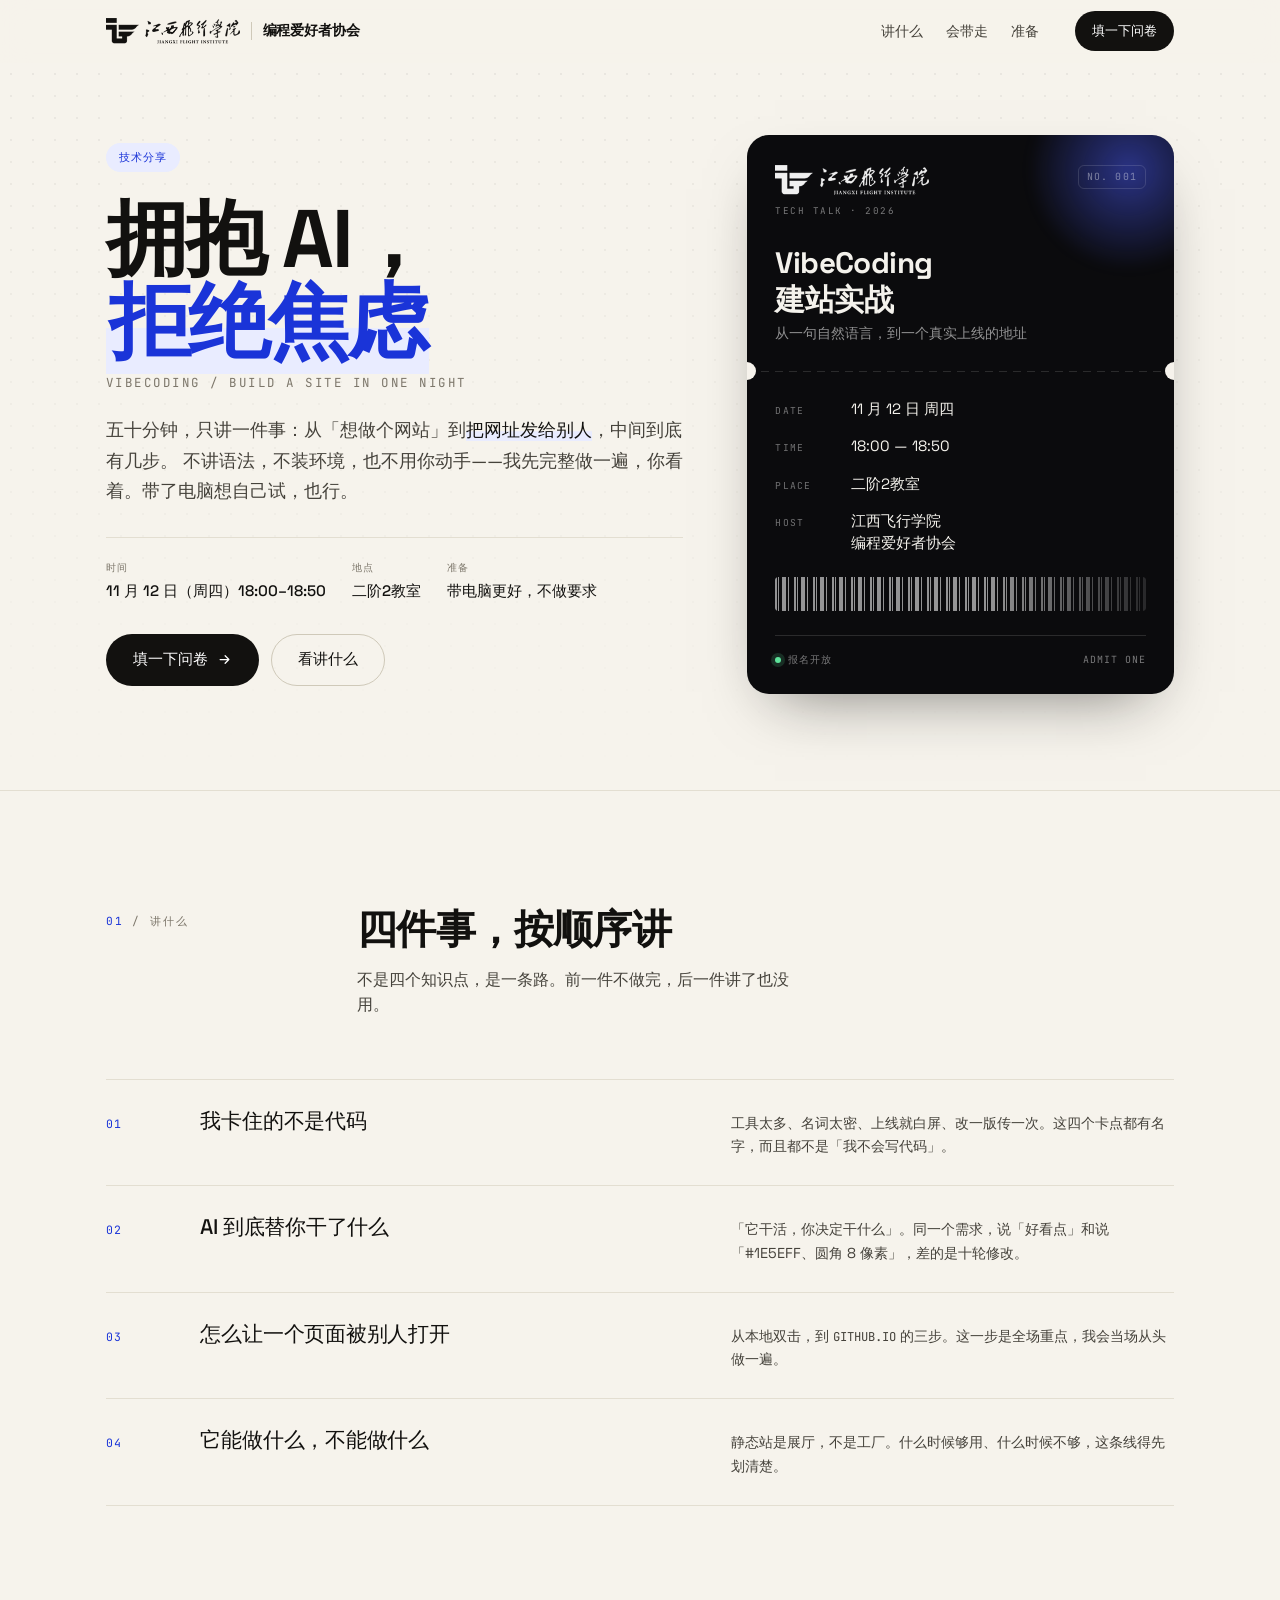
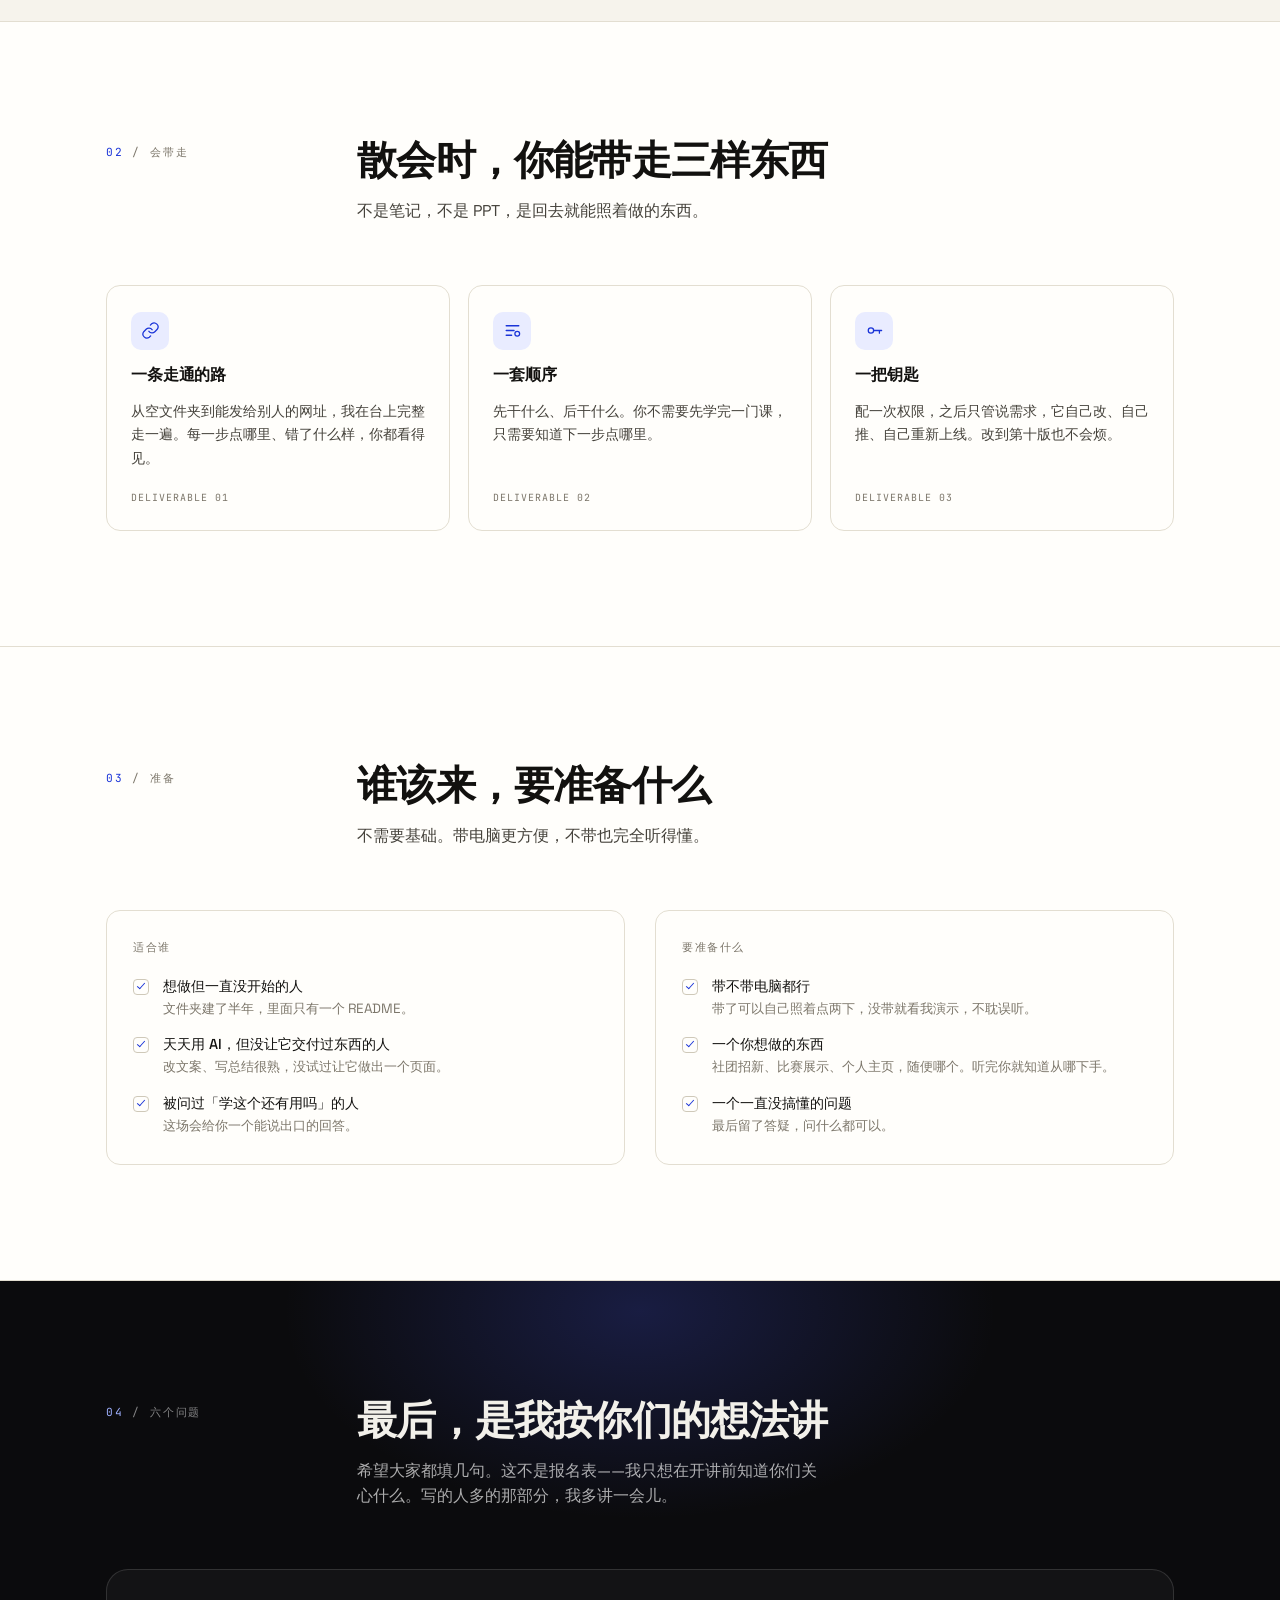
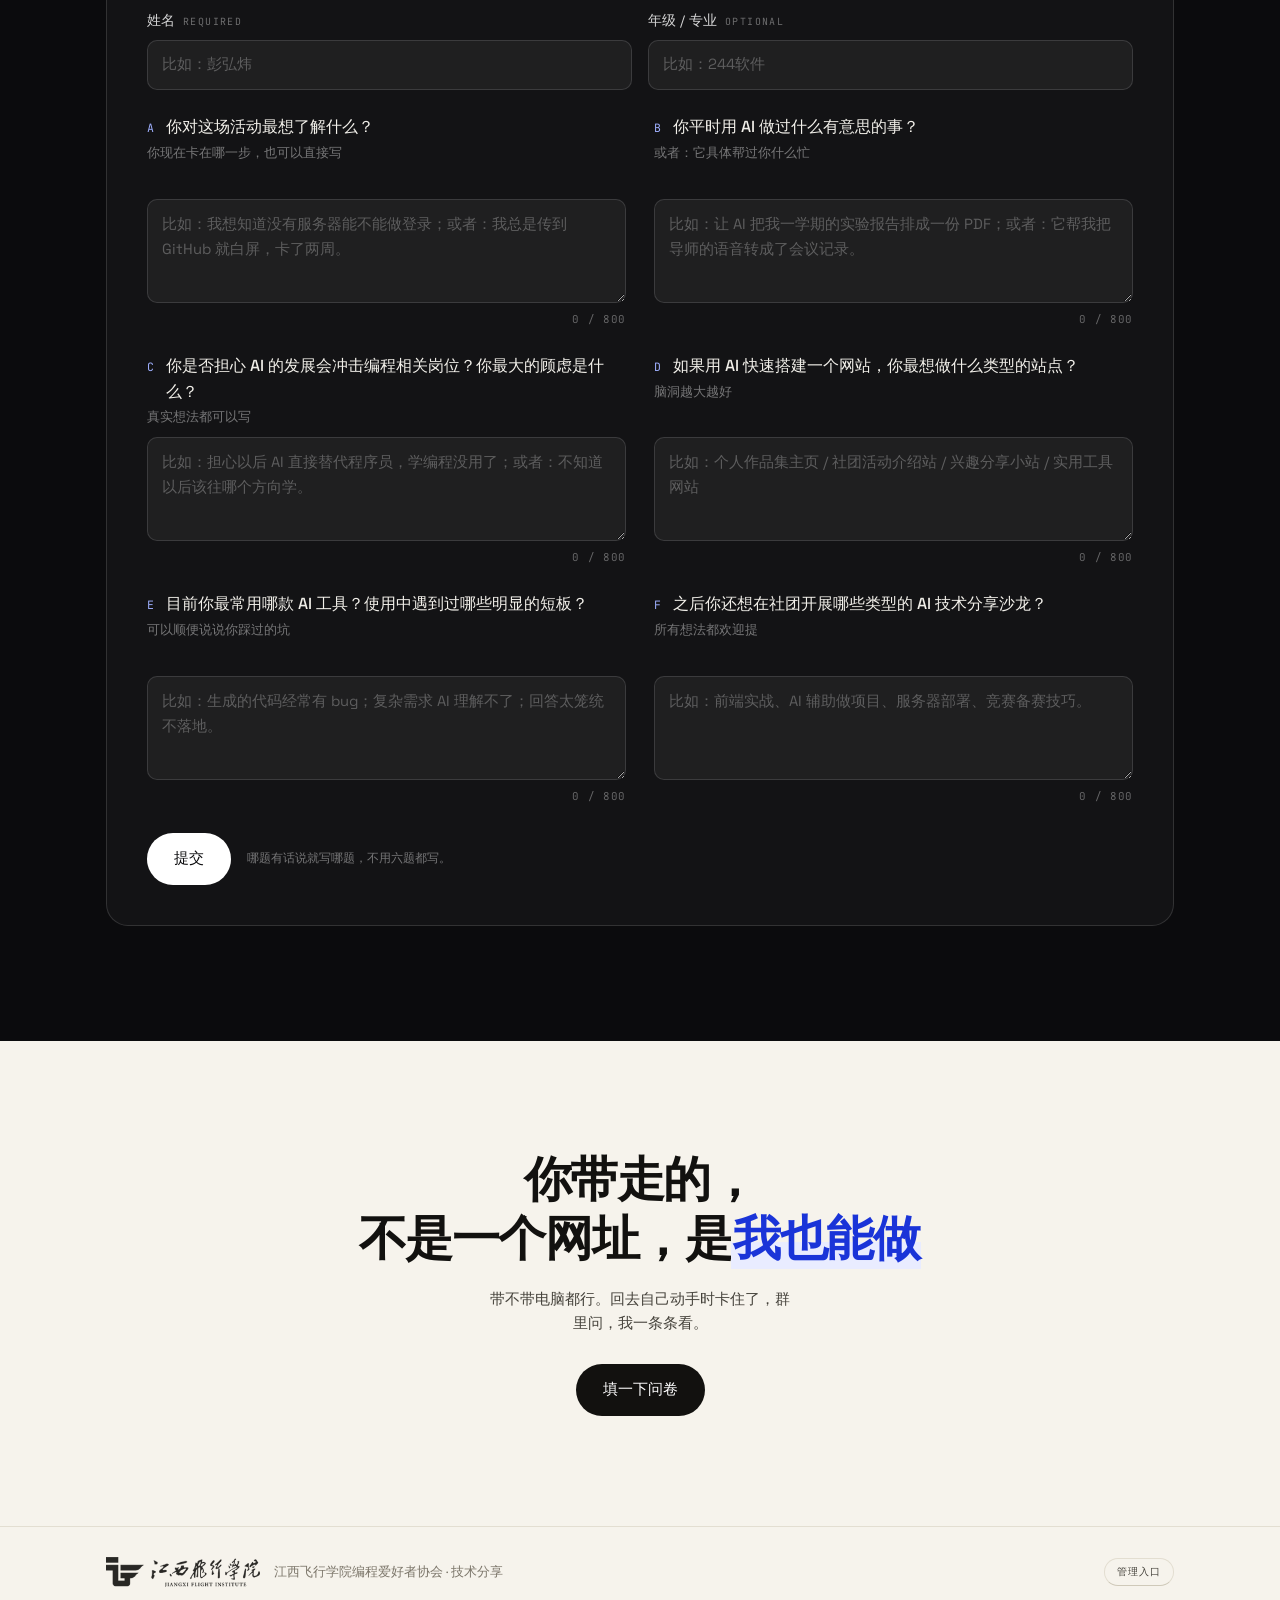
==== commit c5ff986b: "copy: 教室改为二阶2教室" ====
--- a/index.html
+++ b/index.html
@@ -66,7 +66,7 @@
           <div>
             <dt>地点</dt>
             <!-- ✏️ 改成真实地点 -->
-            <dd>二阶1教室</dd>
+            <dd>二阶2教室</dd>
           </div>
           <div>
             <dt>准备</dt>
@@ -109,7 +109,7 @@
           </div>
           <div class="ticket__row">
             <dt>Place</dt>
-            <dd>二阶1教室</dd>
+            <dd>二阶2教室</dd>
           </div>
           <div class="ticket__row">
             <dt>Host</dt>
